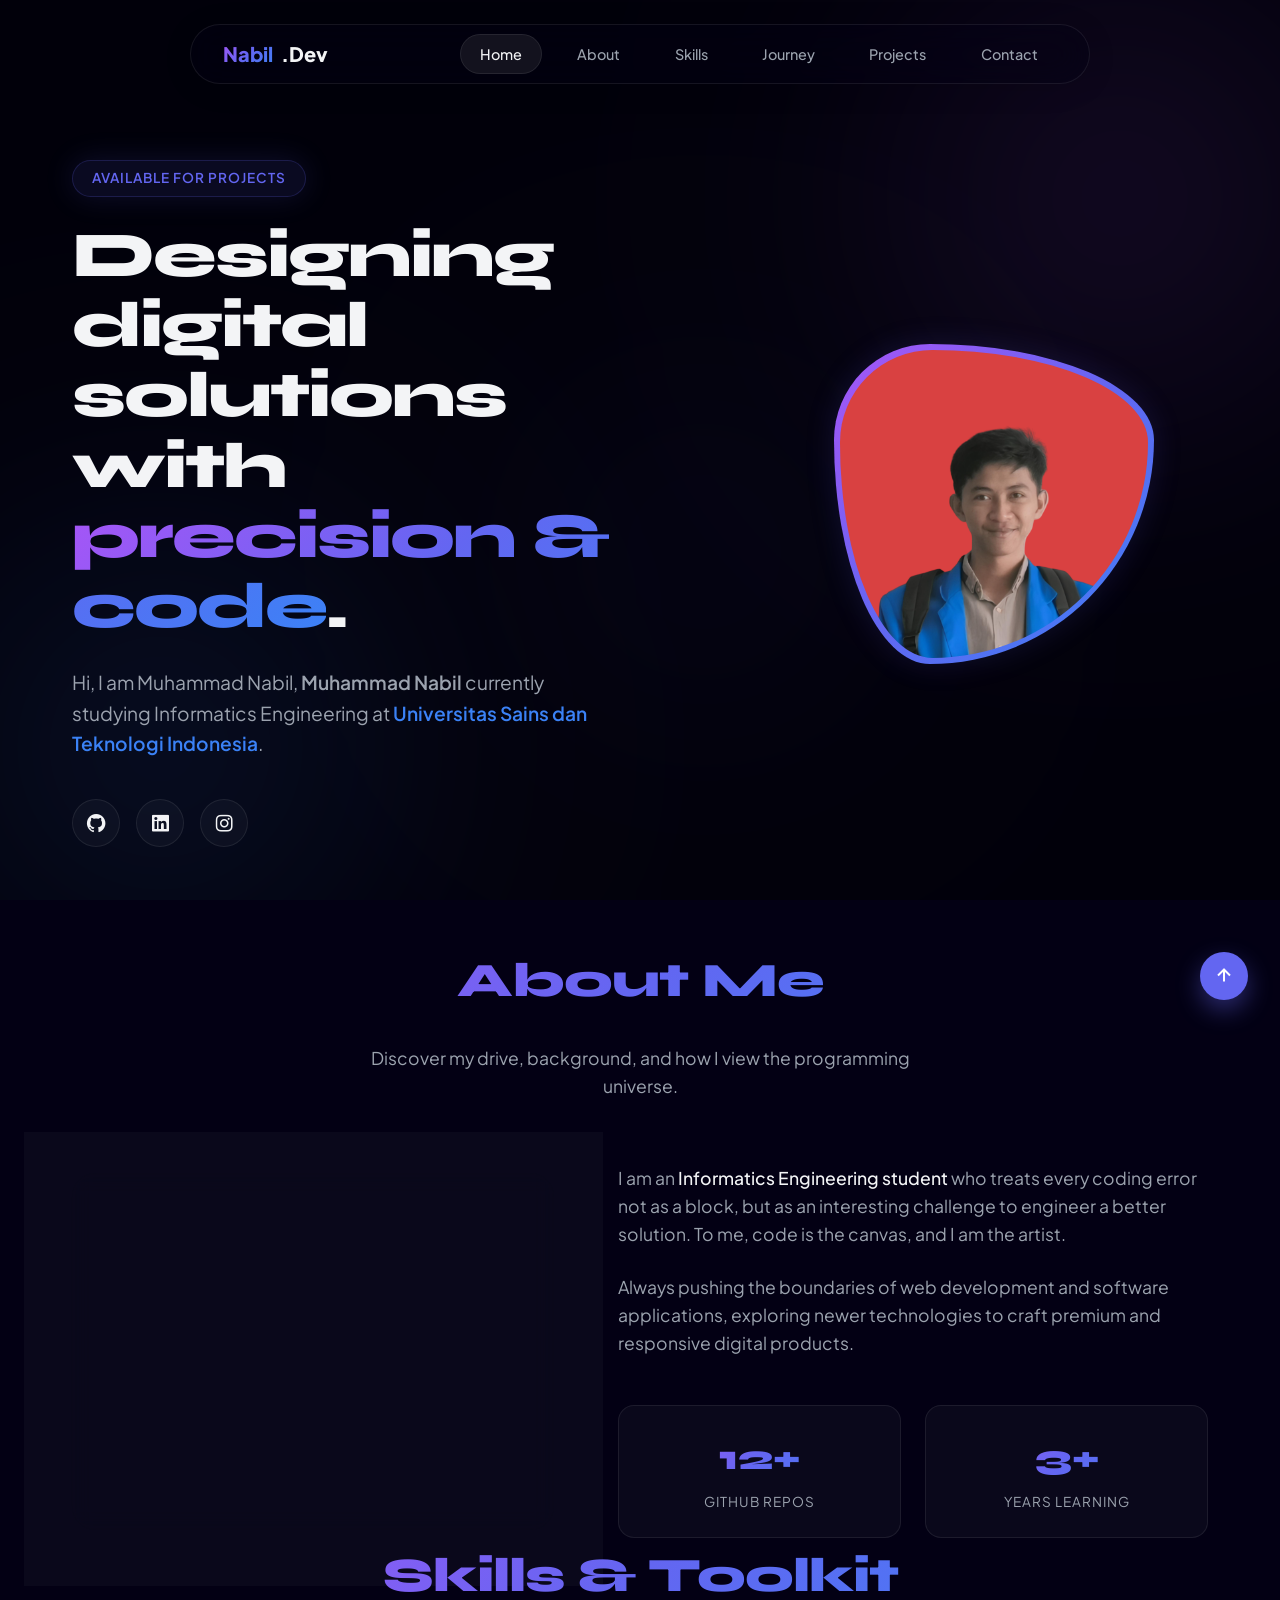
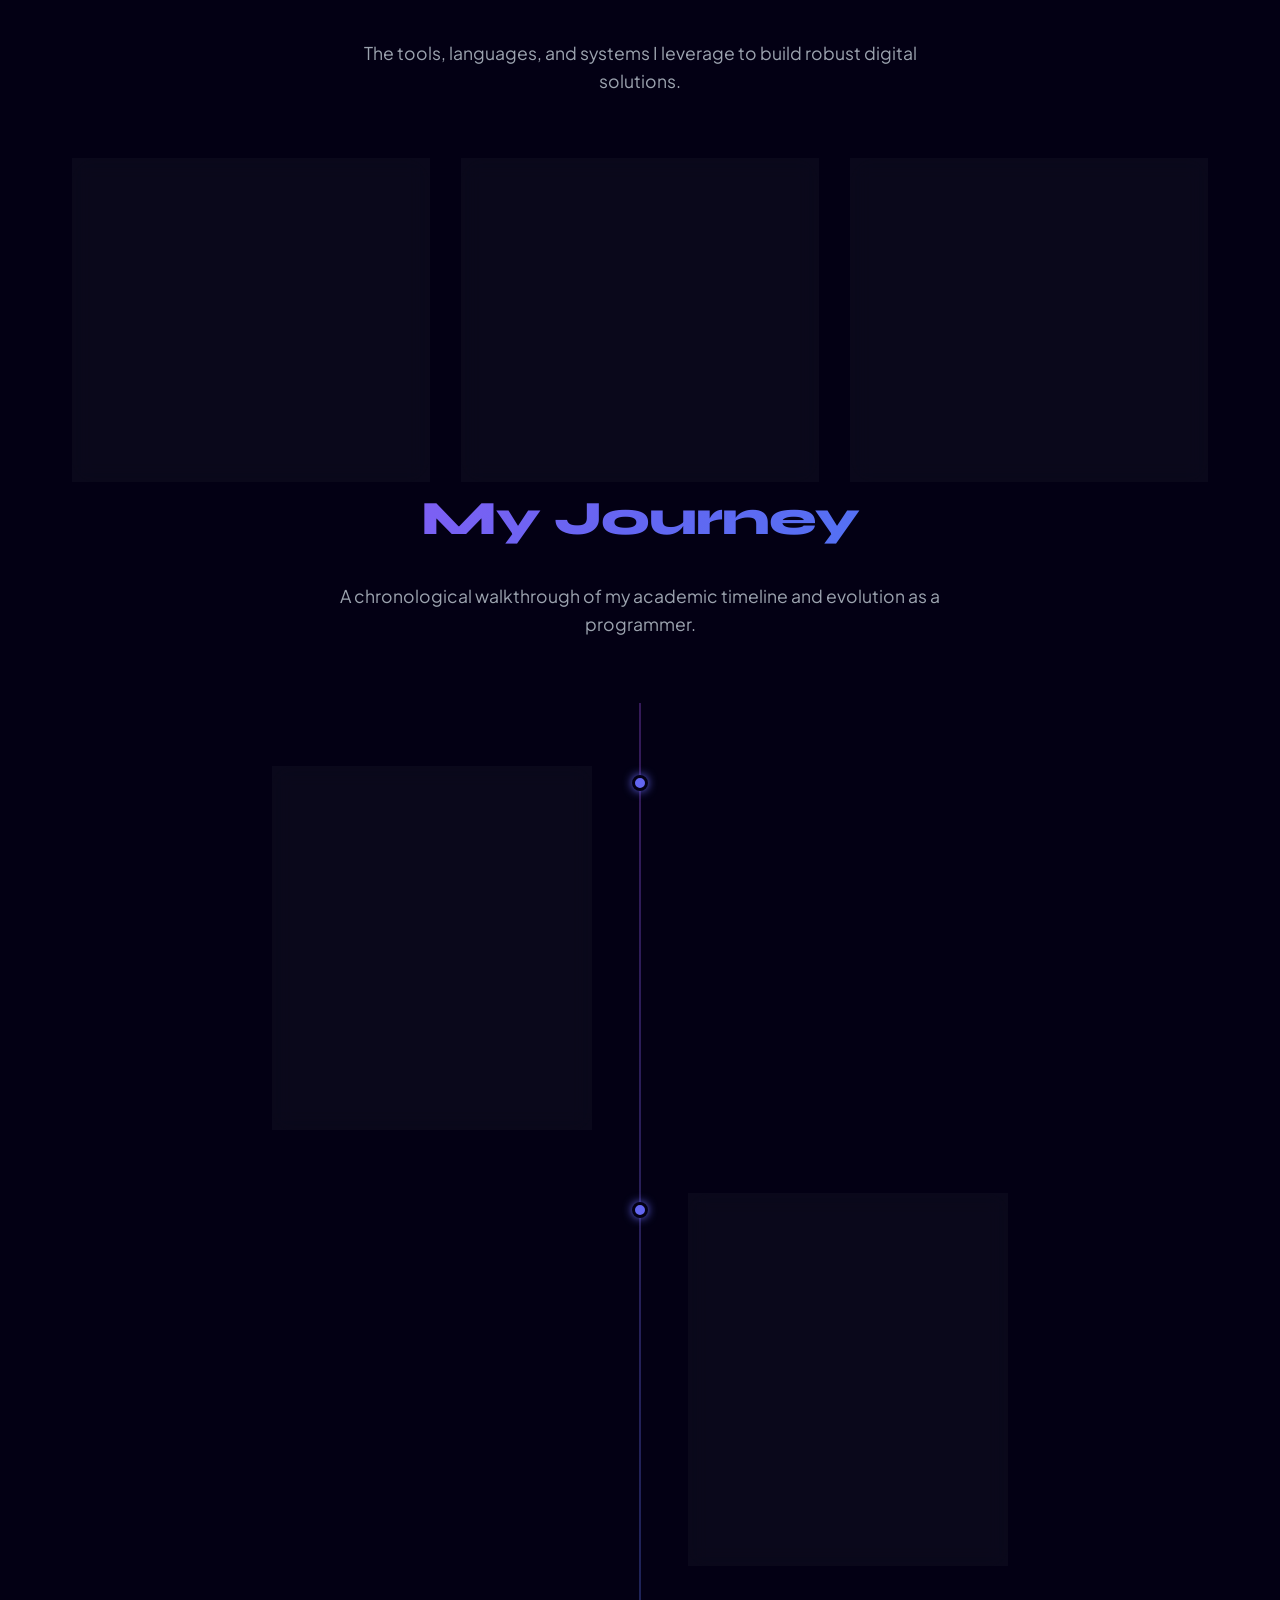
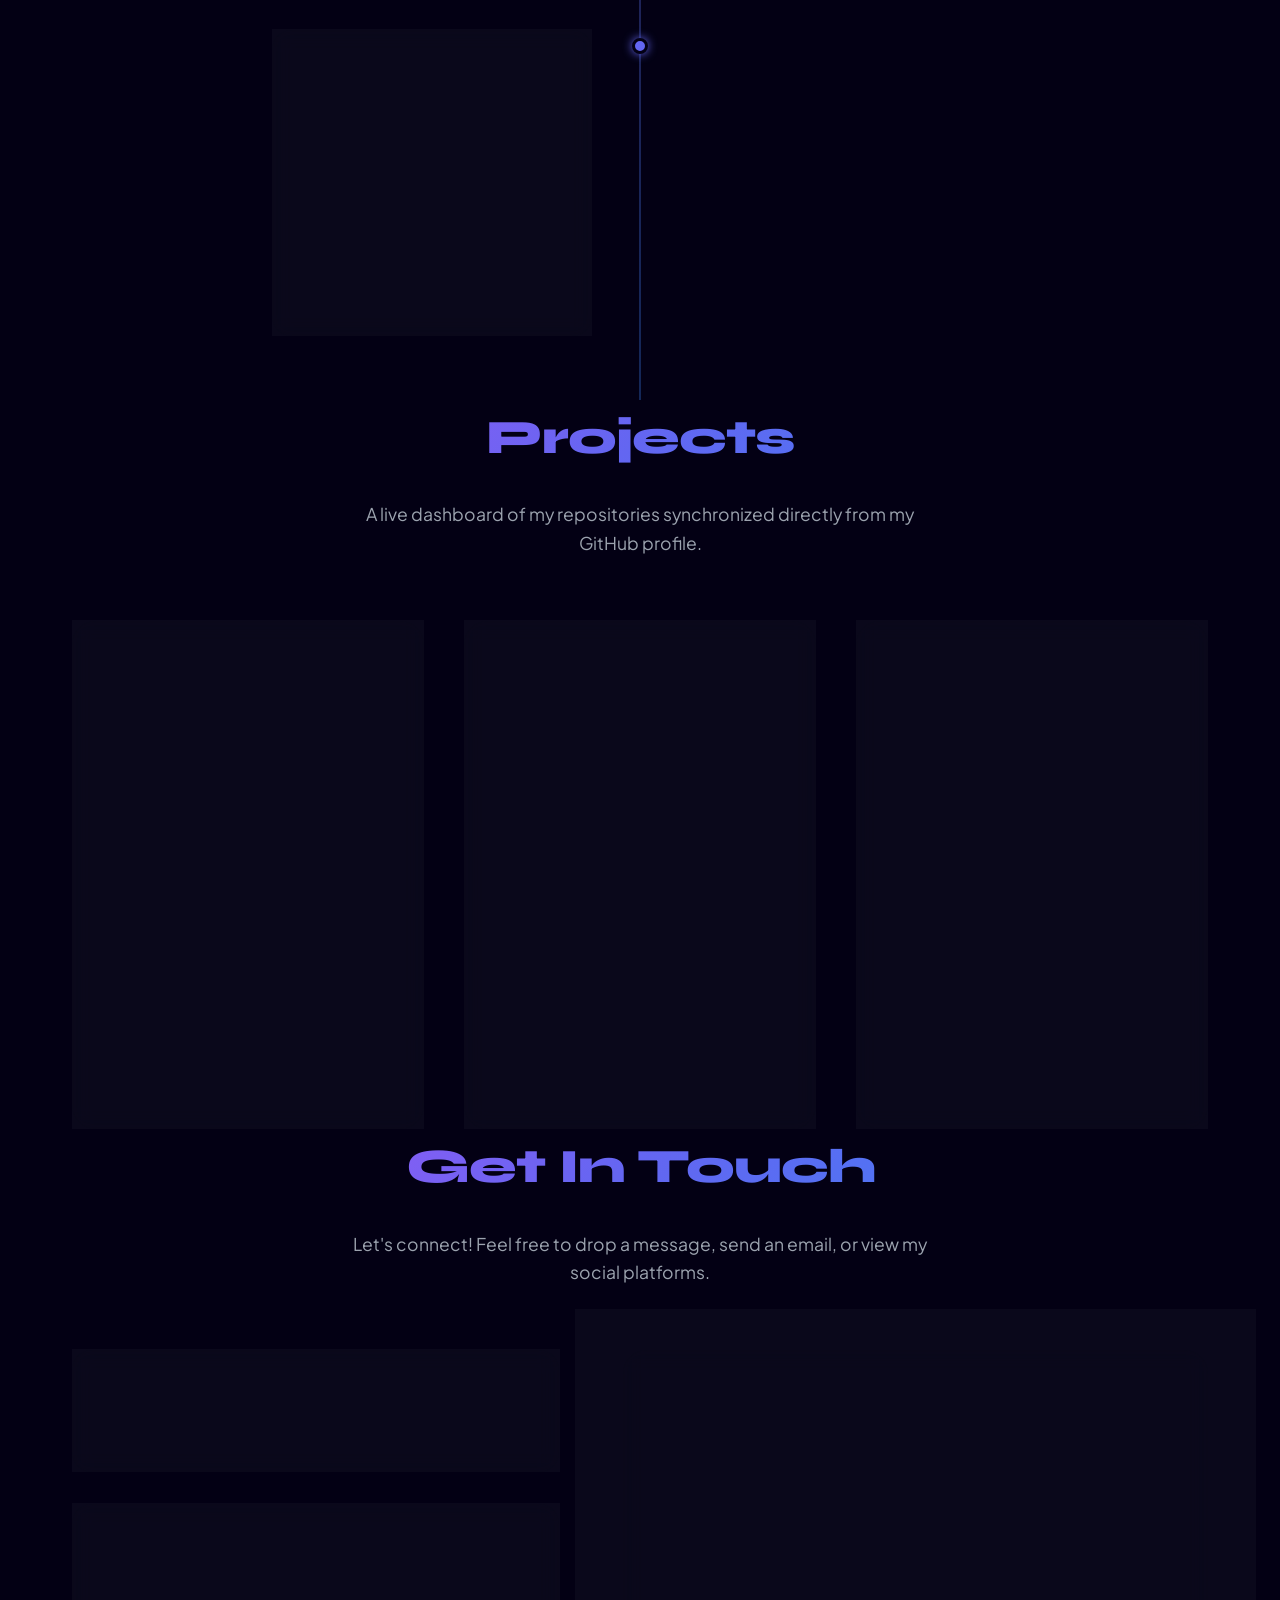
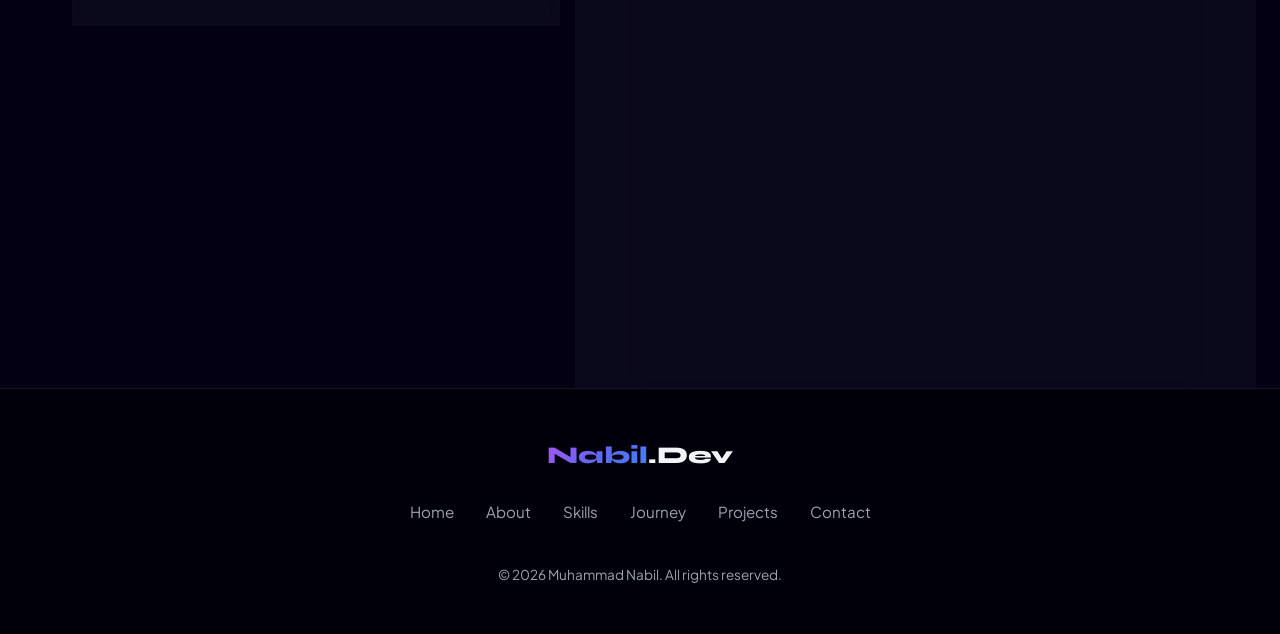
==== index.html @ 4da33c52 "update" ====
<!DOCTYPE html>
<html lang="en">

<head>
    <meta charset="UTF-8">
    <meta http-equiv="X-UA-Compatible" content="IE=edge">
    <meta name="viewport" content="width=device-width, initial-scale=1.0">
    <title>Muhammad Nabil | Portofolio</title>
    <link rel="shortcut icon" href="./pages/img/photome2.png" />
    <link rel="stylesheet" href="index.css">
    <link href="https://unpkg.com/boxicons@2.1.4/css/boxicons.min.css" rel="stylesheet">
</head>

<body>
    <!-- Background Auroras -->
    <div class="aurora-container">
        <div class="aurora aurora-1"></div>
        <div class="aurora aurora-2"></div>
        <div class="aurora aurora-3"></div>
    </div>

    <!-- Scroll Top Button -->
    <div class="scroll-top" id="scroll-top-btn">
        <i class="bx bx-up-arrow-alt"></i>
    </div>

    <!-- Floating Navigation Header -->
    <header id="header">
        <div class="nav container">
            <a href="#" class="logo"><span>Nabil</span>.Dev</a>
            <ul class="navbar">
                <li><a href="#home" class="nav-link active">Home</a></li>
                <li><a href="#about" class="nav-link">About</a></li>
                <li><a href="#skills" class="nav-link">Skills</a></li>
                <li><a href="#timeline" class="nav-link">Journey</a></li>
                <li><a href="#portofolio" class="nav-link">Projects</a></li>
                <li><a href="#contact" class="nav-link">Contact</a></li>
            </ul>
            <div class="menu-icon" id="menu-toggle">
                <span></span>
                <span></span>
                <span></span>
            </div>
        </div>
    </header>

    <!-- Hero Section -->
    <section class="hero container" id="home">
        <div class="hero-wrapper">
            <div class="hero-text fade-up-element">
                <span class="hero-tag">Available for Projects</span>
                <h1>Designing digital solutions with <span>precision & code</span>.</h1>
                <p>Hi, I am Muhammad Nabil, <span class="efek-ngetik" style="font-weight:600;"></span> currently studying Informatics Engineering at <span class="color-uni">Universitas Sains dan Teknologi Indonesia</span>.</p>
                <div class="social-links">
                    <a href="https://github.com/Nabil17-alt" target="_blank" rel="noopener" class="social-btn" aria-label="GitHub"><i class="bx bxl-github"></i></a>
                    <a href="https://www.linkedin.com/in/muhammad-nabil-377629272/" target="_blank" rel="noopener" class="social-btn" aria-label="LinkedIn"><i class="bx bxl-linkedin-square"></i></a>
                    <a href="https://www.instagram.com/muhammadnabil_17/" target="_blank" rel="noopener" class="social-btn" aria-label="Instagram"><i class="bx bxl-instagram"></i></a>
                </div>
            </div>
            <div class="hero-img-container fade-up-element" style="transition-delay: 0.2s;">
                <div class="hero-img-wrapper">
                    <div class="hero-img-inner">
                        <img src="./pages/img/photome.png" alt="Muhammad Nabil Profile Picture">
                    </div>
                </div>
            </div>
        </div>
    </section>

    <!-- About Section -->
    <section class="about container fade-up-element" id="about">
        <h2 class="section-title">About Me</h2>
        <p class="section-subtitle">Discover my drive, background, and how I view the programming universe.</p>
        <div class="about-wrapper">
            <div class="about-visual">
                <h3>Creative Mind</h3>
                <p>Translating logical structures into functional software aesthetics.</p>
                <a href="./pages/cv_nabil.pdf" class="cv-btn" download>
                    Download CV <i class="bx bxs-download"></i>
                </a>
            </div>
            <div class="about-details">
                <p>I am an <span>Informatics Engineering student</span> who treats every coding error not as a block, but as an interesting challenge to engineer a better solution. To me, code is the canvas, and I am the artist.</p>
                <p>Always pushing the boundaries of web development and software applications, exploring newer technologies to craft premium and responsive digital products.</p>
                <div class="stats-grid">
                    <div class="stat-item">
                        <div class="stat-number">12+</div>
                        <div class="stat-label">GitHub Repos</div>
                    </div>
                    <div class="stat-item">
                        <div class="stat-number">3+</div>
                        <div class="stat-label">Years Learning</div>
                    </div>
                </div>
            </div>
        </div>
    </section>

    <!-- Skills Section -->
    <section class="skills container fade-up-element" id="skills">
        <h2 class="section-title">Skills & Toolkit</h2>
        <p class="section-subtitle">The tools, languages, and systems I leverage to build robust digital solutions.</p>
        <div class="skills-grid">
            <div class="skills-category">
                <h3><i class="bx bx-code-alt"></i> Frontend Development</h3>
                <div class="skills-list">
                    <span class="skill-tag"><i class="bx bxl-html5" style="color:#e34c26"></i> HTML5</span>
                    <span class="skill-tag"><i class="bx bxl-css3" style="color:#264de4"></i> CSS3</span>
                    <span class="skill-tag"><i class="bx bxl-javascript" style="color:#f7df1e"></i> JavaScript</span>
                    <span class="skill-tag"><i class="bx bxl-react" style="color:#61dafb"></i> React.js</span>
                    <span class="skill-tag"><i class="bx bxl-tailwind-css" style="color:#38bdf8"></i> TailwindCSS</span>
                </div>
            </div>
            <div class="skills-category">
                <h3><i class="bx bx-server"></i> Backend & Database</h3>
                <div class="skills-list">
                    <span class="skill-tag"><i class="bx bxl-python" style="color:#3776ab"></i> Python</span>
                    <span class="skill-tag"><i class="bx bxl-nodejs" style="color:#339933"></i> Node.js</span>
                    <span class="skill-tag"><i class="bx bx-data" style="color:#00758f"></i> MySQL</span>
                </div>
            </div>
            <div class="skills-category">
                <h3><i class="bx bx-wrench"></i> Workflow & Tools</h3>
                <div class="skills-list">
                    <span class="skill-tag"><i class="bx bxl-git" style="color:#f05032"></i> Git</span>
                    <span class="skill-tag"><i class="bx bxl-github" style="color:#fff"></i> GitHub</span>
                    <span class="skill-tag"><i class="bx bx-code-block" style="color:#007acc"></i> VS Code</span>
                </div>
            </div>
        </div>
    </section>

    <!-- Journey Section -->
    <section class="timeline-section container fade-up-element" id="timeline">
        <h2 class="section-title">My Journey</h2>
        <p class="section-subtitle">A chronological walkthrough of my academic timeline and evolution as a programmer.</p>
        <div class="timeline">
            <div class="timeline-item">
                <div class="timeline-dot"></div>
                <div class="timeline-content">
                    <span class="timeline-date">2024 - Present</span>
                    <h3>Informatics Engineering</h3>
                    <h4>Universitas Sains dan Teknologi Indonesia</h4>
                    <p>Enrolled to dive deep into theoretical computer science, database management systems, data structures, and advanced web engineering practices.</p>
                </div>
            </div>
            <div class="timeline-item">
                <div class="timeline-dot"></div>
                <div class="timeline-content">
                    <span class="timeline-date">2024</span>
                    <h3>Open Source & Project Building</h3>
                    <h4>GitHub Repositories</h4>
                    <p>Began publishing projects and building active repositories. Refined knowledge of version control, code modularity, API integrations, and developer workflows.</p>
                </div>
            </div>
            <div class="timeline-item">
                <div class="timeline-dot"></div>
                <div class="timeline-content">
                    <span class="timeline-date">2023</span>
                    <h3>Exploring Code</h3>
                    <h4>Self-Taught Learning</h4>
                    <p>Initiated the journey in software engineering. Practiced logic building with Python, structural styling with HTML/CSS, and interactivity using JavaScript.</p>
                </div>
            </div>
        </div>
    </section>

    <!-- Projects Section -->
    <section class="portofolio container fade-up-element" id="portofolio">
        <h2 class="section-title">Projects</h2>
        <p class="section-subtitle">A live dashboard of my repositories synchronized directly from my GitHub profile.</p>
        <div class="portofolio-wrapper">
            <div class="portofolio-content" id="github-projects">
                <!-- Fallback Loading Indicator -->
                <div style="grid-column: 1/-1; text-align: center; padding: 3rem; color: var(--text-muted);">
                    <i class="bx bx-loader-alt bx-spin" style="font-size: 2.5rem; color: var(--primary); margin-bottom: 1rem;"></i>
                    <p>Synchronizing repositories from GitHub...</p>
                </div>
            </div>
        </div>
    </section>

    <!-- Contact Section -->
    <section class="contact container fade-up-element" id="contact">
        <h2 class="section-title">Get In Touch</h2>
        <p class="section-subtitle">Let's connect! Feel free to drop a message, send an email, or view my social platforms.</p>
        <div class="contact-wrapper">
            <div class="contact-info">
                <div class="contact-card">
                    <div class="contact-icon"><i class="bx bx-envelope"></i></div>
                    <div class="contact-details">
                        <h4>Email Me</h4>
                        <p><a href="mailto:realmuhammadnabil@gmail.com">realmuhammadnabil@gmail.com</a></p>
                    </div>
                </div>
                <div class="contact-card">
                    <div class="contact-icon"><i class="bx bx-map"></i></div>
                    <div class="contact-details">
                        <h4>Location</h4>
                        <p>Indonesia</p>
                    </div>
                </div>
            </div>
            <div class="contact-form-container">
                <form class="contact-form" id="contact-form">
                    <div class="form-group">
                        <input type="text" name="name" placeholder="Your Name" required>
                    </div>
                    <div class="form-group">
                        <input type="email" name="email" placeholder="Email Address" required>
                    </div>
                    <div class="form-group">
                        <textarea name="message" placeholder="Message Details..." required></textarea>
                    </div>
                    <button type="submit" class="send-btn">
                        Send Message <i class="bx bx-paper-plane"></i>
                    </button>
                </form>

                <!-- Local Contact Log Console -->
                <div class="contact-log-section">
                    <div class="contact-log-header" id="contact-log-toggle">
                        <h3><i class="bx bx-terminal"></i> Database & Logs</h3>
                        <i class="bx bx-chevron-down"></i>
                    </div>
                    <div class="contact-log-content" id="contact-log-box">
                        <div id="contact-log-list">
                            <!-- Populated dynamically -->
                        </div>
                    </div>
                </div>
            </div>
        </div>
    </section>

    <!-- Footer Section -->
    <footer>
        <div class="container footer-content">
            <div class="footer-logo"><span>Nabil</span>.Dev</div>
            <div class="footer-links">
                <a href="#home">Home</a>
                <a href="#about">About</a>
                <a href="#skills">Skills</a>
                <a href="#timeline">Journey</a>
                <a href="#portofolio">Projects</a>
                <a href="#contact">Contact</a>
            </div>
            <p class="copyright">&copy; <span id="current-year"></span> Muhammad Nabil. All rights reserved.</p>
        </div>
    </footer>

    <!-- App Logic Script -->
    <script src="index.js"></script>
</body>

</html>
---- index.css ----
@import url('https://fonts.googleapis.com/css2?family=Plus+Jakarta+Sans:wght@300;400;500;600;700&family=Syne:wght@700;800&display=swap');

:root {
    --bg-dark: #030014;
    --bg-darker: #01000a;
    --primary-grad: linear-gradient(135deg, #a855f7 0%, #6366f1 50%, #3b82f6 100%);
    --primary: #6366f1;
    --accent-purple: #a855f7;
    --accent-blue: #3b82f6;
    --text-main: #f3f4f6;
    --text-muted: #9ca3af;
    --glass-bg: rgba(255, 255, 255, 0.03);
    --glass-border: rgba(255, 255, 255, 0.08);
    --glass-hover: rgba(255, 255, 255, 0.07);
    --card-shadow: 0 8px 32px 0 rgba(0, 0, 0, 0.37);
    --glow-shadow: 0 0 30px rgba(99, 102, 241, 0.15);
}

* {
    margin: 0;
    padding: 0;
    box-sizing: border-box;
    scroll-behavior: smooth;
}

body {
    background-color: var(--bg-dark);
    color: var(--text-main);
    font-family: 'Plus Jakarta Sans', sans-serif;
    overflow-x: hidden;
    line-height: 1.6;
}

/* Background Aurora Lights */
.aurora-container {
    position: fixed;
    top: 0;
    left: 0;
    width: 100%;
    height: 100%;
    z-index: -2;
    overflow: hidden;
    pointer-events: none;
    background-color: var(--bg-darker);
}

.aurora {
    position: absolute;
    width: 45vw;
    height: 45vw;
    border-radius: 50%;
    filter: blur(120px);
    opacity: 0.15;
    mix-blend-mode: screen;
    animation: float 20s infinite alternate ease-in-out;
}

.aurora-1 {
    top: -10%;
    right: -10%;
    background: radial-gradient(circle, var(--accent-purple) 0%, transparent 80%);
}

.aurora-2 {
    bottom: -15%;
    left: -10%;
    background: radial-gradient(circle, var(--accent-blue) 0%, transparent 80%);
    animation-delay: -5s;
}

.aurora-3 {
    top: 40%;
    left: 40%;
    width: 30vw;
    height: 30vw;
    background: radial-gradient(circle, var(--primary) 0%, transparent 80%);
    opacity: 0.08;
    animation-duration: 25s;
}

@keyframes float {
    0% {
        transform: translate(0, 0) scale(1) rotate(0deg);
    }
    100% {
        transform: translate(10%, 15%) scale(1.2) rotate(45deg);
    }
}

/* Custom Scrollbar */
::-webkit-scrollbar {
    width: 8px;
}

::-webkit-scrollbar-track {
    background: var(--bg-darker);
}

::-webkit-scrollbar-thumb {
    background: rgba(255, 255, 255, 0.1);
    border-radius: 10px;
    border: 2px solid var(--bg-darker);
}

::-webkit-scrollbar-thumb:hover {
    background: var(--primary);
}

/* Base Styles */
.container {
    max-width: 1200px;
    margin: 0 auto;
    padding: 0 2rem;
    width: 100%;
}

a {
    color: inherit;
    text-decoration: none;
}

li {
    list-style: none;
}

section {
    padding: 8rem 0 4rem;
    position: relative;
}

/* Typography & Titles */
h1, h2, h3 {
    font-family: 'Syne', sans-serif;
    font-weight: 800;
}

.section-title {
    font-size: 3rem;
    text-align: center;
    margin-bottom: 1.5rem;
    background: var(--primary-grad);
    -webkit-background-clip: text;
    -webkit-text-fill-color: transparent;
    position: relative;
    letter-spacing: -1px;
}

.section-subtitle {
    text-align: center;
    color: var(--text-muted);
    font-size: 1.1rem;
    margin-bottom: 4rem;
    max-width: 600px;
    margin-left: auto;
    margin-right: auto;
}

/* Glassmorphic Navigation */
header {
    position: fixed;
    top: 1.5rem;
    left: 0;
    width: 100%;
    z-index: 1000;
    transition: all 0.3s ease;
}

.nav {
    display: flex;
    justify-content: space-between;
    align-items: center;
    background: rgba(3, 0, 20, 0.4);
    backdrop-filter: blur(20px);
    -webkit-backdrop-filter: blur(20px);
    border: 1px solid var(--glass-border);
    padding: 0.8rem 2rem;
    border-radius: 100px;
    max-width: 900px;
    margin: 0 auto;
    transition: all 0.3s ease;
    box-shadow: 0 4px 30px rgba(0, 0, 0, 0.1);
}

.nav.sticky {
    background: rgba(3, 0, 20, 0.7);
    border-color: rgba(255, 255, 255, 0.15);
    box-shadow: 0 10px 40px rgba(0, 0, 0, 0.5);
    transform: translateY(-5px);
}

.logo {
    font-size: 1.25rem;
    font-weight: 800;
    color: var(--text-main);
    display: flex;
    align-items: center;
    gap: 0.5rem;
    transition: all 0.3s;
}

.logo span {
    background: var(--primary-grad);
    -webkit-background-clip: text;
    -webkit-text-fill-color: transparent;
}

.logo:hover {
    letter-spacing: 0.5px;
}

.navbar {
    display: flex;
    align-items: center;
    gap: 1rem;
}

.nav-link {
    font-size: 0.9rem;
    font-weight: 500;
    padding: 0.6rem 1.2rem;
    border-radius: 100px;
    transition: all 0.3s ease;
    color: var(--text-muted);
}

.nav-link:hover, .nav-link.active {
    color: var(--text-main);
    background: var(--glass-hover);
    border: 1px solid var(--glass-border);
}

.menu-icon {
    display: none;
    flex-direction: column;
    gap: 6px;
    cursor: pointer;
}

.menu-icon span {
    width: 25px;
    height: 2px;
    background: var(--text-main);
    border-radius: 2px;
    transition: all 0.3s ease;
}

/* Hero Section */
.hero {
    min-height: 100vh;
    display: flex;
    align-items: center;
    justify-content: center;
    position: relative;
    padding-top: 10rem;
    padding-bottom: 6rem;
}

.hero-wrapper {
    display: grid;
    grid-template-columns: 1.2fr 0.8fr;
    gap: 4rem;
    align-items: center;
}

.hero-text {
    display: flex;
    flex-direction: column;
    gap: 1.5rem;
}

.hero-tag {
    align-self: flex-start;
    background: rgba(99, 102, 241, 0.1);
    color: var(--primary);
    border: 1px solid rgba(99, 102, 241, 0.2);
    padding: 0.4rem 1.2rem;
    border-radius: 100px;
    font-size: 0.85rem;
    font-weight: 600;
    letter-spacing: 1px;
    text-transform: uppercase;
    box-shadow: var(--glow-shadow);
}

.hero-text h1 {
    font-size: 4rem;
    line-height: 1.1;
    letter-spacing: -2px;
}

.hero-text h1 span {
    background: var(--primary-grad);
    -webkit-background-clip: text;
    -webkit-text-fill-color: transparent;
}

.hero-text p {
    font-size: 1.2rem;
    color: var(--text-muted);
    max-width: 550px;
}

.hero-text .color-uni {
    color: var(--accent-blue);
    font-weight: 600;
}

.social-links {
    display: flex;
    gap: 1rem;
    margin-top: 1rem;
}

.social-btn {
    width: 48px;
    height: 48px;
    border-radius: 50%;
    background: var(--glass-bg);
    border: 1px solid var(--glass-border);
    display: flex;
    align-items: center;
    justify-content: center;
    font-size: 1.4rem;
    transition: all 0.3s cubic-bezier(0.175, 0.885, 0.32, 1.275);
}

.social-btn:hover {
    transform: translateY(-5px);
    background: var(--primary);
    color: white;
    border-color: var(--primary);
    box-shadow: 0 10px 20px rgba(99, 102, 241, 0.3);
}

.hero-img-container {
    display: flex;
    justify-content: center;
    align-items: center;
    position: relative;
}

.hero-img-wrapper {
    position: relative;
    width: 320px;
    height: 320px;
    border-radius: 30% 70% 70% 30% / 30% 30% 70% 70%;
    background: var(--primary-grad);
    animation: morphing 8s infinite ease-in-out alternate;
    box-shadow: var(--glow-shadow);
    display: flex;
    align-items: center;
    justify-content: center;
    padding: 6px;
    transition: all 0.5s;
}

.hero-img-wrapper:hover {
    transform: scale(1.03) rotate(2deg);
}

.hero-img-inner {
    width: 100%;
    height: 100%;
    border-radius: inherit;
    background: var(--bg-dark);
    overflow: hidden;
    display: flex;
    align-items: center;
    justify-content: center;
}

.hero-img-inner img {
    width: 100%;
    height: 100%;
    object-fit: cover;
}

@keyframes morphing {
    0% {
        border-radius: 30% 70% 70% 30% / 30% 30% 70% 70%;
    }
    50% {
        border-radius: 70% 30% 50% 50% / 50% 70% 30% 50%;
    }
    100% {
        border-radius: 30% 70% 70% 30% / 30% 30% 70% 70%;
    }
}

/* About Section */
.about-wrapper {
    display: grid;
    grid-template-columns: 0.9fr 1.1fr;
    gap: 4rem;
    align-items: center;
}

.about-visual {
    background: var(--glass-bg);
    border: 1px solid var(--glass-border);
    border-radius: 24px;
    padding: 3rem;
    text-align: center;
    position: relative;
    box-shadow: var(--card-shadow);
    backdrop-filter: blur(10px);
}

.about-visual::after {
    content: '';
    position: absolute;
    top: -5px;
    left: -5px;
    right: -5px;
    bottom: -5px;
    border-radius: 29px;
    background: var(--primary-grad);
    z-index: -1;
    opacity: 0.2;
}

.about-visual h3 {
    font-size: 2.2rem;
    margin-bottom: 0.5rem;
}

.about-visual p {
    color: var(--text-muted);
    font-size: 0.95rem;
    margin-bottom: 2rem;
}

.cv-btn {
    display: inline-flex;
    align-items: center;
    gap: 0.8rem;
    background: var(--primary-grad);
    color: white;
    padding: 1rem 2rem;
    border-radius: 100px;
    font-weight: 600;
    transition: all 0.3s ease;
    box-shadow: 0 10px 20px rgba(99, 102, 241, 0.2);
}

.cv-btn:hover {
    transform: translateY(-3px);
    box-shadow: 0 15px 25px rgba(99, 102, 241, 0.4);
    letter-spacing: 0.5px;
}

.about-details {
    display: flex;
    flex-direction: column;
    gap: 1.5rem;
}

.about-details p {
    font-size: 1.1rem;
    color: var(--text-muted);
}

.about-details p span {
    color: var(--text-main);
    font-weight: 500;
}

.stats-grid {
    display: grid;
    grid-template-columns: repeat(2, 1fr);
    gap: 1.5rem;
    margin-top: 1.5rem;
}

.stat-item {
    background: var(--glass-bg);
    border: 1px solid var(--glass-border);
    padding: 1.5rem;
    border-radius: 16px;
    text-align: center;
    transition: all 0.3s;
}

.stat-item:hover {
    transform: translateY(-5px);
    background: var(--glass-hover);
    border-color: rgba(255, 255, 255, 0.15);
}

.stat-number {
    font-size: 2.2rem;
    font-weight: 800;
    background: var(--primary-grad);
    -webkit-background-clip: text;
    -webkit-text-fill-color: transparent;
    font-family: 'Syne', sans-serif;
    margin-bottom: 0.3rem;
}

.stat-label {
    font-size: 0.85rem;
    text-transform: uppercase;
    letter-spacing: 1px;
    color: var(--text-muted);
}

/* Skills Section */
.skills-grid {
    display: grid;
    grid-template-columns: repeat(auto-fit, minmax(280px, 1fr));
    gap: 2rem;
}

.skills-category {
    background: var(--glass-bg);
    border: 1px solid var(--glass-border);
    border-radius: 24px;
    padding: 2.5rem 2rem;
    transition: all 0.3s ease;
    backdrop-filter: blur(10px);
}

.skills-category:hover {
    transform: translateY(-8px);
    border-color: rgba(99, 102, 241, 0.3);
    box-shadow: var(--glow-shadow);
}

.skills-category h3 {
    font-size: 1.4rem;
    margin-bottom: 1.5rem;
    display: flex;
    align-items: center;
    gap: 0.8rem;
    color: var(--text-main);
}

.skills-category h3 i {
    color: var(--primary);
    font-size: 1.6rem;
}

.skills-list {
    display: flex;
    flex-wrap: wrap;
    gap: 0.8rem;
}

.skill-tag {
    background: rgba(255, 255, 255, 0.04);
    border: 1px solid var(--glass-border);
    color: var(--text-muted);
    padding: 0.5rem 1rem;
    border-radius: 100px;
    font-size: 0.85rem;
    font-weight: 500;
    display: flex;
    align-items: center;
    gap: 0.5rem;
    transition: all 0.3s;
}

.skill-tag i {
    font-size: 1rem;
}

.skill-tag:hover {
    background: var(--glass-hover);
    color: var(--text-main);
    border-color: var(--primary);
    transform: scale(1.05);
}

/* Timeline & Education Section */
.timeline-section {
    position: relative;
}

.timeline {
    position: relative;
    max-width: 800px;
    margin: 0 auto;
    padding: 2rem 0;
}

.timeline::before {
    content: '';
    position: absolute;
    width: 2px;
    background: linear-gradient(to bottom, var(--accent-purple), var(--accent-blue));
    top: 0;
    bottom: 0;
    left: 50%;
    transform: translateX(-50%);
    opacity: 0.3;
}

.timeline-item {
    position: relative;
    width: 50%;
    padding: 2rem;
    box-sizing: border-box;
}

.timeline-item:nth-child(odd) {
    left: 0;
    text-align: right;
    padding-right: 3rem;
}

.timeline-item:nth-child(even) {
    left: 50%;
    padding-left: 3rem;
}

.timeline-dot {
    position: absolute;
    width: 16px;
    height: 16px;
    border-radius: 50%;
    background: var(--primary);
    top: 2.5rem;
    z-index: 10;
    box-shadow: 0 0 10px var(--primary);
    border: 3px solid var(--bg-dark);
}

.timeline-item:nth-child(odd) .timeline-dot {
    right: -8px;
}

.timeline-item:nth-child(even) .timeline-dot {
    left: -8px;
}

.timeline-content {
    background: var(--glass-bg);
    border: 1px solid var(--glass-border);
    border-radius: 20px;
    padding: 2rem;
    position: relative;
    transition: all 0.3s;
    backdrop-filter: blur(10px);
}

.timeline-content:hover {
    transform: translateY(-5px);
    border-color: rgba(99, 102, 241, 0.4);
    box-shadow: var(--glow-shadow);
}

.timeline-date {
    display: inline-block;
    background: rgba(99, 102, 241, 0.1);
    color: var(--primary);
    padding: 0.3rem 0.8rem;
    border-radius: 100px;
    font-size: 0.8rem;
    font-weight: 600;
    margin-bottom: 0.8rem;
}

.timeline-content h3 {
    font-size: 1.3rem;
    margin-bottom: 0.5rem;
}

.timeline-content h4 {
    font-size: 0.95rem;
    color: var(--accent-blue);
    margin-bottom: 1rem;
    font-weight: 600;
}

.timeline-content p {
    color: var(--text-muted);
    font-size: 0.9rem;
}

/* Projects Section (GitHub Integration) */
.portofolio-wrapper {
    margin-top: 2rem;
}

.portofolio-content {
    display: grid;
    grid-template-columns: repeat(auto-fill, minmax(340px, 1fr));
    gap: 2.5rem;
}

.portofolio-box {
    background: var(--glass-bg);
    border: 1px solid var(--glass-border);
    border-radius: 24px;
    overflow: hidden;
    position: relative;
    transition: all 0.4s cubic-bezier(0.175, 0.885, 0.32, 1.275);
    display: flex;
    flex-direction: column;
    height: 100%;
    min-height: 380px;
    backdrop-filter: blur(10px);
}

.portofolio-box:hover {
    transform: translateY(-10px);
    border-color: rgba(99, 102, 241, 0.4);
    box-shadow: 0 20px 40px rgba(0, 0, 0, 0.5), var(--glow-shadow);
}

.portofolio-img-wrapper {
    position: relative;
    height: 180px;
    width: 100%;
    overflow: hidden;
    background: rgba(0,0,0,0.2);
}

.portofolio-img {
    width: 100%;
    height: 100%;
    object-fit: cover;
    transition: transform 0.6s cubic-bezier(0.175, 0.885, 0.32, 1.275);
}

.portofolio-box:hover .portofolio-img {
    transform: scale(1.1) rotate(1deg);
}

.portofolio-overlay {
    position: absolute;
    top: 0;
    left: 0;
    width: 100%;
    height: 100%;
    background: linear-gradient(to bottom, transparent, rgba(3, 0, 20, 0.85));
    display: flex;
    align-items: flex-end;
    padding: 1.5rem;
    opacity: 0;
    transition: all 0.3s;
}

.portofolio-box:hover .portofolio-overlay {
    opacity: 1;
}

.portofolio-info {
    padding: 2rem;
    display: flex;
    flex-direction: column;
    flex-grow: 1;
}

.portofolio-info h2 {
    font-size: 1.4rem;
    margin-bottom: 0.8rem;
    color: var(--text-main);
    text-transform: capitalize;
    font-family: 'Syne', sans-serif;
    letter-spacing: -0.5px;
}

.portofolio-info p {
    color: var(--text-muted);
    font-size: 0.9rem;
    line-height: 1.5;
    margin-bottom: 1.5rem;
    flex-grow: 1;
    display: -webkit-box;
    -webkit-line-clamp: 3;
    -webkit-box-orient: vertical;
    overflow: hidden;
}

.portofolio-meta {
    display: flex;
    align-items: center;
    justify-content: space-between;
    margin-top: auto;
    border-top: 1px solid var(--glass-border);
    padding-top: 1rem;
}

.portofolio-lang {
    display: flex;
    align-items: center;
    gap: 0.4rem;
    font-size: 0.8rem;
    color: var(--text-muted);
    font-weight: 500;
}

.lang-dot {
    width: 10px;
    height: 10px;
    border-radius: 50%;
    background-color: var(--primary);
}

.portofolio-link {
    display: inline-flex;
    align-items: center;
    justify-content: center;
    width: 36px;
    height: 36px;
    border-radius: 50%;
    background: rgba(99, 102, 241, 0.15);
    color: var(--primary);
    transition: all 0.3s;
}

.portofolio-link:hover {
    background: var(--primary);
    color: white;
    transform: scale(1.1);
}

/* Contact Section */
.contact-wrapper {
    display: grid;
    grid-template-columns: 1fr 1.2fr;
    gap: 4rem;
}

.contact-info {
    display: flex;
    flex-direction: column;
    gap: 2rem;
}

.contact-card {
    background: var(--glass-bg);
    border: 1px solid var(--glass-border);
    border-radius: 20px;
    padding: 2rem;
    display: flex;
    align-items: center;
    gap: 1.5rem;
    transition: all 0.3s;
    backdrop-filter: blur(10px);
}

.contact-card:hover {
    transform: translateX(8px);
    border-color: rgba(99, 102, 241, 0.3);
    box-shadow: var(--glow-shadow);
}

.contact-icon {
    width: 56px;
    height: 56px;
    border-radius: 16px;
    background: rgba(99, 102, 241, 0.15);
    color: var(--primary);
    display: flex;
    align-items: center;
    justify-content: center;
    font-size: 1.6rem;
}

.contact-details h4 {
    font-size: 0.9rem;
    color: var(--text-muted);
    text-transform: uppercase;
    letter-spacing: 1px;
    margin-bottom: 0.3rem;
}

.contact-details p {
    font-size: 1.1rem;
    font-weight: 600;
}

.contact-form-container {
    background: var(--glass-bg);
    border: 1px solid var(--glass-border);
    border-radius: 24px;
    padding: 3rem;
    backdrop-filter: blur(10px);
    box-shadow: var(--card-shadow);
}

.contact-form {
    display: flex;
    flex-direction: column;
    gap: 1.5rem;
}

.form-group {
    position: relative;
}

.contact-form input,
.contact-form textarea {
    width: 100%;
    padding: 1.2rem 1.5rem;
    border-radius: 14px;
    background: rgba(0, 0, 0, 0.2);
    border: 1px solid var(--glass-border);
    color: var(--text-main);
    font-family: inherit;
    font-size: 0.95rem;
    transition: all 0.3s;
}

.contact-form textarea {
    resize: none;
    height: 150px;
}

.contact-form input:focus,
.contact-form textarea:focus {
    outline: none;
    border-color: var(--primary);
    box-shadow: 0 0 15px rgba(99, 102, 241, 0.1);
    background: rgba(0, 0, 0, 0.3);
}

.send-btn {
    align-self: flex-start;
    display: inline-flex;
    align-items: center;
    gap: 0.8rem;
    background: var(--primary-grad);
    color: white;
    border: none;
    padding: 1rem 2.5rem;
    border-radius: 100px;
    font-size: 1rem;
    font-weight: 600;
    cursor: pointer;
    transition: all 0.3s ease;
    box-shadow: 0 8px 25px rgba(99, 102, 241, 0.2);
}

.send-btn:hover {
    transform: translateY(-3px);
    box-shadow: 0 15px 30px rgba(99, 102, 241, 0.4);
    letter-spacing: 0.5px;
}

.send-btn i {
    font-size: 1.1rem;
    transition: transform 0.3s;
}

.send-btn:hover i {
    transform: translate(3px, -3px);
}

/* Local contact log */
.contact-log-section {
    margin-top: 3rem;
    border-top: 1px solid var(--glass-border);
    padding-top: 2rem;
}

.contact-log-header {
    display: flex;
    justify-content: space-between;
    align-items: center;
    cursor: pointer;
    padding: 1rem;
    border-radius: 12px;
    background: rgba(255, 255, 255, 0.02);
    border: 1px solid var(--glass-border);
    transition: all 0.3s;
}

.contact-log-header:hover {
    background: rgba(255, 255, 255, 0.04);
}

.contact-log-header h3 {
    font-size: 1.1rem;
    color: var(--accent-blue);
    display: flex;
    align-items: center;
    gap: 0.6rem;
}

.contact-log-header i {
    font-size: 1.2rem;
    transition: transform 0.3s;
}

.contact-log-header.open i {
    transform: rotate(180deg);
}

.contact-log-content {
    display: none;
    margin-top: 1rem;
    max-height: 250px;
    overflow-y: auto;
    border-radius: 12px;
    padding: 1rem;
    background: rgba(0, 0, 0, 0.15);
    border: 1px solid var(--glass-border);
}

.contact-log-content.open {
    display: block;
}

.contact-log-item {
    border-bottom: 1px solid var(--glass-border);
    padding: 0.8rem 0;
}

.contact-log-item:last-child {
    border: none;
}

.contact-log-meta {
    display: flex;
    justify-content: space-between;
    font-size: 0.8rem;
    color: var(--text-muted);
    margin-bottom: 0.2rem;
}

.contact-log-name {
    font-weight: 600;
    color: var(--text-main);
}

.contact-log-message {
    font-size: 0.9rem;
    color: var(--text-muted);
}

/* Footer Section */
footer {
    background: var(--bg-darker);
    border-top: 1px solid var(--glass-border);
    padding: 3rem 0;
    text-align: center;
    position: relative;
    z-index: 10;
}

.footer-content {
    display: flex;
    flex-direction: column;
    align-items: center;
    gap: 1.5rem;
}

.footer-logo {
    font-family: 'Syne', sans-serif;
    font-weight: 800;
    font-size: 1.5rem;
}

.footer-logo span {
    background: var(--primary-grad);
    -webkit-background-clip: text;
    -webkit-text-fill-color: transparent;
}

.footer-links {
    display: flex;
    gap: 2rem;
}

.footer-links a {
    color: var(--text-muted);
    font-size: 0.95rem;
    transition: all 0.3s;
}

.footer-links a:hover {
    color: var(--primary);
}

.copyright {
    color: var(--text-muted);
    font-size: 0.85rem;
    margin-top: 1rem;
}

/* Scroll Top Button */
.scroll-top {
    position: fixed;
    bottom: -100px;
    right: 2rem;
    width: 48px;
    height: 48px;
    border-radius: 50%;
    background: var(--primary);
    color: white;
    display: flex;
    align-items: center;
    justify-content: center;
    font-size: 1.5rem;
    cursor: pointer;
    box-shadow: 0 10px 25px rgba(99, 102, 241, 0.4);
    z-index: 999;
    transition: all 0.4s cubic-bezier(0.175, 0.885, 0.32, 1.275);
}

.scroll-top.scroll-active {
    bottom: 2rem;
}

.scroll-top:hover {
    transform: translateY(-5px) scale(1.05);
    box-shadow: 0 15px 30px rgba(99, 102, 241, 0.6);
}

/* IntersectionObserver Scroll entry animations */
.fade-up-element {
    opacity: 0;
    transform: translateY(40px);
    transition: opacity 0.8s cubic-bezier(0.25, 0.46, 0.45, 0.94),
                transform 0.8s cubic-bezier(0.25, 0.46, 0.45, 0.94);
}

.fade-up-element.element-visible {
    opacity: 1;
    transform: translateY(0);
}

/* Responsive Design */
@media (max-width: 1024px) {
    .hero-wrapper {
        gap: 2rem;
    }
    .hero-text h1 {
        font-size: 3.5rem;
    }
}

@media (max-width: 900px) {
    header {
        top: 0;
    }
    .nav {
        border-radius: 0;
        max-width: 100%;
        border-left: none;
        border-right: none;
        border-top: none;
    }
    .hero-wrapper {
        grid-template-columns: 1fr;
        text-align: center;
        gap: 3rem;
    }
    .hero-text {
        align-items: center;
    }
    .hero-tag {
        align-self: center;
    }
    .hero-img-container {
        order: -1;
    }
    .about-wrapper {
        grid-template-columns: 1fr;
        gap: 3rem;
    }
    .timeline::before {
        left: 2rem;
    }
    .timeline-item {
        width: 100%;
        padding-left: 4rem;
        padding-right: 0 !important;
        text-align: left !important;
    }
    .timeline-item:nth-child(odd) .timeline-dot,
    .timeline-item:nth-child(even) .timeline-dot {
        left: calc(2rem - 8px);
        right: auto;
    }
    .contact-wrapper {
        grid-template-columns: 1fr;
        gap: 3rem;
    }
}

@media (max-width: 768px) {
    section {
        padding: 6rem 0 3rem;
    }
    .menu-icon {
        display: flex;
    }
    .navbar {
        position: absolute;
        top: 100%;
        left: 0;
        width: 100%;
        background: rgba(3, 0, 20, 0.95);
        backdrop-filter: blur(20px);
        -webkit-backdrop-filter: blur(20px);
        border-bottom: 1px solid var(--glass-border);
        flex-direction: column;
        padding: 2rem;
        gap: 1.5rem;
        transform: translateY(-150%);
        opacity: 0;
        transition: all 0.5s cubic-bezier(0.175, 0.885, 0.32, 1.275);
        pointer-events: none;
    }
    .navbar.open-menu {
        transform: translateY(0);
        opacity: 1;
        pointer-events: auto;
    }
    .nav-link {
        width: 100%;
        text-align: center;
        padding: 0.8rem;
    }
    .hero-text h1 {
        font-size: 2.8rem;
    }
    .section-title {
        font-size: 2.4rem;
    }
    .contact-form-container {
        padding: 2rem;
    }
}

@media (max-width: 480px) {
    .container {
        padding: 0 1.5rem;
    }
    .hero-text h1 {
        font-size: 2.2rem;
    }
    .hero-img-wrapper {
        width: 250px;
        height: 250px;
    }
    .about-visual {
        padding: 2rem 1rem;
    }
    .stats-grid {
        grid-template-columns: 1fr;
    }
    .footer-links {
        flex-direction: column;
        gap: 1rem;
        align-items: center;
    }
}
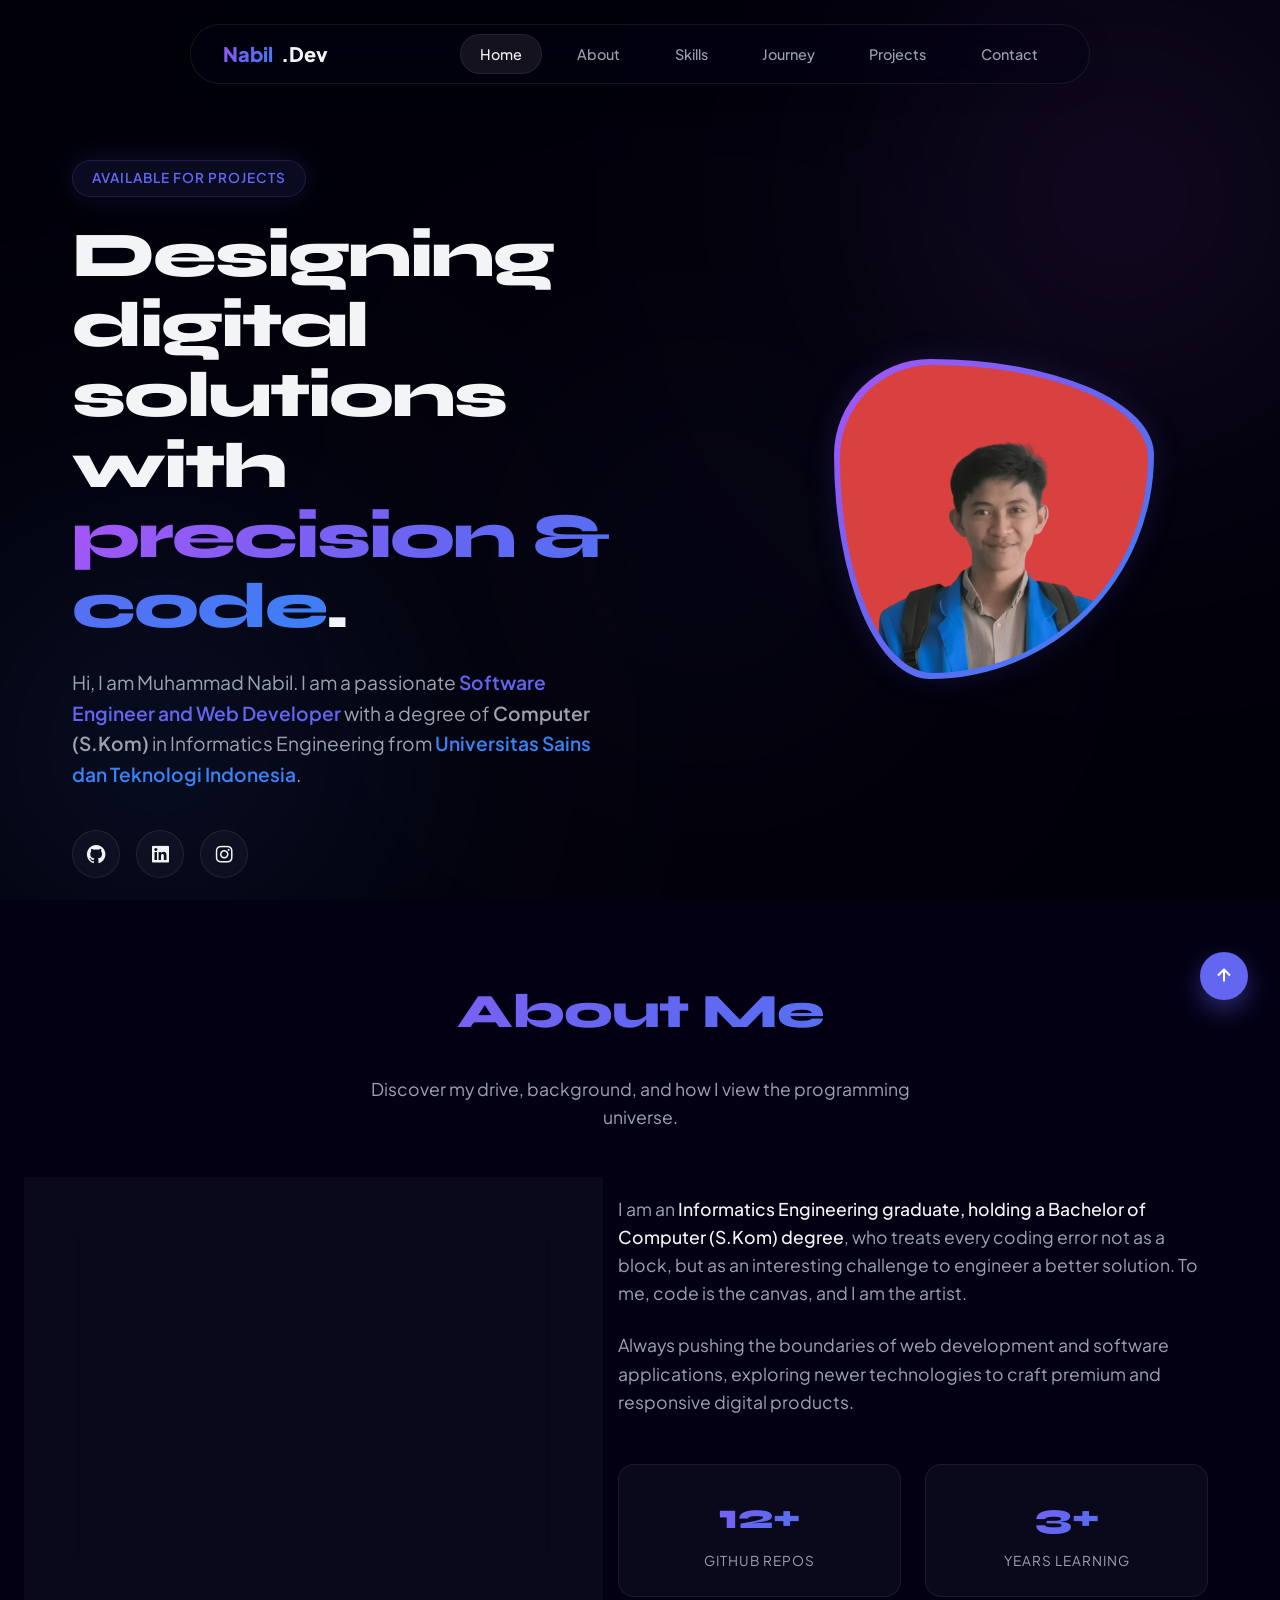
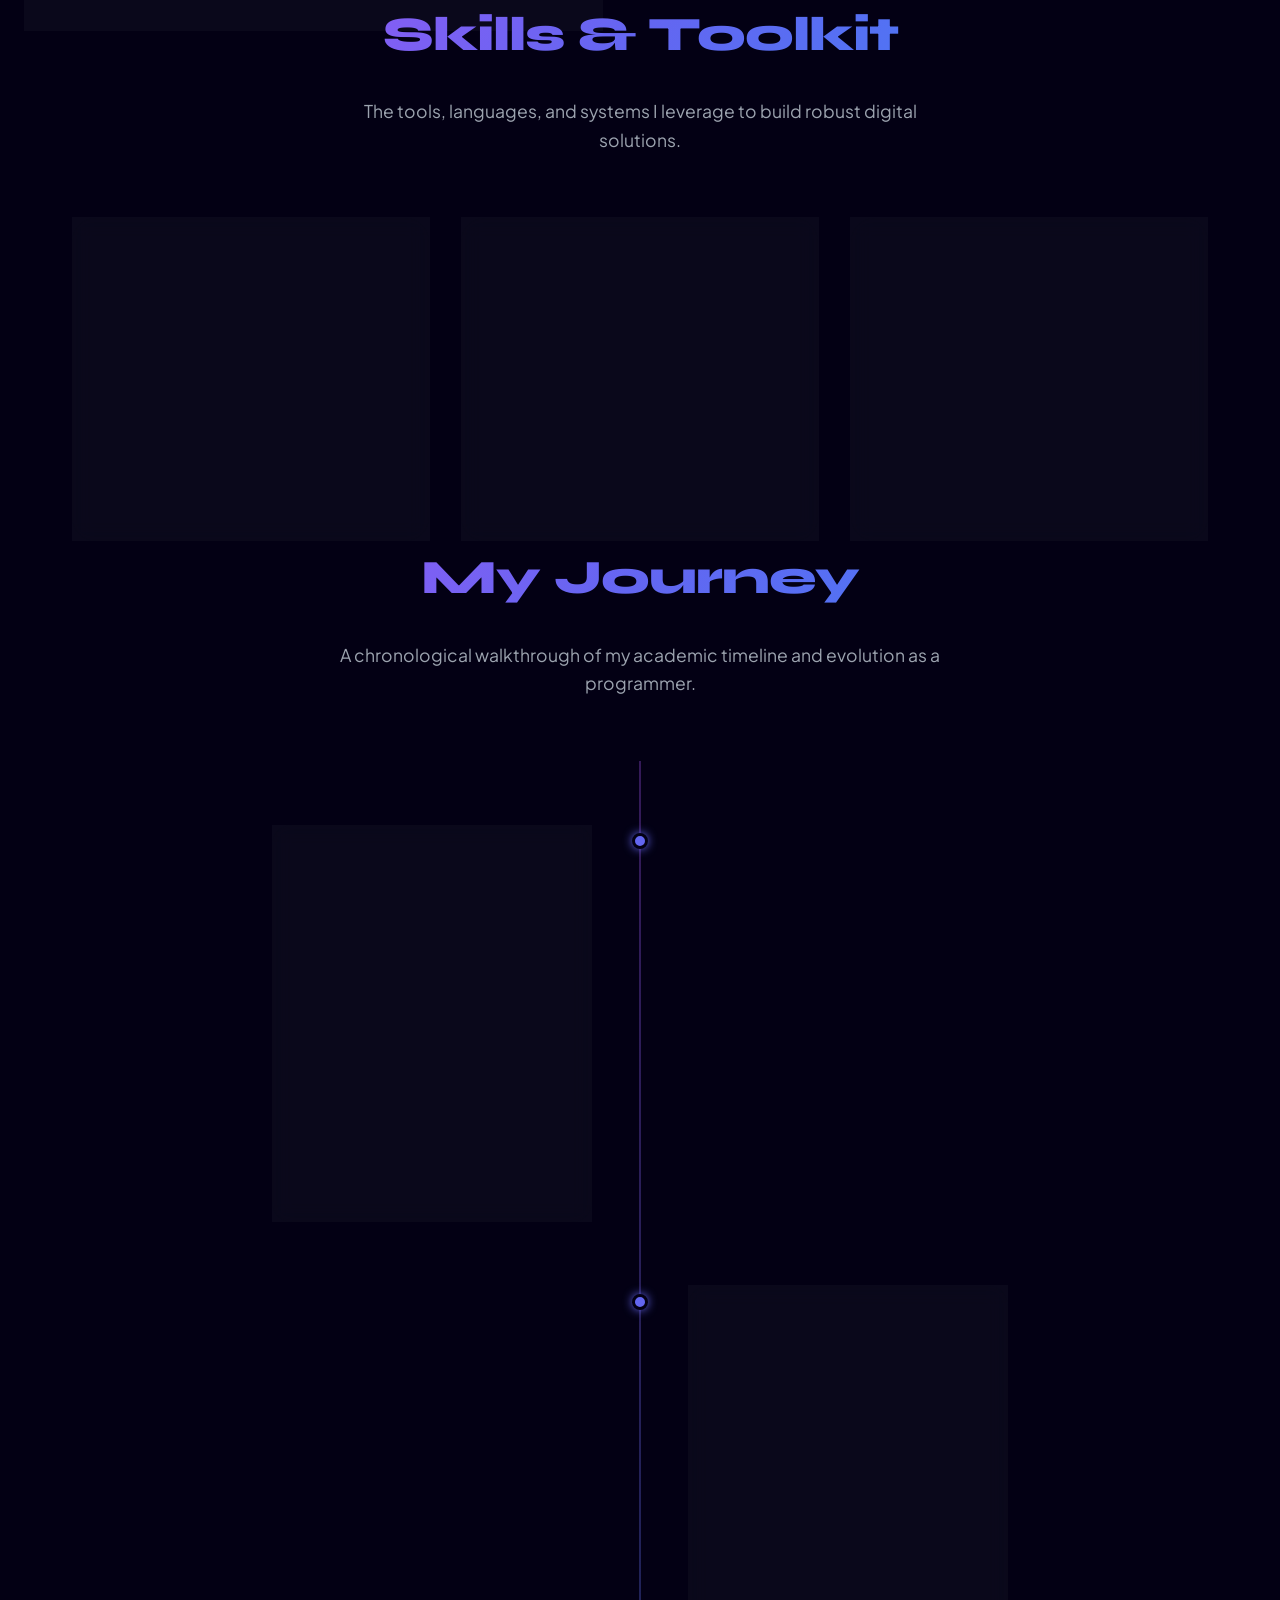
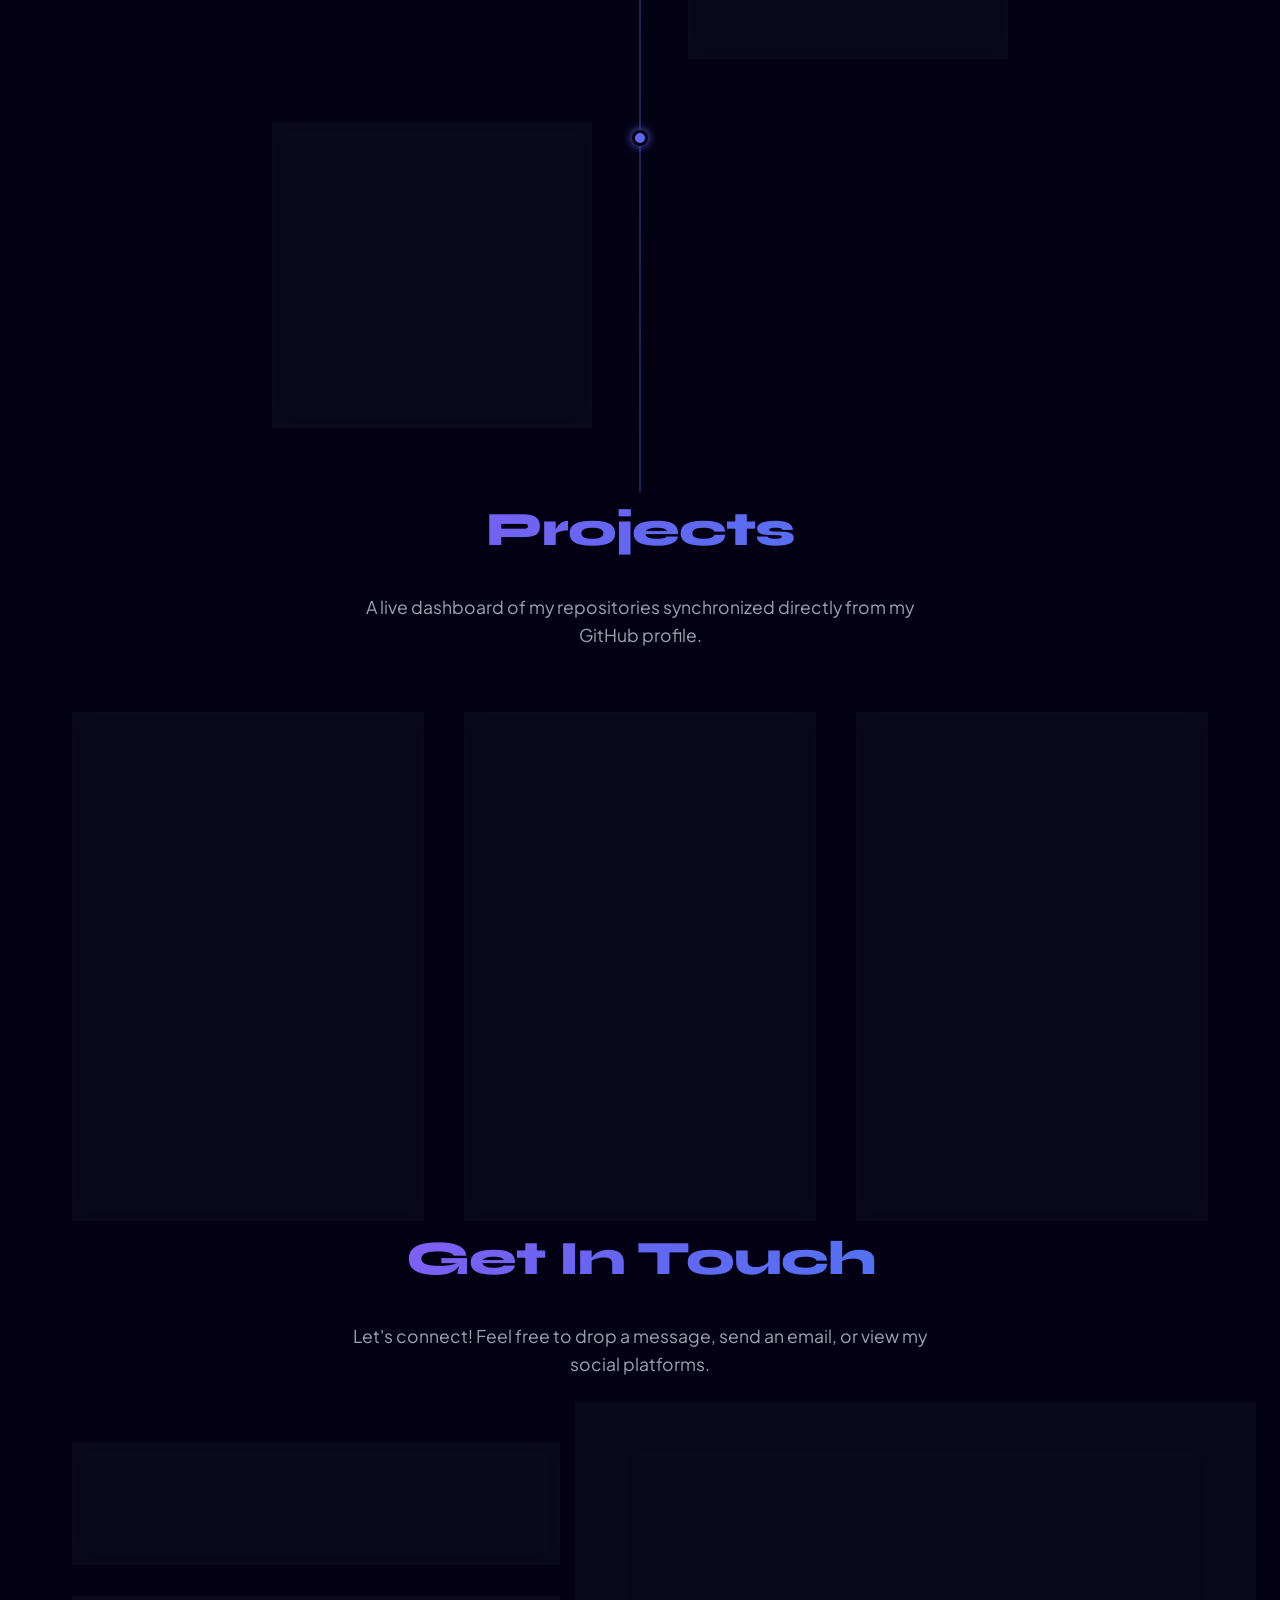
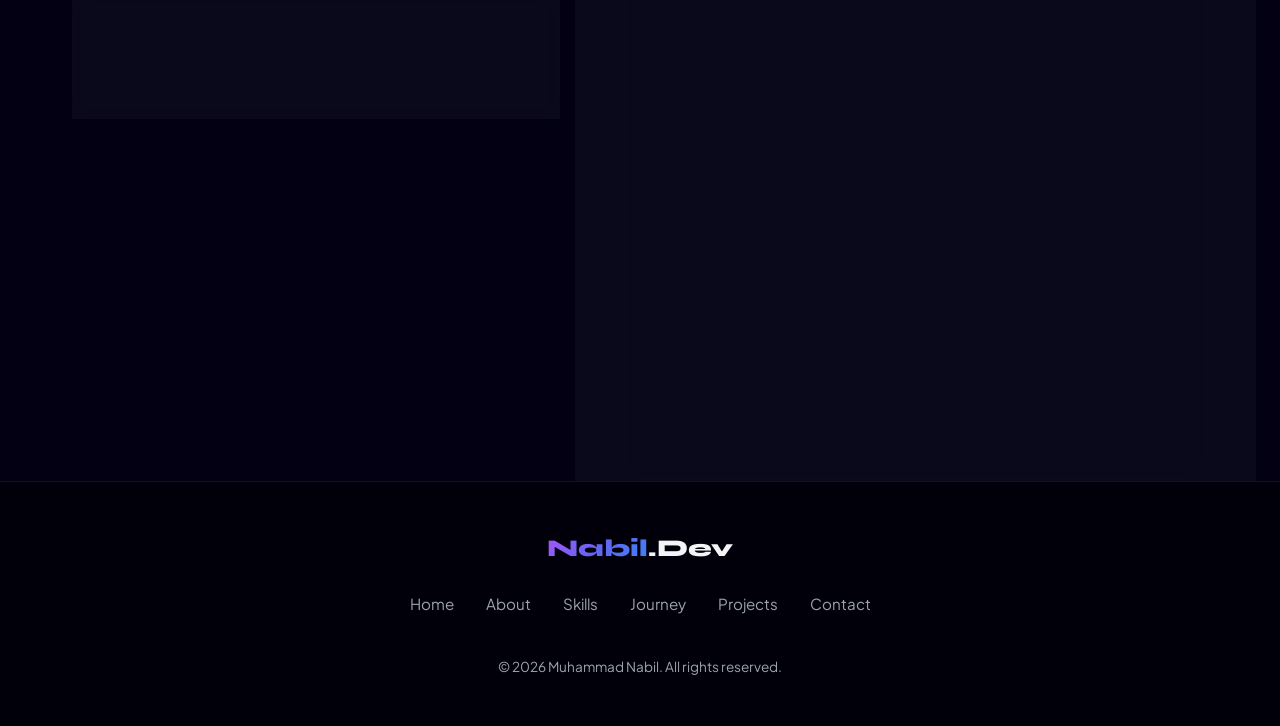
==== commit ad2dc0a1: "update" ====
--- a/index.html
+++ b/index.html
@@ -50,7 +50,7 @@
             <div class="hero-text fade-up-element">
                 <span class="hero-tag">Available for Projects</span>
                 <h1>Designing digital solutions with <span>precision & code</span>.</h1>
-                <p>Hi, I am Muhammad Nabil, <span class="efek-ngetik" style="font-weight:600;"></span> currently studying Informatics Engineering at <span class="color-uni">Universitas Sains dan Teknologi Indonesia</span>.</p>
+                <p>Hi, I am Muhammad Nabil. I am a passionate <span style="color: var(--primary); font-weight: 600;">Software Engineer and Web Developer</span> with a degree of <span style="font-weight: 600;">Computer (S.Kom)</span> in Informatics Engineering from <span class="color-uni">Universitas Sains dan Teknologi Indonesia</span>.</p>
                 <div class="social-links">
                     <a href="https://github.com/Nabil17-alt" target="_blank" rel="noopener" class="social-btn" aria-label="GitHub"><i class="bx bxl-github"></i></a>
                     <a href="https://www.linkedin.com/in/muhammad-nabil-377629272/" target="_blank" rel="noopener" class="social-btn" aria-label="LinkedIn"><i class="bx bxl-linkedin-square"></i></a>
@@ -80,7 +80,7 @@
                 </a>
             </div>
             <div class="about-details">
-                <p>I am an <span>Informatics Engineering student</span> who treats every coding error not as a block, but as an interesting challenge to engineer a better solution. To me, code is the canvas, and I am the artist.</p>
+                <p>I am an <span>Informatics Engineering graduate, holding a Bachelor of Computer (S.Kom) degree</span>, who treats every coding error not as a block, but as an interesting challenge to engineer a better solution. To me, code is the canvas, and I am the artist.</p>
                 <p>Always pushing the boundaries of web development and software applications, exploring newer technologies to craft premium and responsive digital products.</p>
                 <div class="stats-grid">
                     <div class="stat-item">
@@ -138,10 +138,10 @@
             <div class="timeline-item">
                 <div class="timeline-dot"></div>
                 <div class="timeline-content">
-                    <span class="timeline-date">2024 - Present</span>
-                    <h3>Informatics Engineering</h3>
+                    <span class="timeline-date">2020 - 2024 (Graduated)</span>
+                    <h3>Bachelor of Computer (S.Kom)</h3>
                     <h4>Universitas Sains dan Teknologi Indonesia</h4>
-                    <p>Enrolled to dive deep into theoretical computer science, database management systems, data structures, and advanced web engineering practices.</p>
+                    <p>Successfully completed degree in Informatics Engineering. Studied theoretical computer science, software engineering, databases, and advanced web architecture.</p>
                 </div>
             </div>
             <div class="timeline-item">
--- a/index.css
+++ b/index.css
@@ -23,6 +23,11 @@
     scroll-behavior: smooth;
 }
 
+html {
+    overflow-x: hidden;
+    max-width: 100%;
+}
+
 body {
     background-color: var(--bg-dark);
     color: var(--text-main);
@@ -242,6 +247,16 @@
     background: var(--text-main);
     border-radius: 2px;
     transition: all 0.3s ease;
+}
+
+.menu-icon.active-menu span:nth-child(1) {
+    transform: rotate(45deg) translate(5px, 6px);
+}
+.menu-icon.active-menu span:nth-child(2) {
+    opacity: 0;
+}
+.menu-icon.active-menu span:nth-child(3) {
+    transform: rotate(-45deg) translate(5px, -6px);
 }
 
 /* Hero Section */
@@ -633,6 +648,9 @@
     left: -8px;
 }
 
+
+
+
 .timeline-content {
     background: var(--glass-bg);
     border: 1px solid var(--glass-border);
@@ -684,7 +702,7 @@
 
 .portofolio-content {
     display: grid;
-    grid-template-columns: repeat(auto-fill, minmax(340px, 1fr));
+    grid-template-columns: repeat(auto-fill, minmax(280px, 1fr));
     gap: 2.5rem;
 }
 
@@ -1129,7 +1147,7 @@
         gap: 2rem;
     }
     .hero-text h1 {
-        font-size: 3.5rem;
+        font-size: 3rem;
     }
 }
 
@@ -1143,11 +1161,12 @@
         border-left: none;
         border-right: none;
         border-top: none;
+        padding: 1rem 1.5rem;
     }
     .hero-wrapper {
         grid-template-columns: 1fr;
         text-align: center;
-        gap: 3rem;
+        gap: 2.5rem;
     }
     .hero-text {
         align-items: center;
@@ -1158,33 +1177,44 @@
     .hero-img-container {
         order: -1;
     }
+    .hero-img-wrapper {
+        width: 240px;
+        height: 240px;
+    }
     .about-wrapper {
         grid-template-columns: 1fr;
-        gap: 3rem;
-    }
+        gap: 2.5rem;
+    }
+    .about-visual {
+        padding: 2.5rem;
+    }
+    /* Definitive timeline mobile reset — neutralises left:50% on even items */
     .timeline::before {
-        left: 2rem;
-    }
-    .timeline-item {
-        width: 100%;
-        padding-left: 4rem;
-        padding-right: 0 !important;
+        left: 1.5rem;
+        transform: none;
+    }
+    .timeline-item,
+    .timeline-item:nth-child(odd),
+    .timeline-item:nth-child(even) {
+        width: 100% !important;
+        left: 0 !important;
         text-align: left !important;
+        padding: 1rem 1rem 1rem 3.5rem !important;
     }
     .timeline-item:nth-child(odd) .timeline-dot,
     .timeline-item:nth-child(even) .timeline-dot {
-        left: calc(2rem - 8px);
-        right: auto;
+        left: 0.75rem !important;
+        right: auto !important;
     }
     .contact-wrapper {
         grid-template-columns: 1fr;
-        gap: 3rem;
+        gap: 2.5rem;
     }
 }
 
 @media (max-width: 768px) {
     section {
-        padding: 6rem 0 3rem;
+        padding: 5rem 0 2.5rem;
     }
     .menu-icon {
         display: flex;
@@ -1217,10 +1247,21 @@
         padding: 0.8rem;
     }
     .hero-text h1 {
-        font-size: 2.8rem;
+        font-size: 2.2rem;
+        line-height: 1.2;
     }
     .section-title {
-        font-size: 2.4rem;
+        font-size: 2.2rem;
+    }
+    .section-subtitle {
+        margin-bottom: 2.5rem;
+        font-size: 1rem;
+    }
+    .about-visual h3 {
+        font-size: 1.6rem;
+    }
+    .about-details p {
+        font-size: 1rem;
     }
     .contact-form-container {
         padding: 2rem;
@@ -1229,24 +1270,60 @@
 
 @media (max-width: 480px) {
     .container {
-        padding: 0 1.5rem;
+        padding: 0 1.25rem;
     }
     .hero-text h1 {
-        font-size: 2.2rem;
+        font-size: 1.7rem;
+        line-height: 1.2;
+        letter-spacing: -0.5px;
+    }
+    .hero-text p {
+        font-size: 1rem;
     }
     .hero-img-wrapper {
-        width: 250px;
-        height: 250px;
+        width: 160px;
+        height: 160px;
     }
     .about-visual {
-        padding: 2rem 1rem;
+        padding: 2rem 1.25rem;
+    }
+    .about-visual h3 {
+        font-size: 1.3rem;
     }
     .stats-grid {
         grid-template-columns: 1fr;
+        gap: 1rem;
     }
     .footer-links {
         flex-direction: column;
         gap: 1rem;
         align-items: center;
     }
+    .timeline::before {
+        left: 1rem;
+        transform: none;
+    }
+    .timeline-item,
+    .timeline-item:nth-child(odd),
+    .timeline-item:nth-child(even) {
+        width: 100% !important;
+        left: 0 !important;
+        text-align: left !important;
+        padding: 0.75rem 0.75rem 0.75rem 2.5rem !important;
+    }
+    .timeline-item:nth-child(odd) .timeline-dot,
+    .timeline-item:nth-child(even) .timeline-dot {
+        left: 0.25rem !important;
+        right: auto !important;
+    }
+    .portofolio-content {
+        gap: 1.5rem;
+        grid-template-columns: 1fr;
+    }
+    .portofolio-box {
+        min-height: auto;
+    }
+    .contact-form-container {
+        padding: 1.5rem 1rem;
+    }
 }
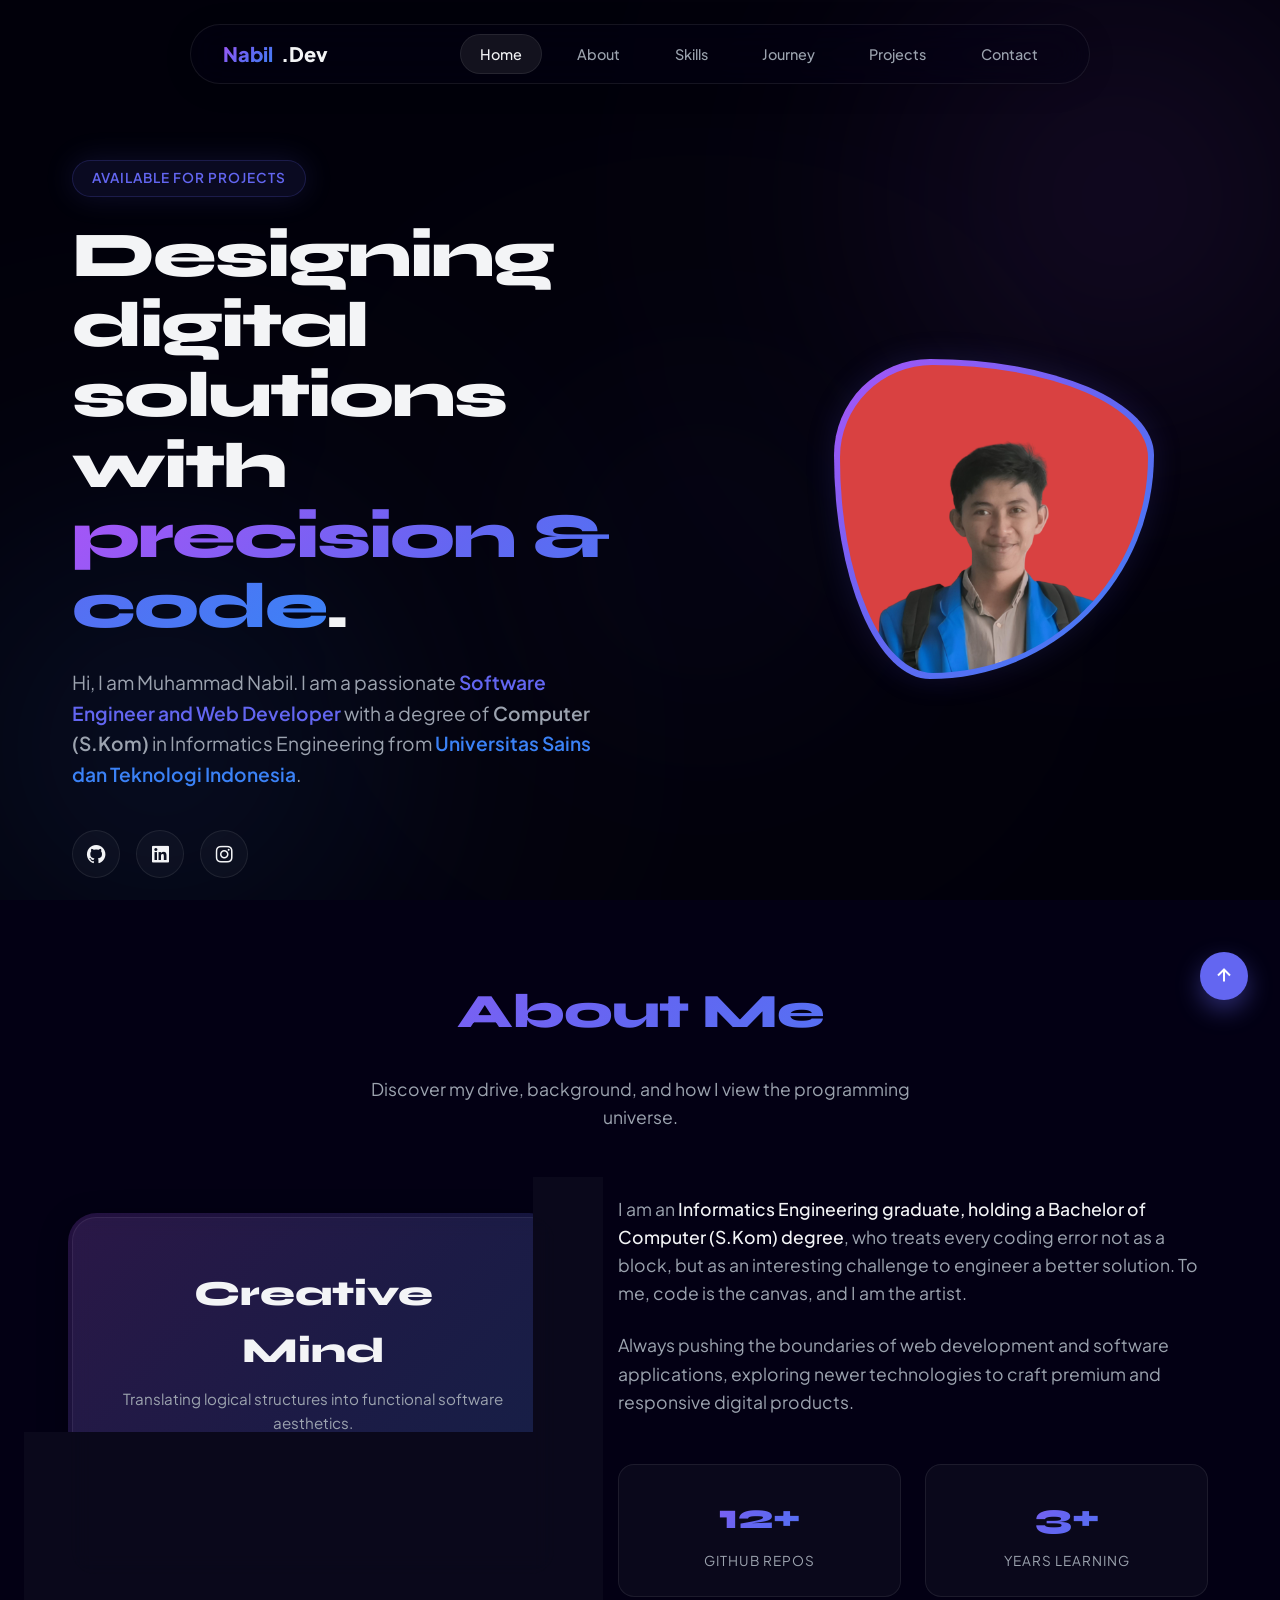
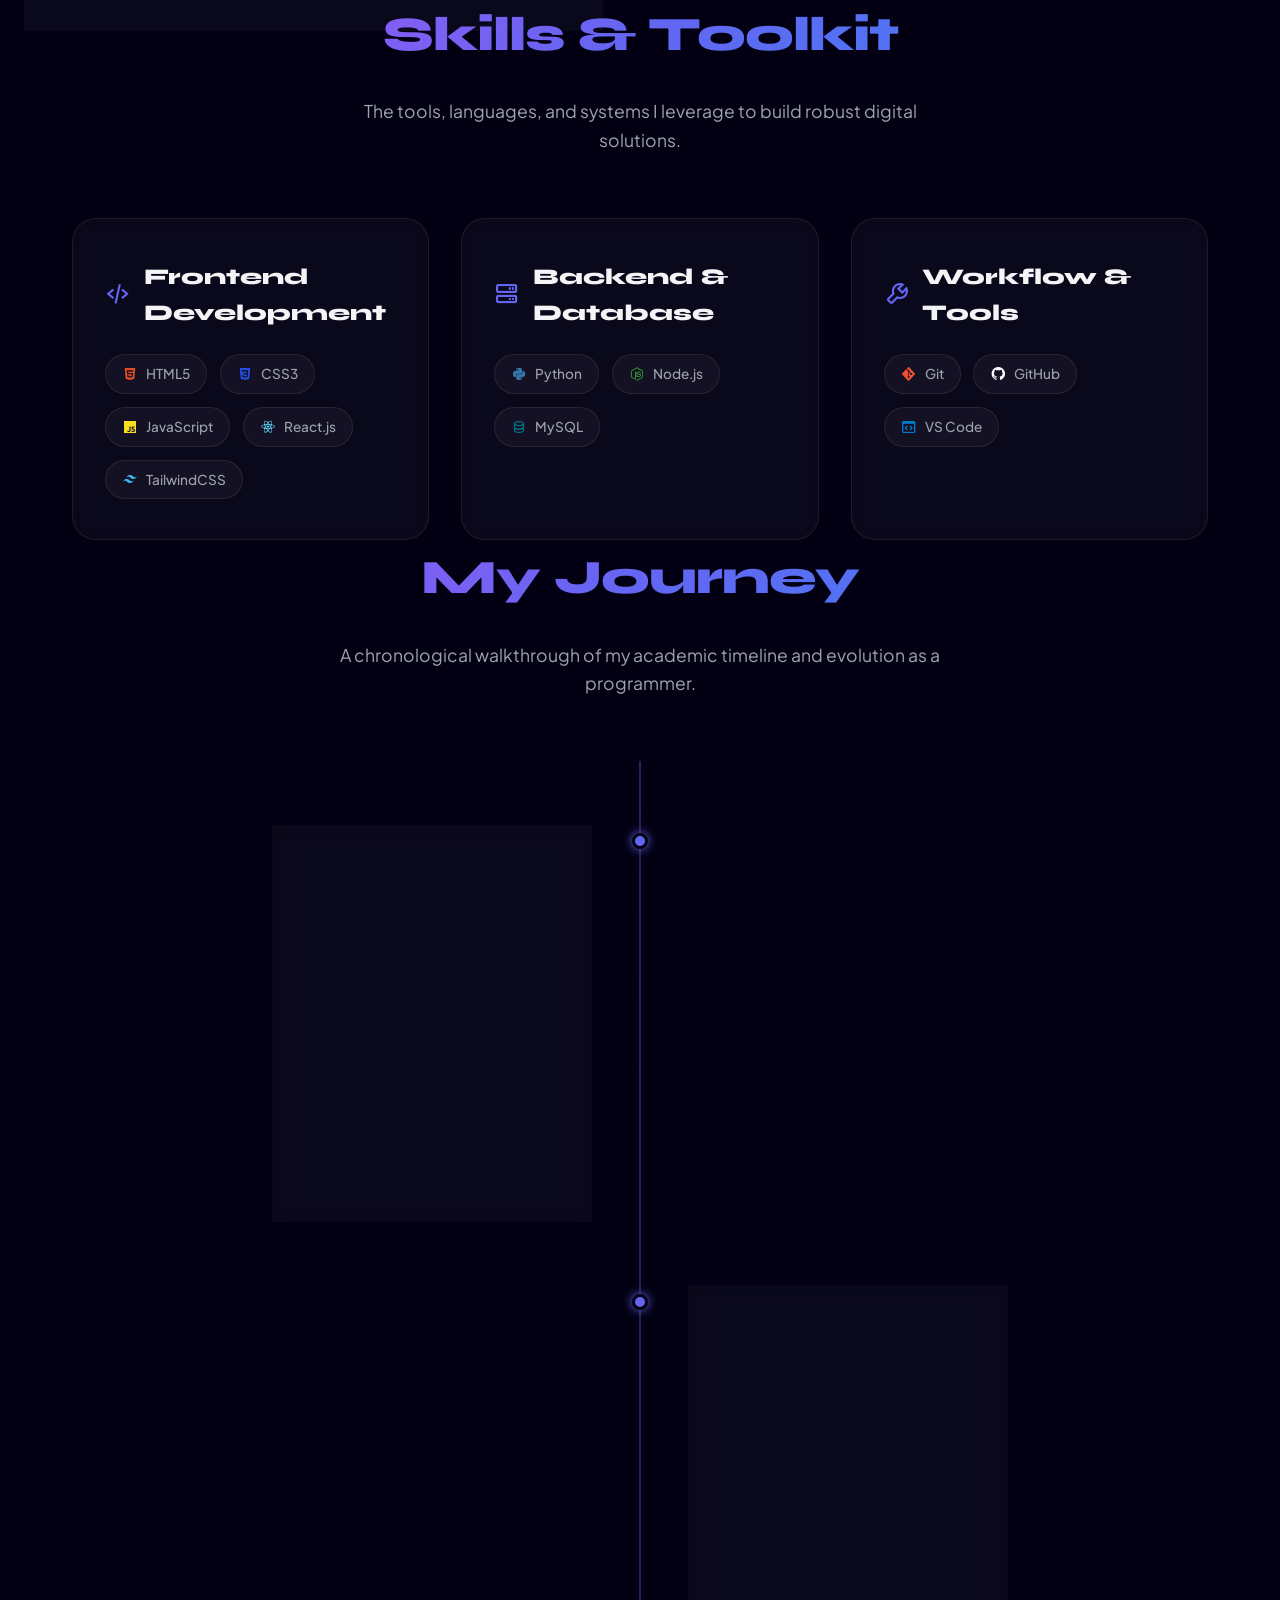
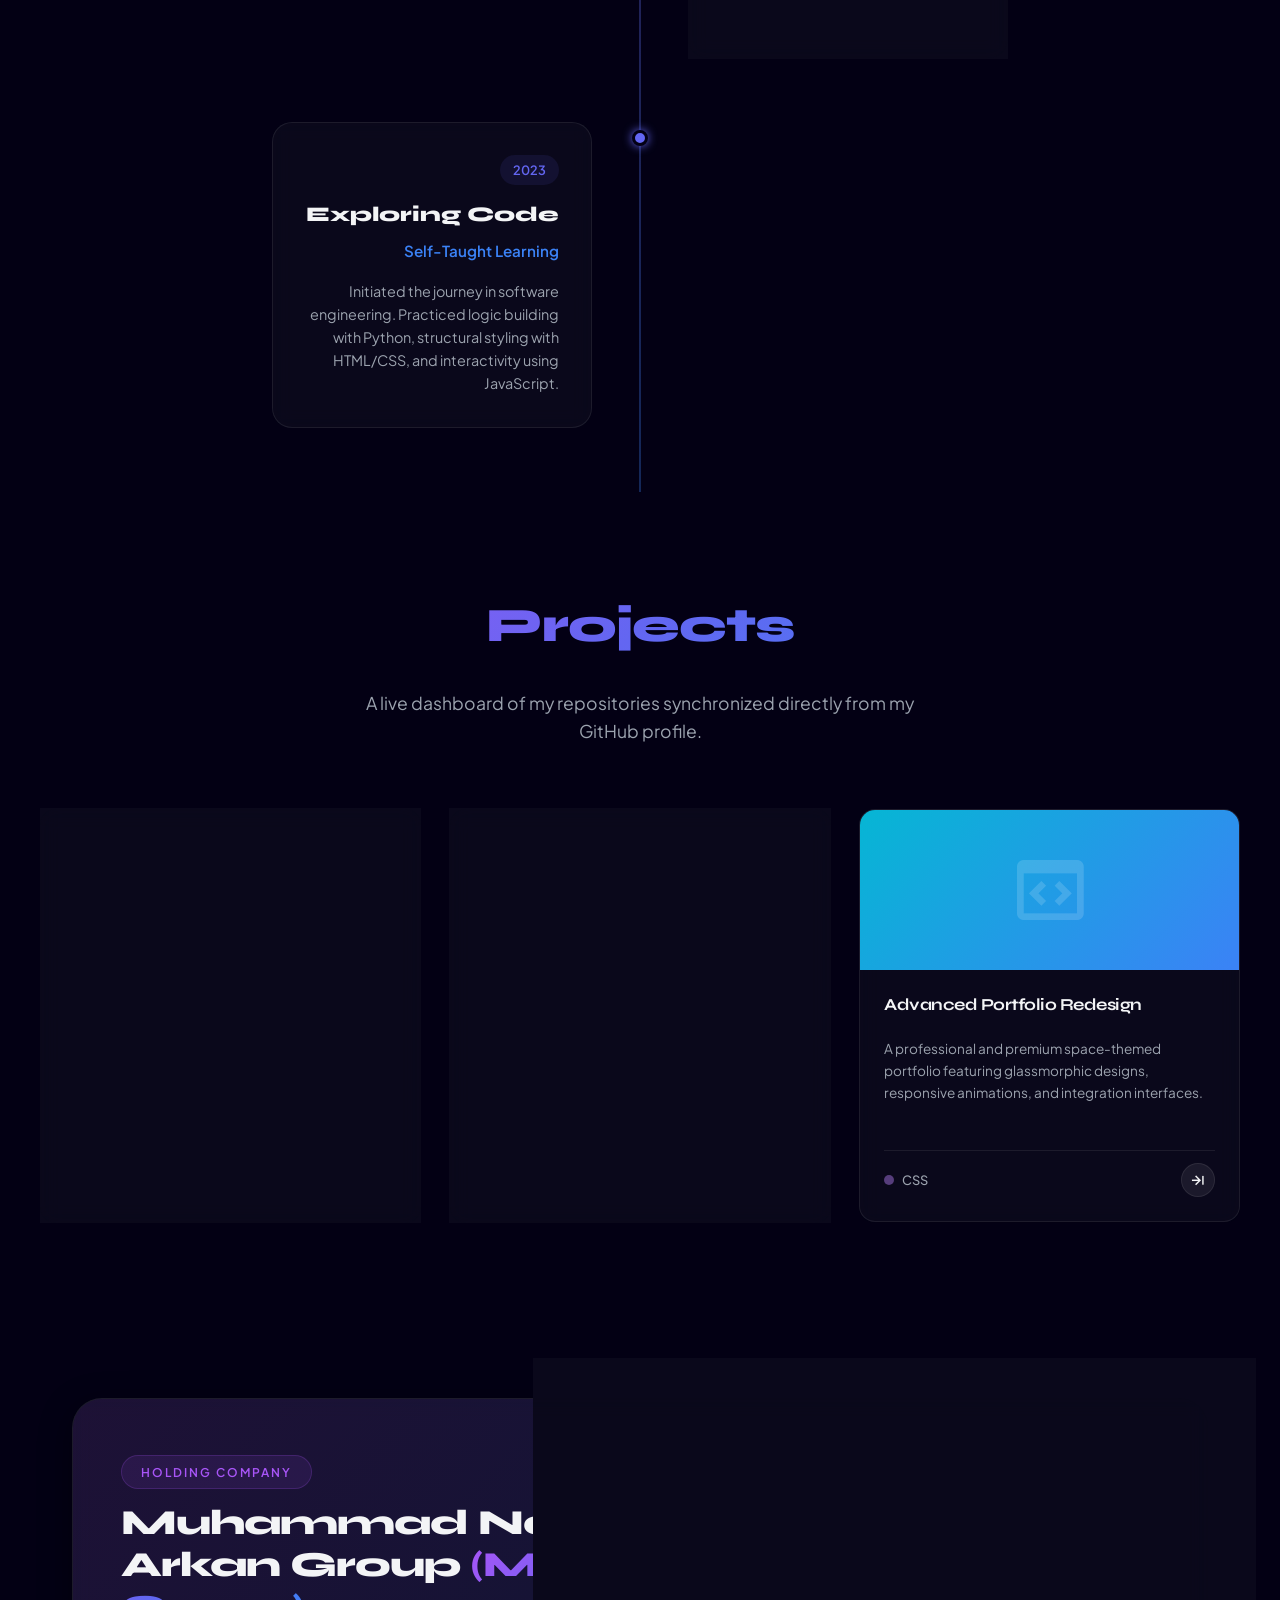
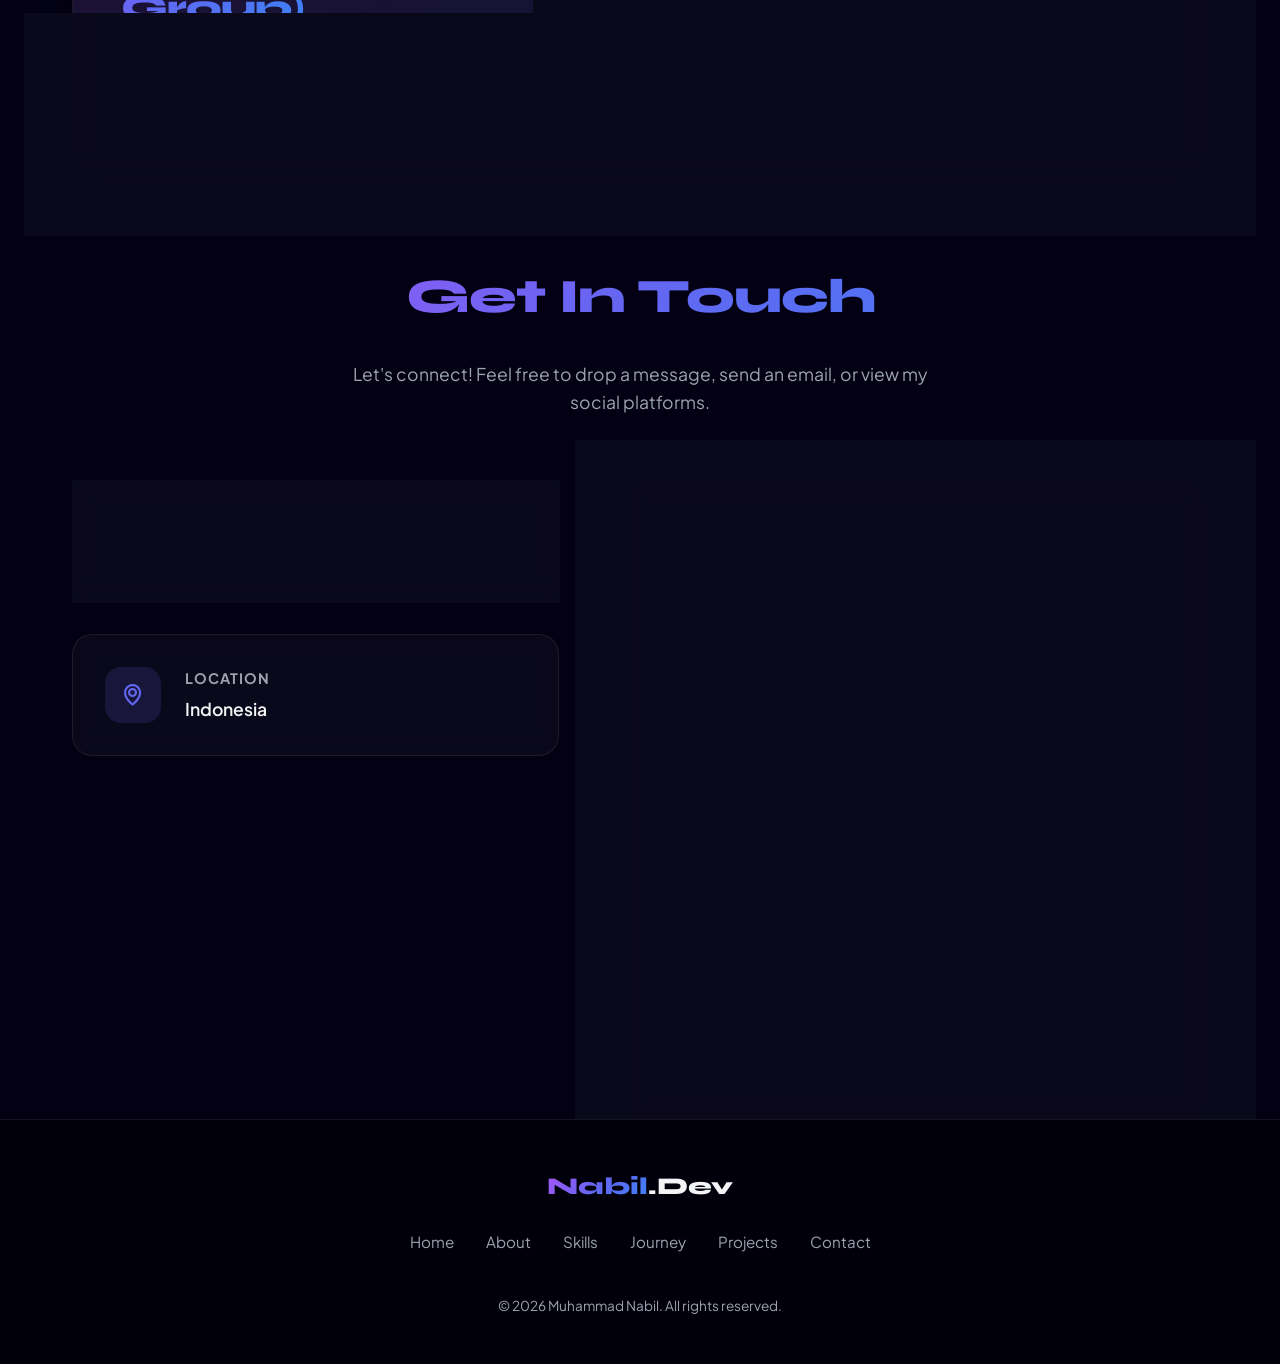
==== commit f95284d5: "update" ====
--- a/index.html
+++ b/index.html
@@ -180,6 +180,18 @@
         </div>
     </section>
 
+    <!-- MNA Group CTA Section -->
+    <section class="mna-promo container fade-up-element">
+        <div class="mna-promo-card">
+            <div class="mna-promo-info">
+                <span class="mna-promo-tag">Holding Company</span>
+                <h3>Muhammad Nabil Arkan Group <span>(MNA Group)</span></h3>
+                <p>Discover our diverse corporate subsidiaries operating across gold retail and luxury investment, premium food and pastry baking, and proprietary quantitative tech algorithms.</p>
+            </div>
+            <a href="./mna-group/index.html" class="mna-promo-btn" target="_blank">Visit MNA Group Website <i class="bx bx-right-top-arrow-circle"></i></a>
+        </div>
+    </section>
+
     <!-- Contact Section -->
     <section class="contact container fade-up-element" id="contact">
         <h2 class="section-title">Get In Touch</h2>
--- a/index.css
+++ b/index.css
@@ -232,6 +232,30 @@
     color: var(--text-main);
     background: var(--glass-hover);
     border: 1px solid var(--glass-border);
+}
+
+.nav-link.mna-btn {
+    border: 1px dashed rgba(168, 85, 247, 0.5);
+    background: rgba(168, 85, 247, 0.1);
+    color: var(--text-main);
+    display: inline-flex;
+    align-items: center;
+    gap: 0.4rem;
+}
+
+.nav-link.mna-btn i {
+    font-size: 0.95rem;
+    transition: transform 0.3s;
+}
+
+.nav-link.mna-btn:hover {
+    background: var(--primary-grad);
+    border-color: transparent;
+    box-shadow: var(--glow-shadow);
+}
+
+.nav-link.mna-btn:hover i {
+    transform: translate(2px, -2px);
 }
 
 .menu-icon {
@@ -1326,4 +1350,266 @@
     .contact-form-container {
         padding: 1.5rem 1rem;
     }
+}
+
+/* MNA Group Promo CTA Section */
+.mna-promo {
+    margin-top: 5rem;
+    margin-bottom: 5rem;
+}
+
+.mna-promo-card {
+    background: var(--glass-bg);
+    border: 1px solid var(--glass-border);
+    border-radius: 30px;
+    padding: 3.5rem 3rem;
+    position: relative;
+    overflow: hidden;
+    display: flex;
+    justify-content: space-between;
+    align-items: center;
+    gap: 3rem;
+    box-shadow: var(--card-shadow);
+    backdrop-filter: blur(10px);
+}
+
+.mna-promo-card::before {
+    content: '';
+    position: absolute;
+    inset: -1px;
+    border-radius: 31px;
+    background: var(--primary-grad);
+    z-index: -1;
+    opacity: 0.12;
+    transition: opacity 0.3s;
+}
+
+.mna-promo-card:hover::before {
+    opacity: 0.3;
+}
+
+.mna-promo-info {
+    max-width: 60%;
+    display: flex;
+    flex-direction: column;
+    align-items: flex-start;
+    gap: 0.8rem;
+}
+
+.mna-promo-tag {
+    background: rgba(168, 85, 247, 0.1);
+    color: var(--accent-purple);
+    border: 1px solid rgba(168, 85, 247, 0.2);
+    padding: 0.4rem 1.2rem;
+    border-radius: 100px;
+    font-size: 0.75rem;
+    font-weight: 600;
+    text-transform: uppercase;
+    letter-spacing: 2px;
+}
+
+.mna-promo-info h3 {
+    font-size: 2.2rem;
+    font-weight: 800;
+    letter-spacing: -1px;
+    line-height: 1.2;
+}
+
+.mna-promo-info h3 span {
+    background: var(--primary-grad);
+    -webkit-background-clip: text;
+    -webkit-text-fill-color: transparent;
+}
+
+.mna-promo-info p {
+    color: var(--text-muted);
+    font-size: 1.05rem;
+    line-height: 1.6;
+}
+
+.mna-promo-btn {
+    display: inline-flex;
+    align-items: center;
+    gap: 0.6rem;
+    padding: 1.1rem 2.2rem;
+    border-radius: 100px;
+    background: var(--primary-grad);
+    color: white;
+    font-weight: 600;
+    transition: all 0.3s cubic-bezier(0.175, 0.885, 0.32, 1.275);
+    box-shadow: 0 10px 20px rgba(99, 102, 241, 0.25);
+    white-space: nowrap;
+}
+
+.mna-promo-btn:hover {
+    transform: translateY(-5px);
+    box-shadow: 0 15px 30px rgba(99, 102, 241, 0.4);
+}
+
+.mna-promo-btn i {
+    font-size: 1.2rem;
+}
+
+/* Responsive CTA */
+@media (max-width: 900px) {
+    .mna-promo-card {
+        flex-direction: column;
+        text-align: center;
+        padding: 3rem 2rem;
+        gap: 2rem;
+    }
+    .mna-promo-info {
+        max-width: 100%;
+        align-items: center;
+    }
+    .mna-promo-btn {
+        width: 100%;
+        justify-content: center;
+    }
+}
+
+/* =============================================
+   PROJECTS / PORTFOLIO SECTION
+   ============================================= */
+.portofolio {
+    padding: 6rem 0;
+}
+
+.portofolio-wrapper {
+    margin-top: 3rem;
+}
+
+.portofolio-content {
+    display: grid;
+    grid-template-columns: repeat(auto-fill, minmax(300px, 1fr));
+    gap: 1.8rem;
+}
+
+/* Project Card */
+.portofolio-box {
+    background: var(--glass-bg);
+    border: 1px solid var(--glass-border);
+    border-radius: 16px;
+    overflow: hidden;
+    display: flex;
+    flex-direction: column;
+    transition: transform 0.3s ease, box-shadow 0.3s ease, border-color 0.3s ease;
+    backdrop-filter: blur(10px);
+    -webkit-backdrop-filter: blur(10px);
+}
+
+.portofolio-box:hover {
+    transform: translateY(-6px);
+    border-color: rgba(99, 102, 241, 0.4);
+    box-shadow: 0 20px 40px rgba(99, 102, 241, 0.15);
+}
+
+/* Gradient banner area */
+.portofolio-img-wrapper {
+    position: relative;
+    height: 160px;
+    overflow: hidden;
+    flex-shrink: 0;
+}
+
+/* Hover overlay with star count */
+.portofolio-overlay {
+    position: absolute;
+    inset: 0;
+    background: rgba(0, 0, 0, 0.45);
+    display: flex;
+    flex-direction: column;
+    align-items: center;
+    justify-content: center;
+    opacity: 0;
+    transition: opacity 0.3s ease;
+}
+
+.portofolio-box:hover .portofolio-overlay {
+    opacity: 1;
+}
+
+/* Text info area */
+.portofolio-info {
+    padding: 1.5rem;
+    display: flex;
+    flex-direction: column;
+    flex: 1;
+    gap: 0.6rem;
+}
+
+.portofolio-info h2 {
+    font-size: 1.05rem;
+    font-weight: 700;
+    color: var(--text-main);
+    text-transform: capitalize;
+    line-height: 1.3;
+}
+
+.portofolio-info p {
+    font-size: 0.85rem;
+    color: var(--text-muted);
+    line-height: 1.6;
+    flex: 1;
+}
+
+/* Meta bar: language dot + link */
+.portofolio-meta {
+    display: flex;
+    align-items: center;
+    justify-content: space-between;
+    margin-top: 0.8rem;
+    padding-top: 0.8rem;
+    border-top: 1px solid var(--glass-border);
+}
+
+.portofolio-lang {
+    display: flex;
+    align-items: center;
+    gap: 0.5rem;
+    font-size: 0.8rem;
+    color: var(--text-muted);
+    font-weight: 500;
+}
+
+.lang-dot {
+    width: 10px;
+    height: 10px;
+    border-radius: 50%;
+    display: inline-block;
+    flex-shrink: 0;
+}
+
+/* GitHub arrow link */
+.portofolio-link {
+    width: 34px;
+    height: 34px;
+    border-radius: 50%;
+    background: var(--glass-hover);
+    border: 1px solid var(--glass-border);
+    display: flex;
+    align-items: center;
+    justify-content: center;
+    color: var(--text-main);
+    font-size: 1.1rem;
+    text-decoration: none;
+    transition: background 0.2s ease, transform 0.2s ease, border-color 0.2s ease;
+    flex-shrink: 0;
+}
+
+.portofolio-link:hover {
+    background: var(--primary);
+    border-color: var(--primary);
+    color: #fff;
+    transform: scale(1.1);
+}
+
+/* Responsive */
+@media (max-width: 768px) {
+    .portofolio-content {
+        grid-template-columns: 1fr;
+    }
+    .portofolio-img-wrapper {
+        height: 140px;
+    }
 }
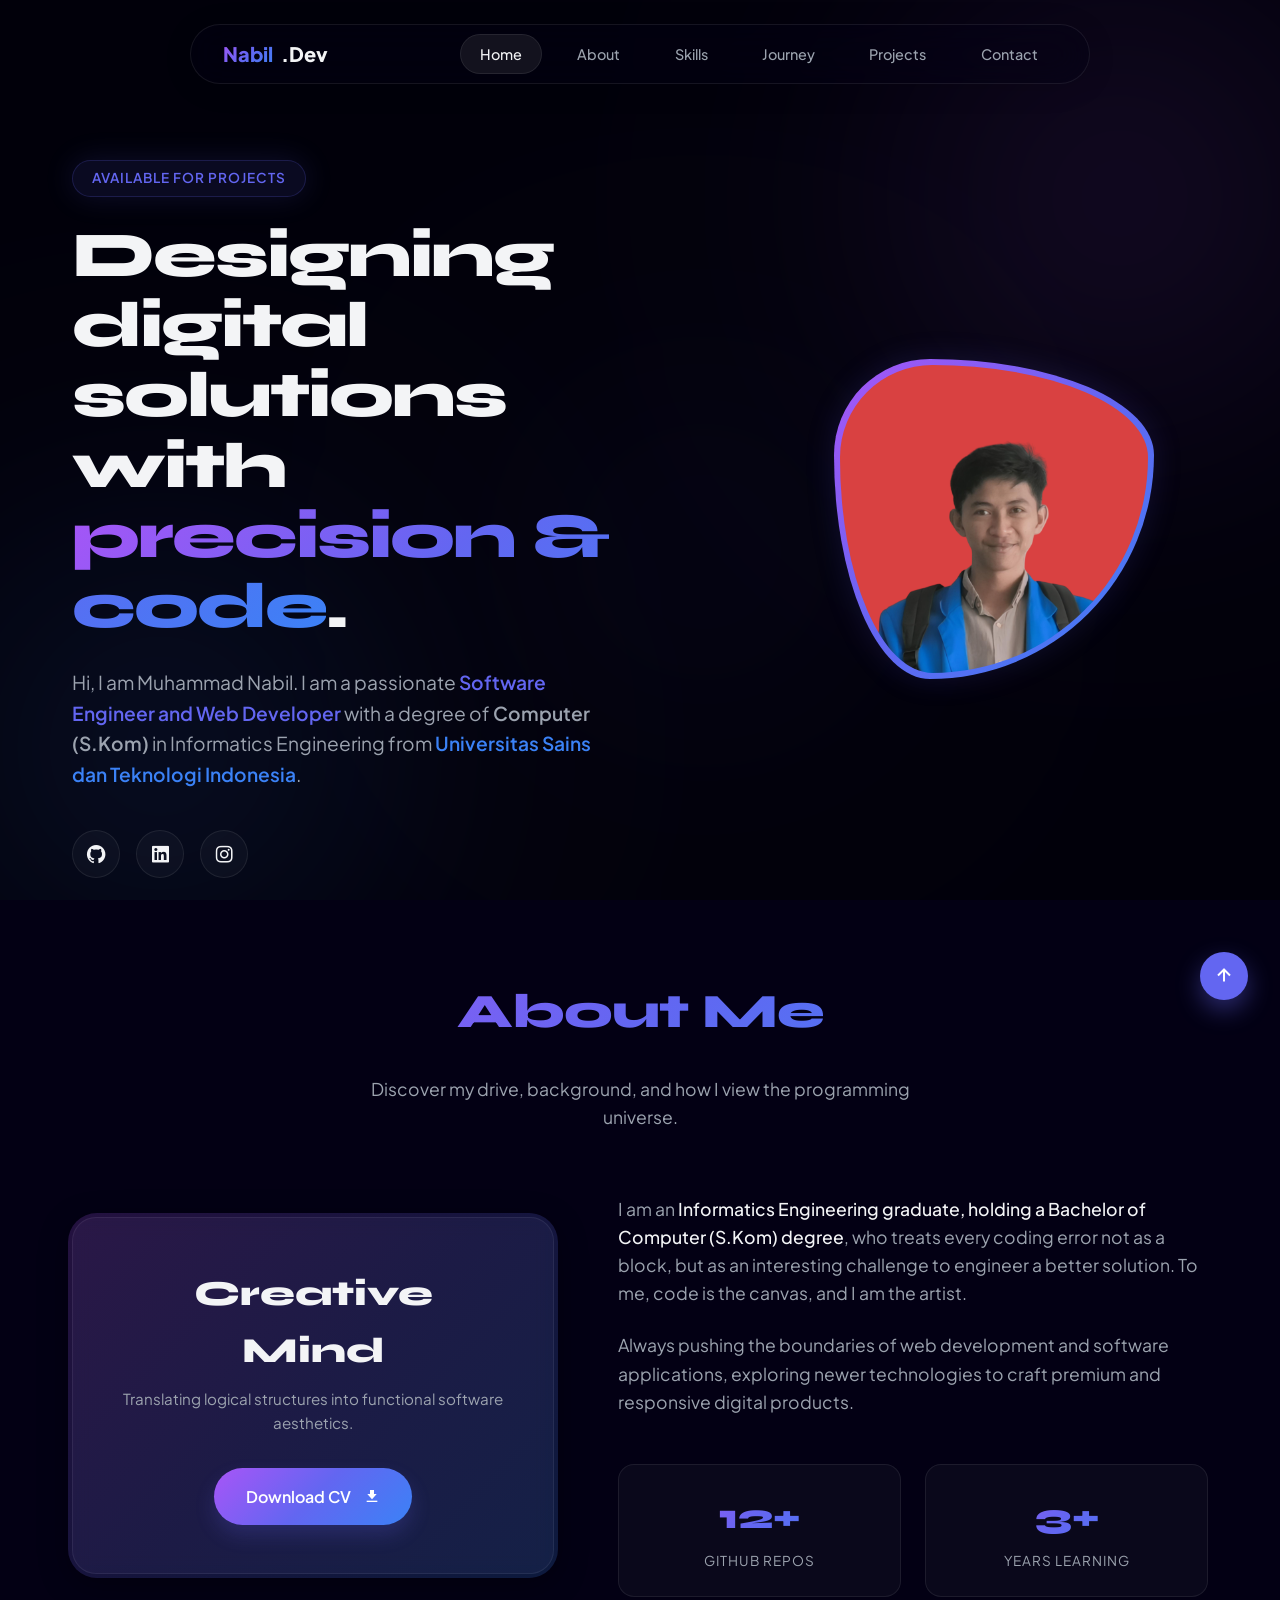
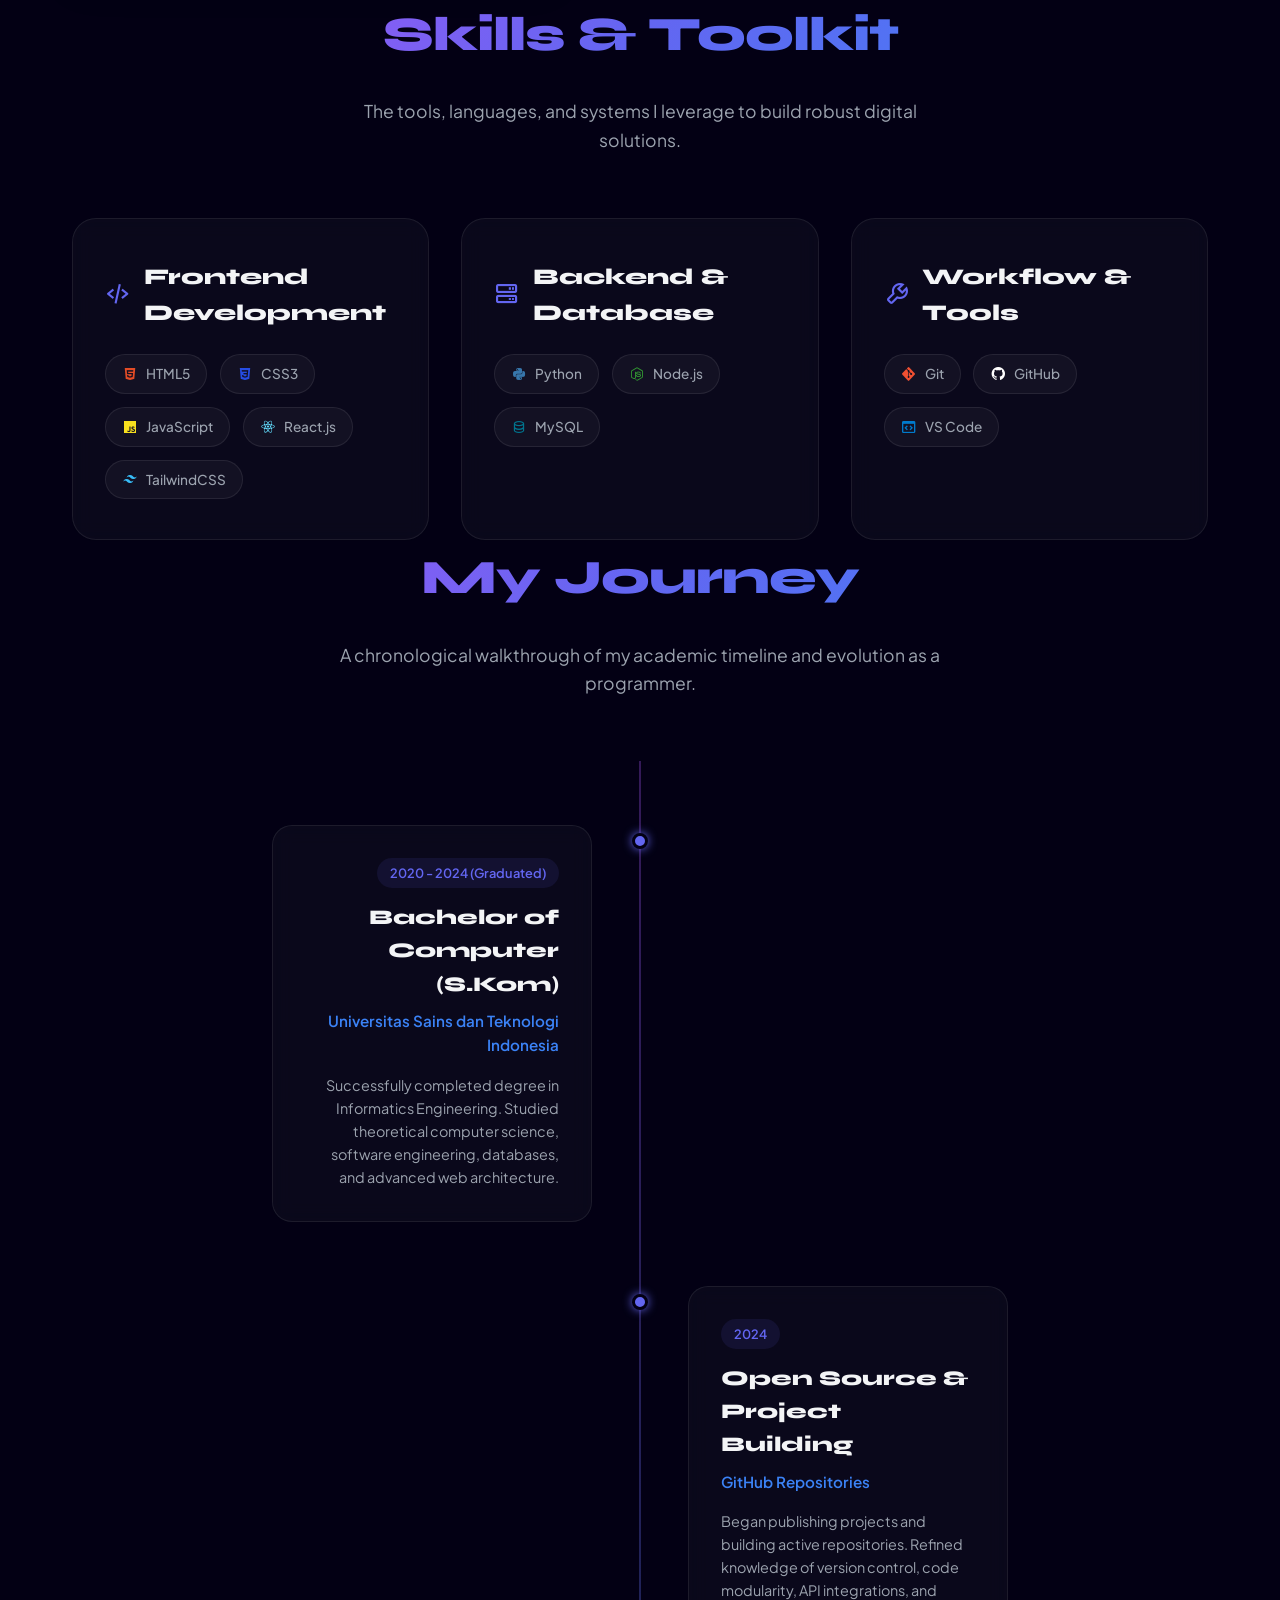
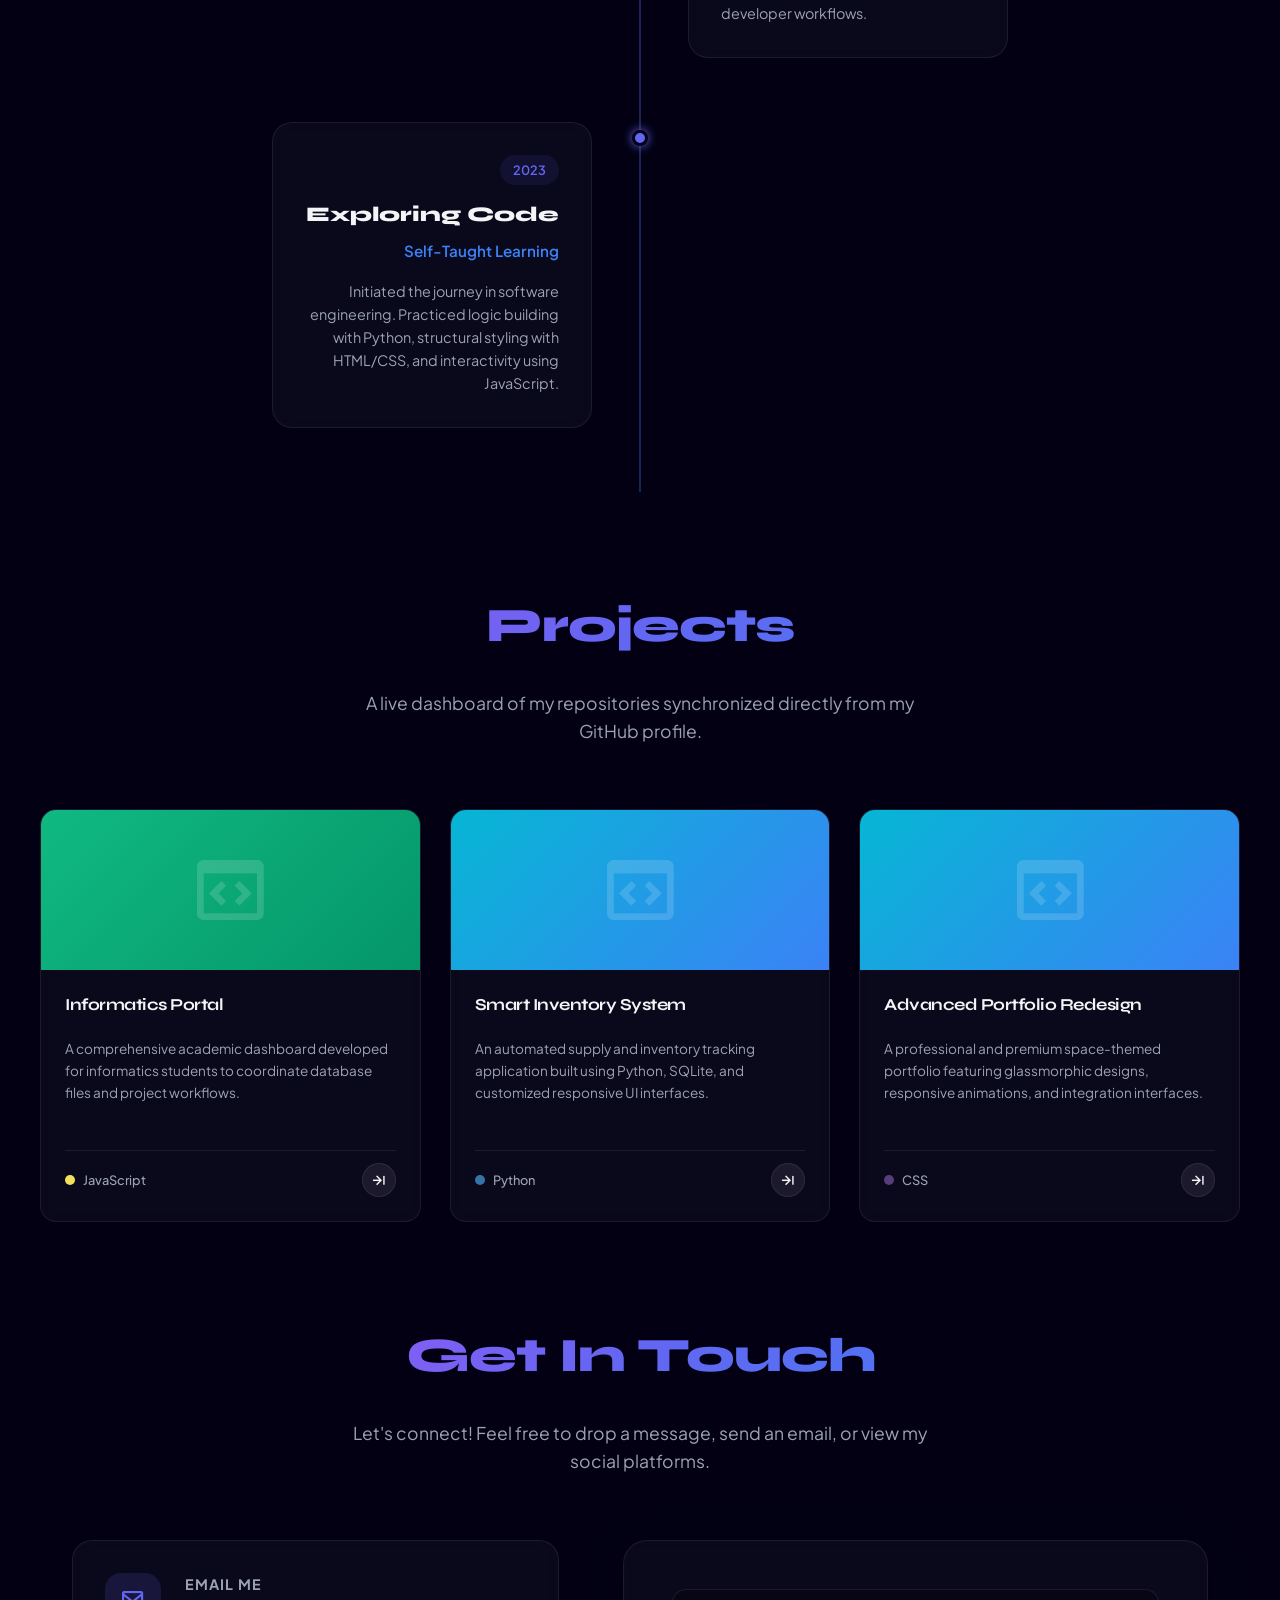
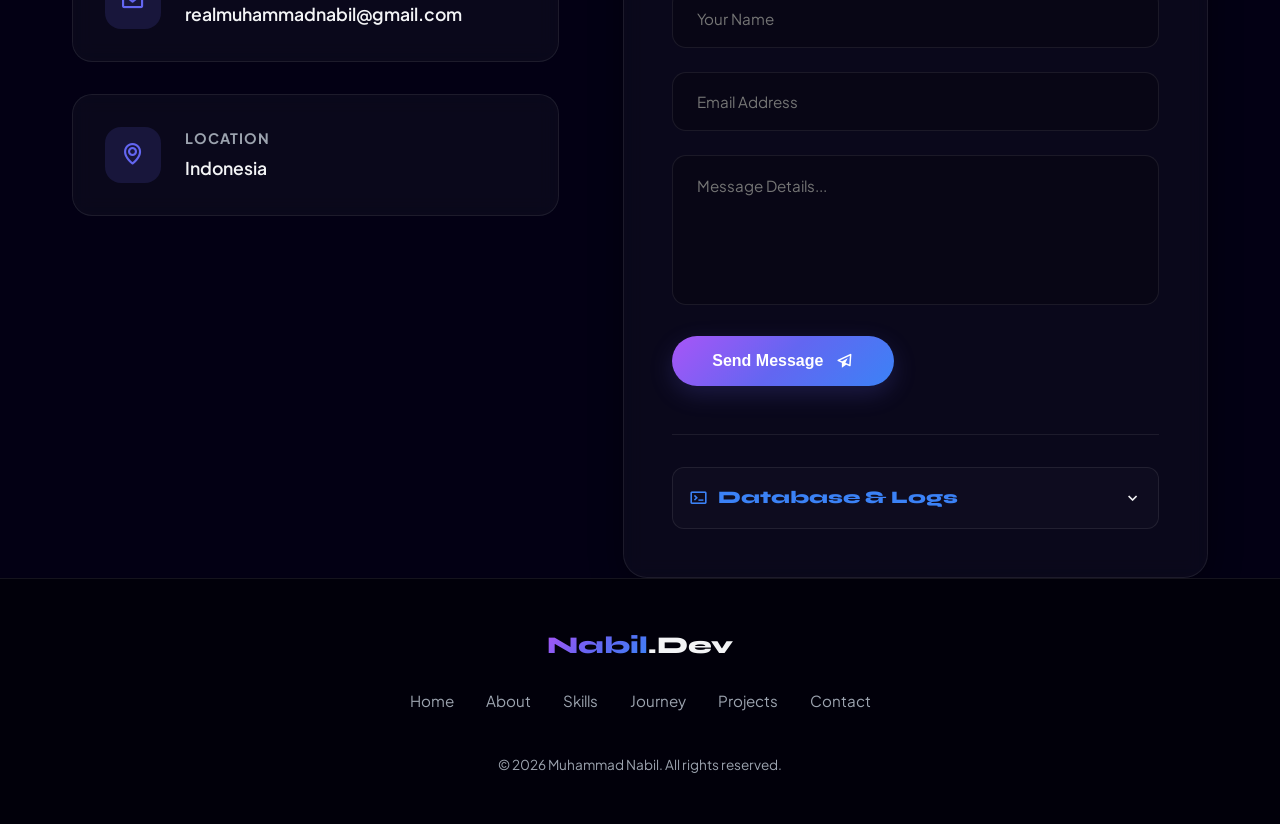
==== commit 9d5d18f7: "update" ====
--- a/index.html
+++ b/index.html
@@ -50,11 +50,17 @@
             <div class="hero-text fade-up-element">
                 <span class="hero-tag">Available for Projects</span>
                 <h1>Designing digital solutions with <span>precision & code</span>.</h1>
-                <p>Hi, I am Muhammad Nabil. I am a passionate <span style="color: var(--primary); font-weight: 600;">Software Engineer and Web Developer</span> with a degree of <span style="font-weight: 600;">Computer (S.Kom)</span> in Informatics Engineering from <span class="color-uni">Universitas Sains dan Teknologi Indonesia</span>.</p>
+                <p>Hi, I am Muhammad Nabil. I am a passionate <span
+                        style="color: var(--primary); font-weight: 600;">Software Engineer and Web Developer</span> with
+                    a degree of <span style="font-weight: 600;">Computer (S.Kom)</span> in Informatics Engineering from
+                    <span class="color-uni">Universitas Sains dan Teknologi Indonesia</span>.</p>
                 <div class="social-links">
-                    <a href="https://github.com/Nabil17-alt" target="_blank" rel="noopener" class="social-btn" aria-label="GitHub"><i class="bx bxl-github"></i></a>
-                    <a href="https://www.linkedin.com/in/muhammad-nabil-377629272/" target="_blank" rel="noopener" class="social-btn" aria-label="LinkedIn"><i class="bx bxl-linkedin-square"></i></a>
-                    <a href="https://www.instagram.com/muhammadnabil_17/" target="_blank" rel="noopener" class="social-btn" aria-label="Instagram"><i class="bx bxl-instagram"></i></a>
+                    <a href="https://github.com/Nabil17-alt" target="_blank" rel="noopener" class="social-btn"
+                        aria-label="GitHub"><i class="bx bxl-github"></i></a>
+                    <a href="https://www.linkedin.com/in/muhammad-nabil-377629272/" target="_blank" rel="noopener"
+                        class="social-btn" aria-label="LinkedIn"><i class="bx bxl-linkedin-square"></i></a>
+                    <a href="https://www.instagram.com/muhammadnabil_17/" target="_blank" rel="noopener"
+                        class="social-btn" aria-label="Instagram"><i class="bx bxl-instagram"></i></a>
                 </div>
             </div>
             <div class="hero-img-container fade-up-element" style="transition-delay: 0.2s;">
@@ -75,13 +81,16 @@
             <div class="about-visual">
                 <h3>Creative Mind</h3>
                 <p>Translating logical structures into functional software aesthetics.</p>
-                <a href="./pages/cv_nabil.pdf" class="cv-btn" download>
+                <a href="./pages/CV_Muhammad_Nabil" class="cv-btn" download>
                     Download CV <i class="bx bxs-download"></i>
                 </a>
             </div>
             <div class="about-details">
-                <p>I am an <span>Informatics Engineering graduate, holding a Bachelor of Computer (S.Kom) degree</span>, who treats every coding error not as a block, but as an interesting challenge to engineer a better solution. To me, code is the canvas, and I am the artist.</p>
-                <p>Always pushing the boundaries of web development and software applications, exploring newer technologies to craft premium and responsive digital products.</p>
+                <p>I am an <span>Informatics Engineering graduate, holding a Bachelor of Computer (S.Kom) degree</span>,
+                    who treats every coding error not as a block, but as an interesting challenge to engineer a better
+                    solution. To me, code is the canvas, and I am the artist.</p>
+                <p>Always pushing the boundaries of web development and software applications, exploring newer
+                    technologies to craft premium and responsive digital products.</p>
                 <div class="stats-grid">
                     <div class="stat-item">
                         <div class="stat-number">12+</div>
@@ -133,7 +142,8 @@
     <!-- Journey Section -->
     <section class="timeline-section container fade-up-element" id="timeline">
         <h2 class="section-title">My Journey</h2>
-        <p class="section-subtitle">A chronological walkthrough of my academic timeline and evolution as a programmer.</p>
+        <p class="section-subtitle">A chronological walkthrough of my academic timeline and evolution as a programmer.
+        </p>
         <div class="timeline">
             <div class="timeline-item">
                 <div class="timeline-dot"></div>
@@ -141,7 +151,8 @@
                     <span class="timeline-date">2020 - 2024 (Graduated)</span>
                     <h3>Bachelor of Computer (S.Kom)</h3>
                     <h4>Universitas Sains dan Teknologi Indonesia</h4>
-                    <p>Successfully completed degree in Informatics Engineering. Studied theoretical computer science, software engineering, databases, and advanced web architecture.</p>
+                    <p>Successfully completed degree in Informatics Engineering. Studied theoretical computer science,
+                        software engineering, databases, and advanced web architecture.</p>
                 </div>
             </div>
             <div class="timeline-item">
@@ -150,7 +161,8 @@
                     <span class="timeline-date">2024</span>
                     <h3>Open Source & Project Building</h3>
                     <h4>GitHub Repositories</h4>
-                    <p>Began publishing projects and building active repositories. Refined knowledge of version control, code modularity, API integrations, and developer workflows.</p>
+                    <p>Began publishing projects and building active repositories. Refined knowledge of version control,
+                        code modularity, API integrations, and developer workflows.</p>
                 </div>
             </div>
             <div class="timeline-item">
@@ -159,7 +171,8 @@
                     <span class="timeline-date">2023</span>
                     <h3>Exploring Code</h3>
                     <h4>Self-Taught Learning</h4>
-                    <p>Initiated the journey in software engineering. Practiced logic building with Python, structural styling with HTML/CSS, and interactivity using JavaScript.</p>
+                    <p>Initiated the journey in software engineering. Practiced logic building with Python, structural
+                        styling with HTML/CSS, and interactivity using JavaScript.</p>
                 </div>
             </div>
         </div>
@@ -168,34 +181,25 @@
     <!-- Projects Section -->
     <section class="portofolio container fade-up-element" id="portofolio">
         <h2 class="section-title">Projects</h2>
-        <p class="section-subtitle">A live dashboard of my repositories synchronized directly from my GitHub profile.</p>
+        <p class="section-subtitle">A live dashboard of my repositories synchronized directly from my GitHub profile.
+        </p>
         <div class="portofolio-wrapper">
             <div class="portofolio-content" id="github-projects">
                 <!-- Fallback Loading Indicator -->
                 <div style="grid-column: 1/-1; text-align: center; padding: 3rem; color: var(--text-muted);">
-                    <i class="bx bx-loader-alt bx-spin" style="font-size: 2.5rem; color: var(--primary); margin-bottom: 1rem;"></i>
+                    <i class="bx bx-loader-alt bx-spin"
+                        style="font-size: 2.5rem; color: var(--primary); margin-bottom: 1rem;"></i>
                     <p>Synchronizing repositories from GitHub...</p>
                 </div>
             </div>
-        </div>
-    </section>
-
-    <!-- MNA Group CTA Section -->
-    <section class="mna-promo container fade-up-element">
-        <div class="mna-promo-card">
-            <div class="mna-promo-info">
-                <span class="mna-promo-tag">Holding Company</span>
-                <h3>Muhammad Nabil Arkan Group <span>(MNA Group)</span></h3>
-                <p>Discover our diverse corporate subsidiaries operating across gold retail and luxury investment, premium food and pastry baking, and proprietary quantitative tech algorithms.</p>
-            </div>
-            <a href="./mna-group/index.html" class="mna-promo-btn" target="_blank">Visit MNA Group Website <i class="bx bx-right-top-arrow-circle"></i></a>
         </div>
     </section>
 
     <!-- Contact Section -->
     <section class="contact container fade-up-element" id="contact">
         <h2 class="section-title">Get In Touch</h2>
-        <p class="section-subtitle">Let's connect! Feel free to drop a message, send an email, or view my social platforms.</p>
+        <p class="section-subtitle">Let's connect! Feel free to drop a message, send an email, or view my social
+            platforms.</p>
         <div class="contact-wrapper">
             <div class="contact-info">
                 <div class="contact-card">
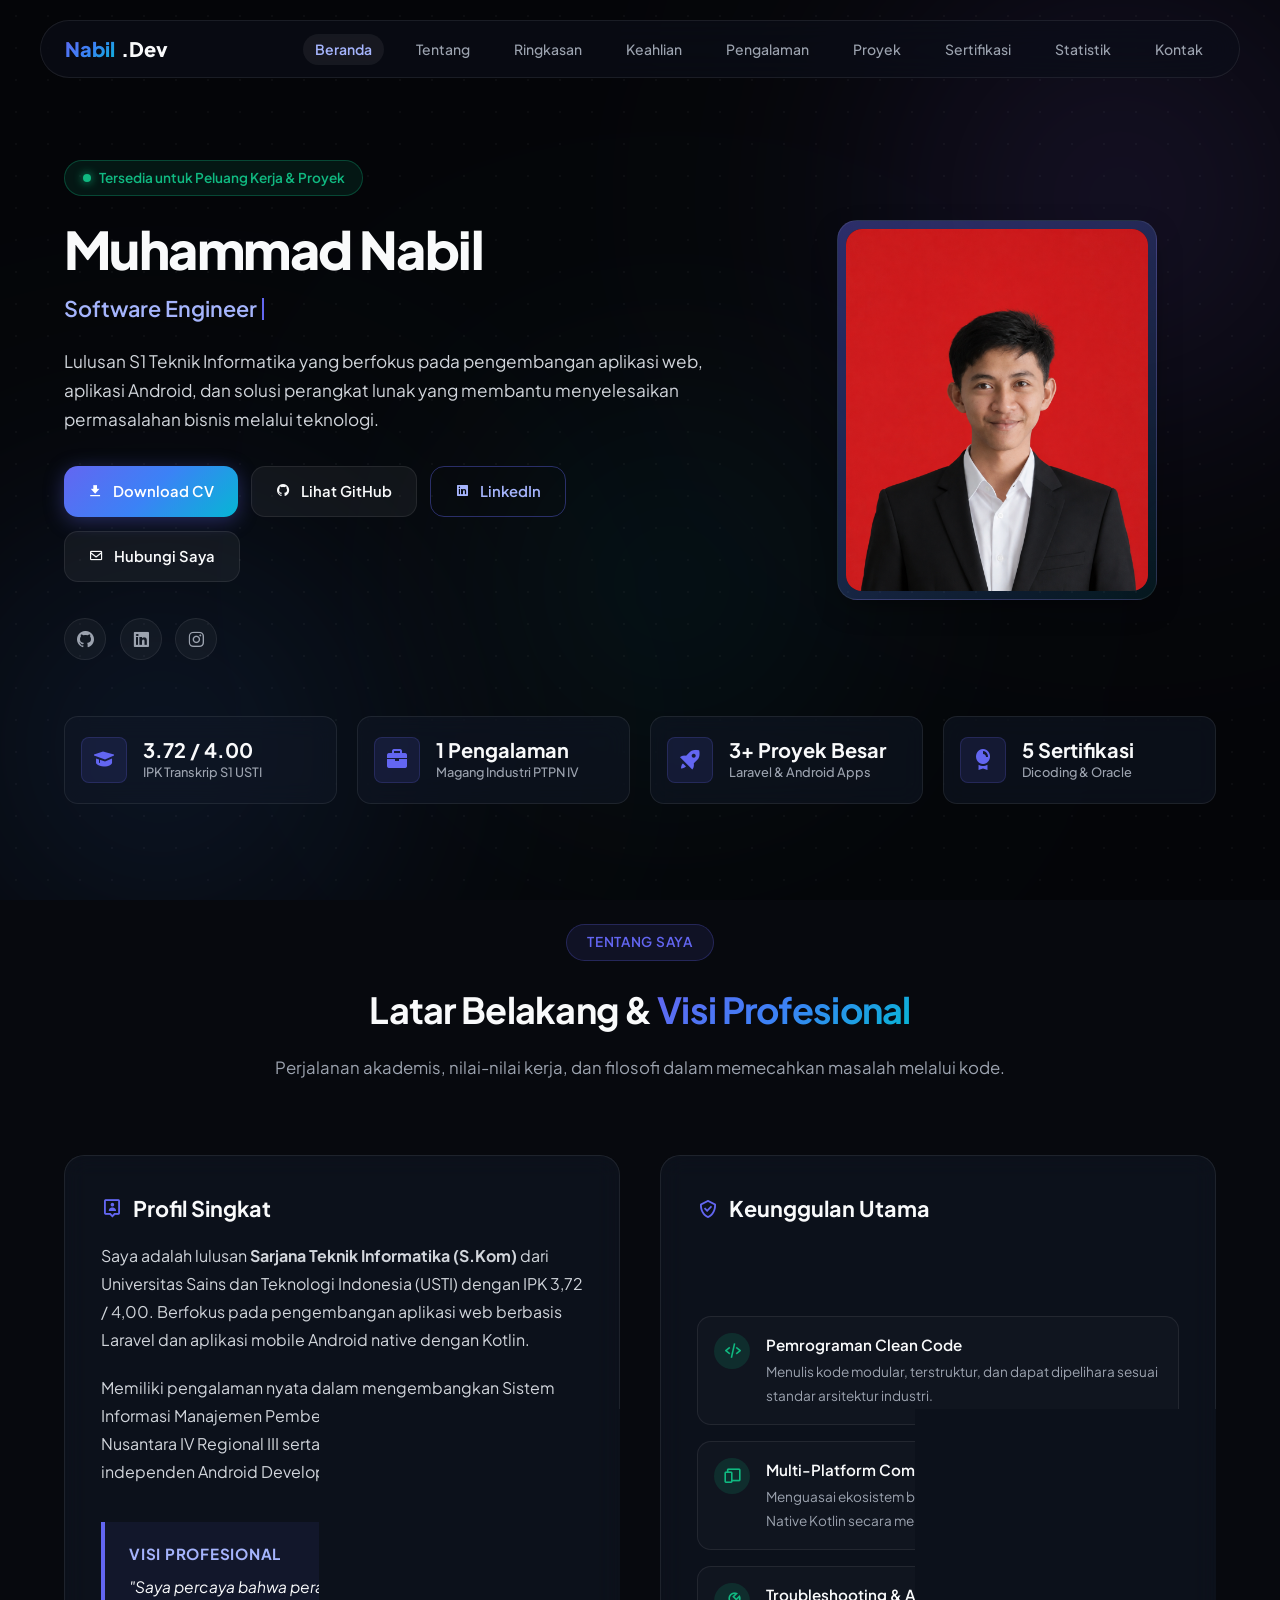
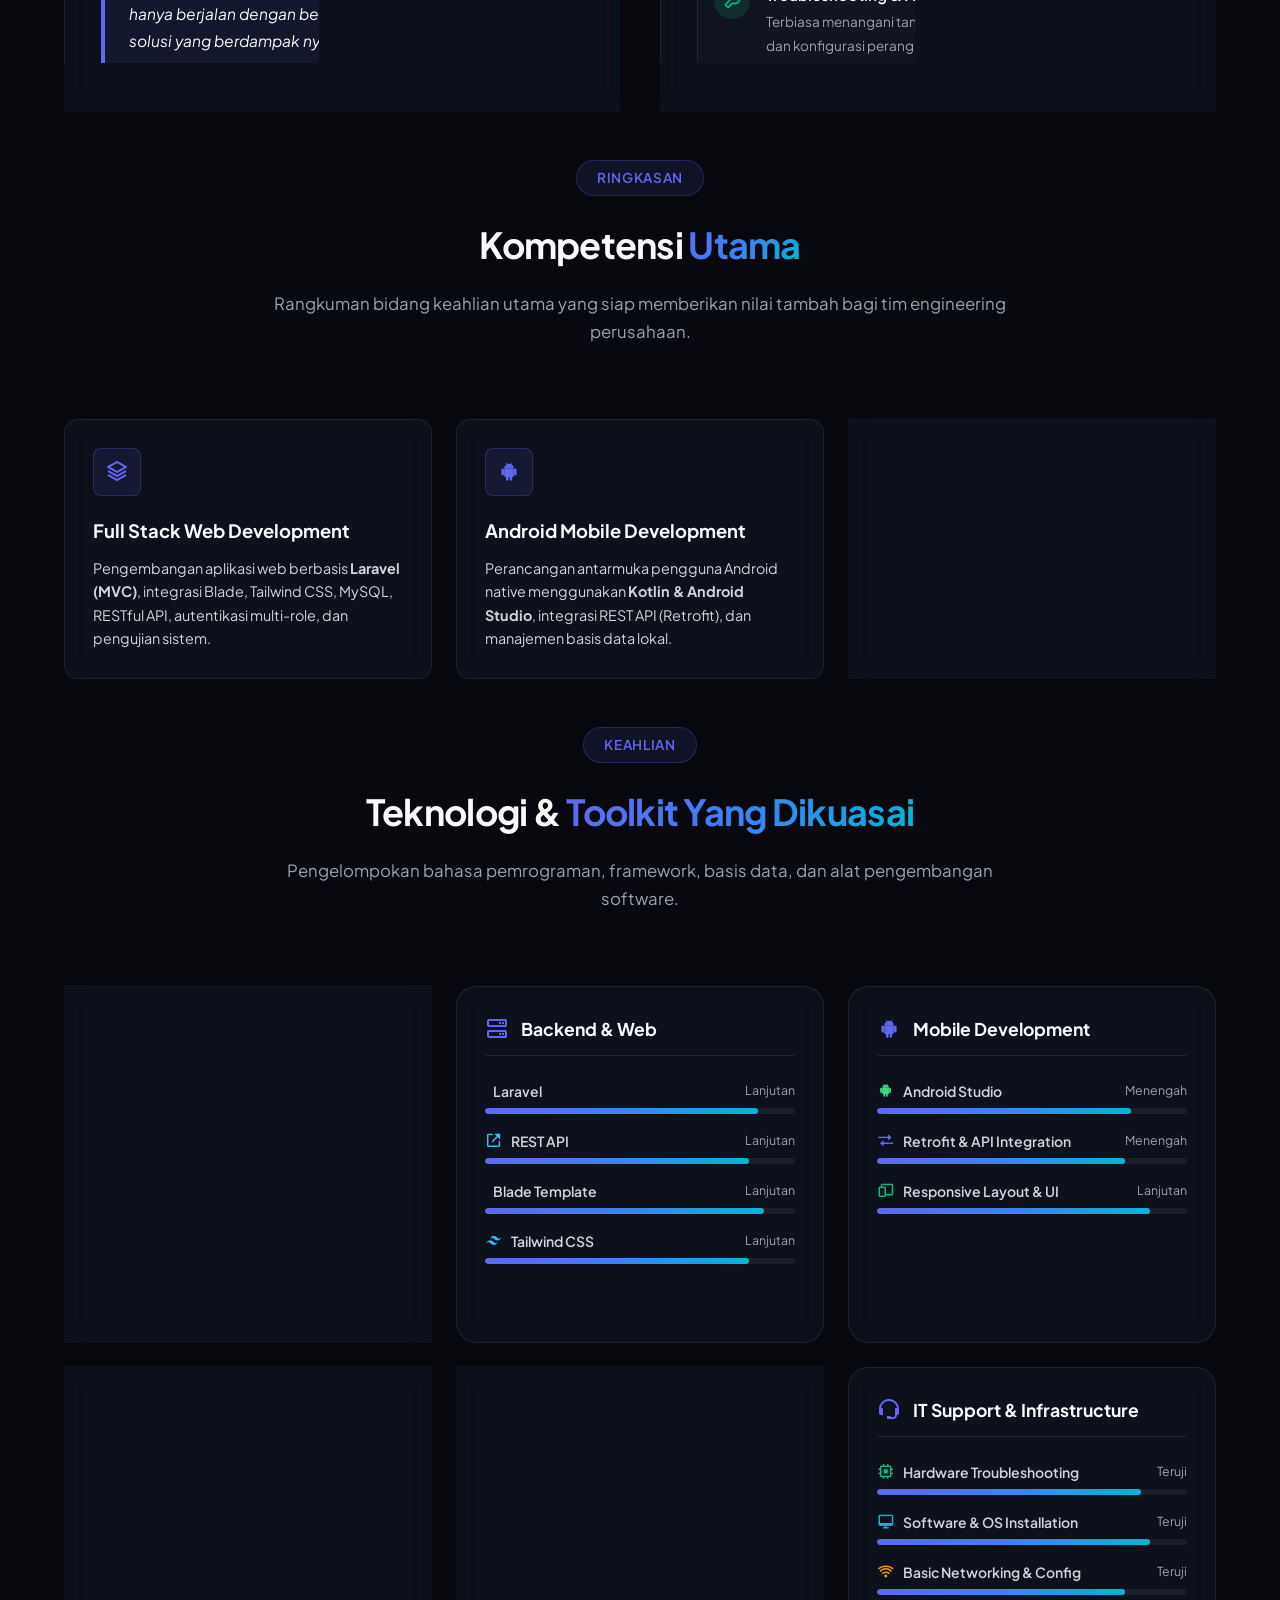
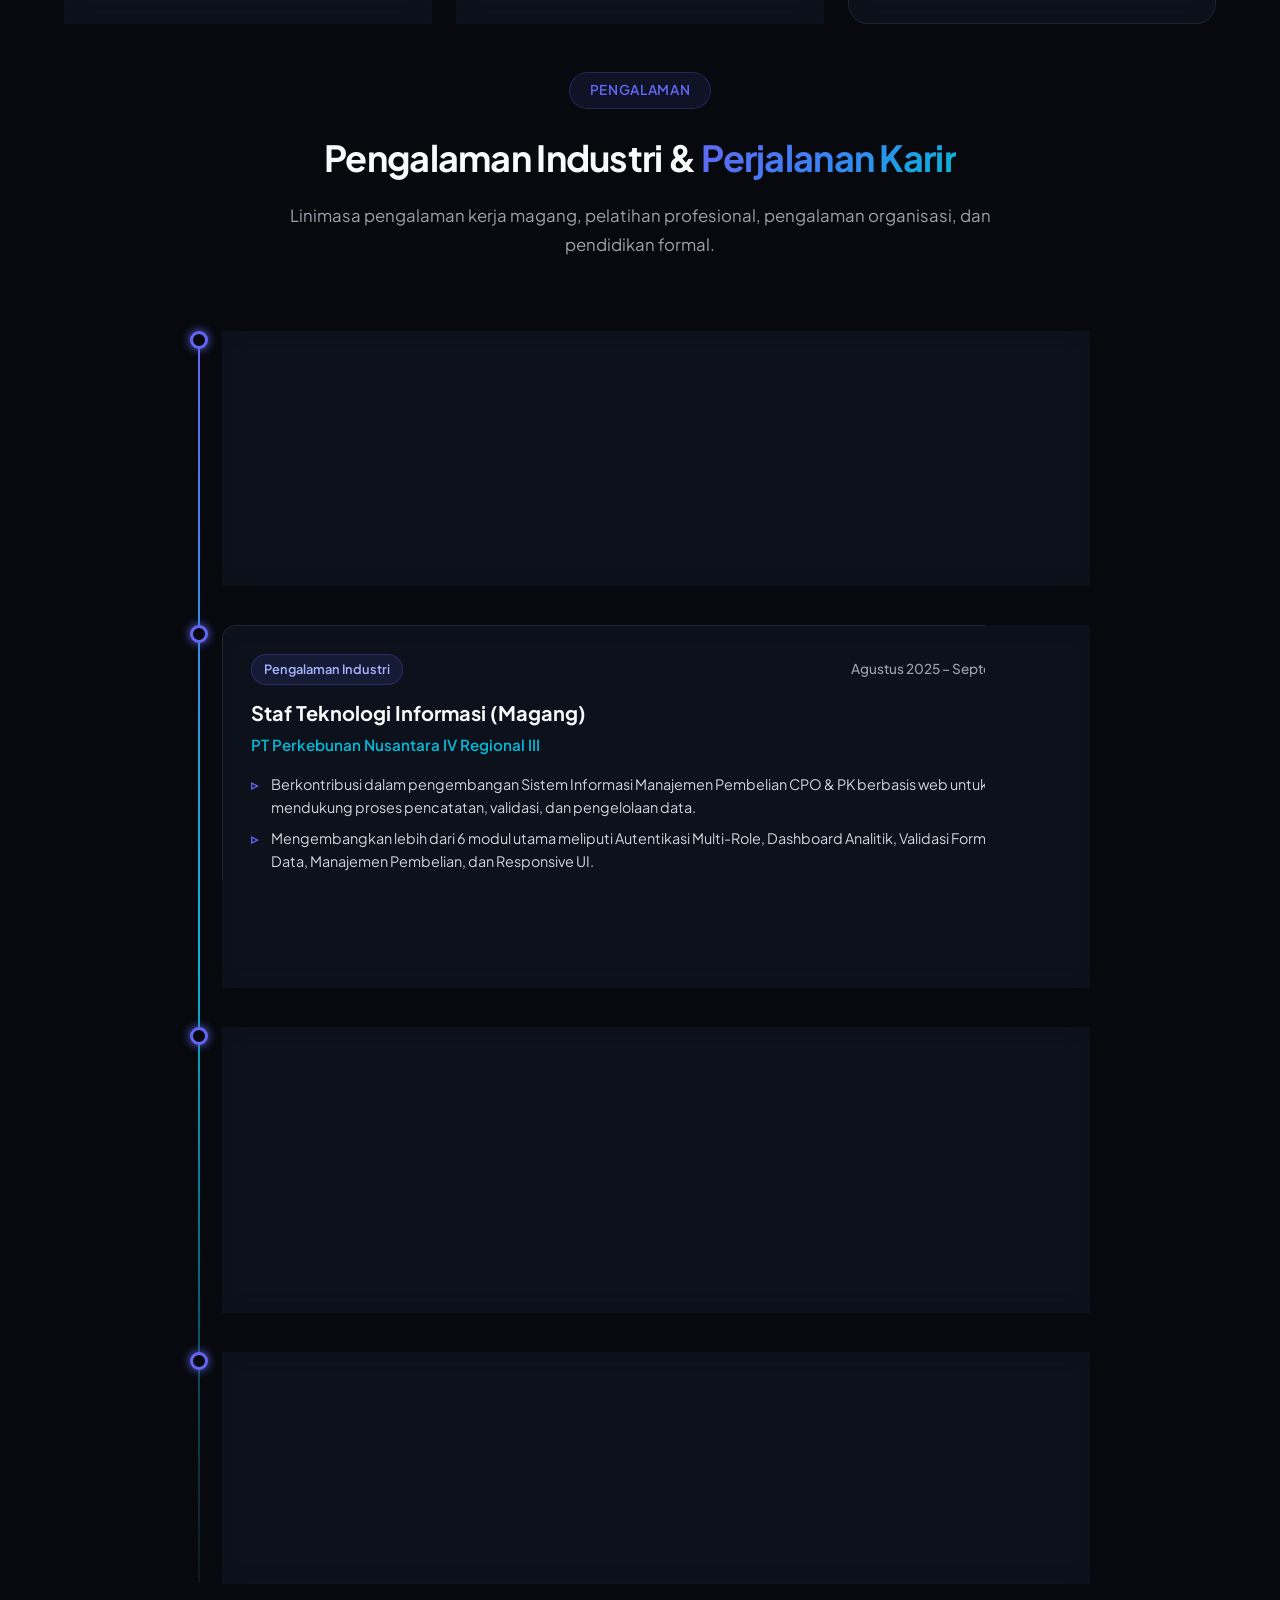
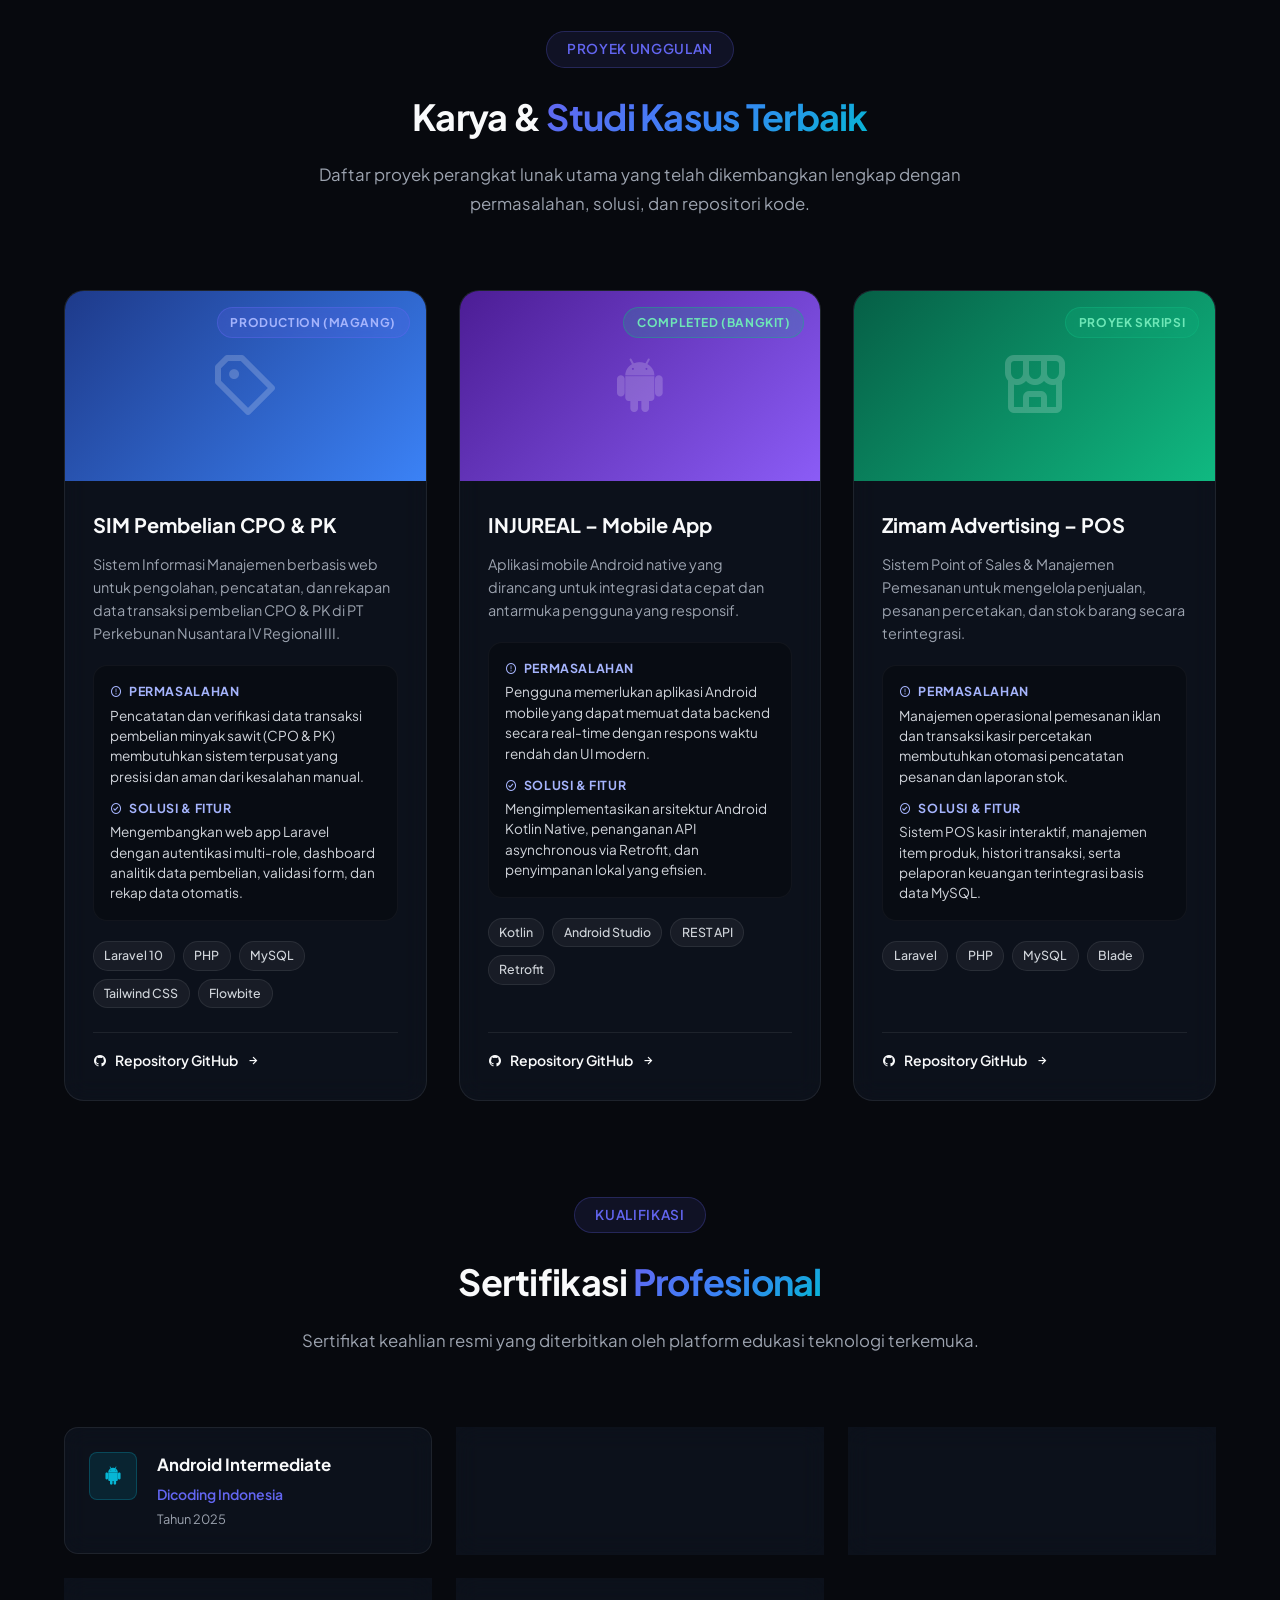
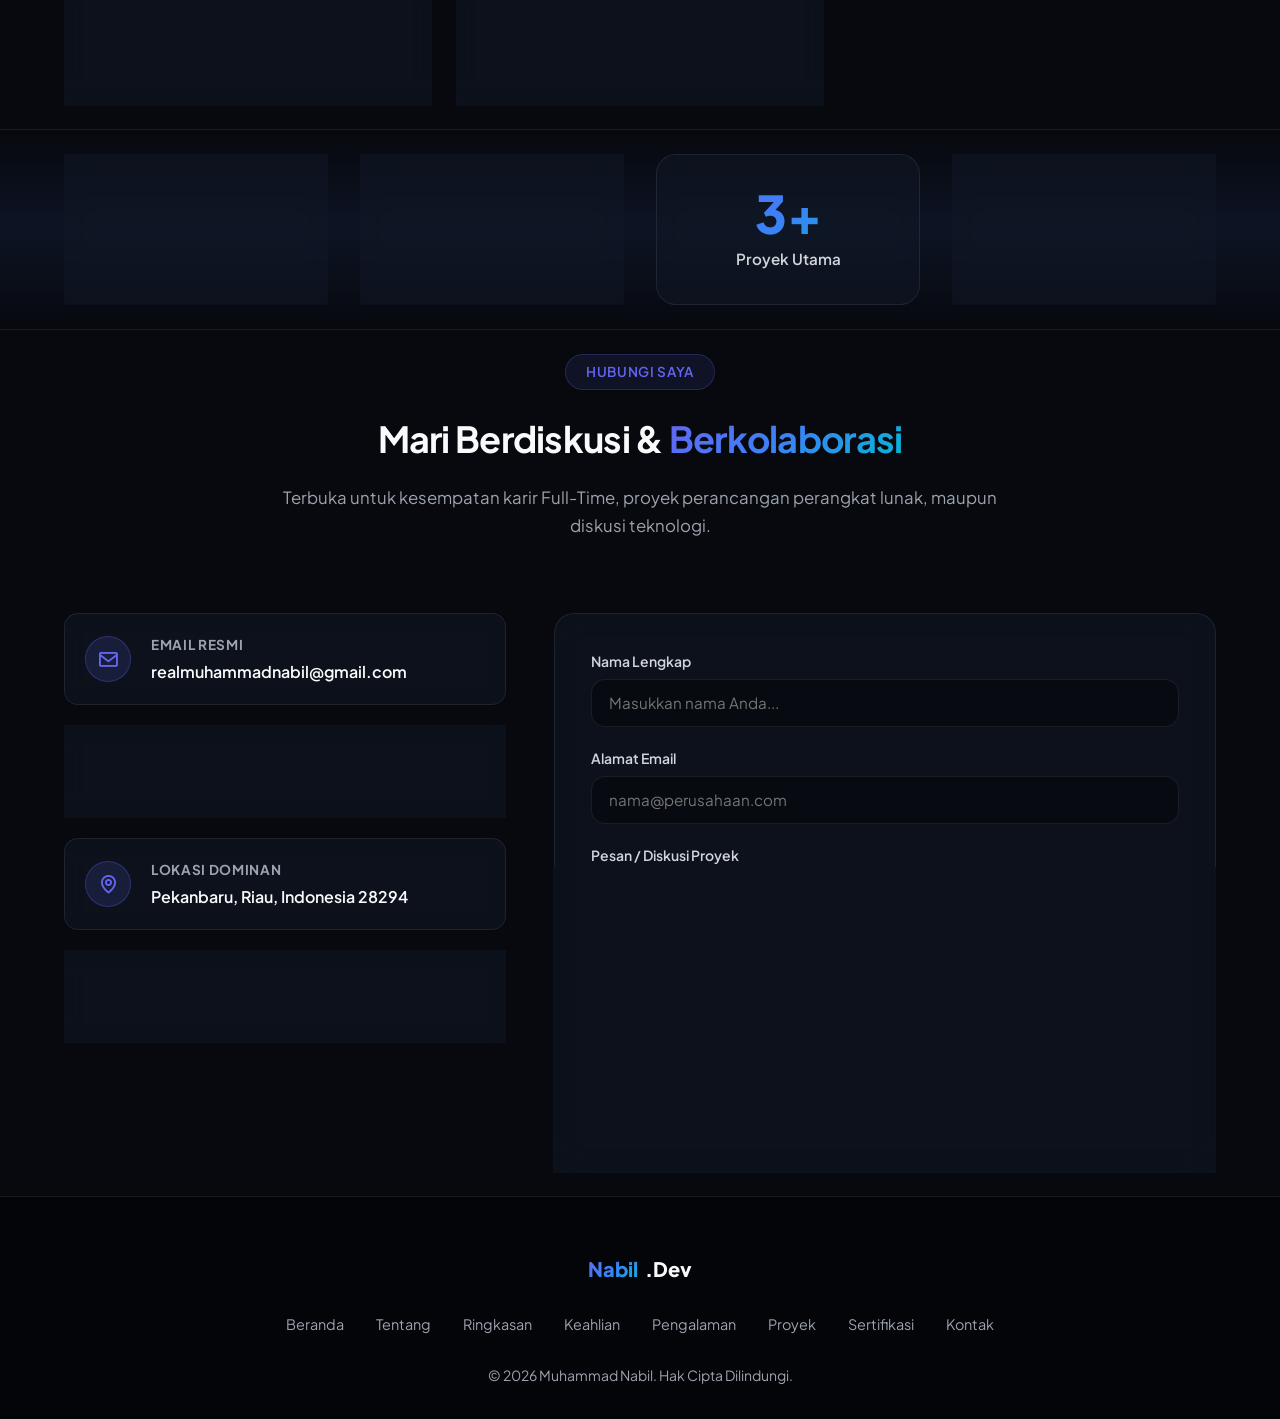
==== commit 199addf0: "update" ====
--- a/index.html
+++ b/index.html
@@ -1,42 +1,119 @@
 <!DOCTYPE html>
-<html lang="en">
+<html lang="id">
 
 <head>
     <meta charset="UTF-8">
     <meta http-equiv="X-UA-Compatible" content="IE=edge">
     <meta name="viewport" content="width=device-width, initial-scale=1.0">
-    <title>Muhammad Nabil | Portofolio</title>
-    <link rel="shortcut icon" href="./pages/img/photome2.png" />
+
+    <!-- SEO Meta Tags -->
+    <title>Muhammad Nabil | Software Engineer, Laravel & Android Developer</title>
+    <meta name="description"
+        content="Portofolio Profesional Muhammad Nabil - Software Engineer, Laravel Developer, & Android Developer. Lulusan S1 Teknik Informatika USTI Pekanbaru dengan IPK 3.72/4.00, berpengalaman di PTPN IV Regional III dan Bangkit Academy.">
+    <meta name="keywords"
+        content="Muhammad Nabil, Muhammad Nabil, Software Engineer, Laravel Developer, Android Developer, Web Developer Pekanbaru, Bangkit Academy, PTPN IV Regional III, Portofolio IT">
+    <meta name="author" content="Muhammad Nabil">
+    <meta name="robots" content="index, follow">
+    <link rel="canonical" href="https://nabil17-alt.github.io/Portofolio/" />
+
+    <!-- Open Graph / Facebook / LinkedIn -->
+    <meta property="og:type" content="website">
+    <meta property="og:url" content="https://nabil17-alt.github.io/Portofolio/">
+    <meta property="og:title" content="Muhammad Nabil | Software Engineer & Developer">
+    <meta property="og:description"
+        content="Portofolio profesional Muhammad Nabil - Software Engineer, Laravel Developer, dan Android Developer lulusan USTI (IPK 3.72/4.00).">
+    <meta property="og:image" content="./pages/img/Muhammad_Nabil.png">
+    <meta property="og:locale" content="id_ID">
+
+    <!-- Twitter Card -->
+    <meta name="twitter:card" content="summary_large_image">
+    <meta name="twitter:url" content="https://nabil17-alt.github.io/Portofolio/">
+    <meta name="twitter:title" content="Muhammad Nabil | Software Engineer & Developer">
+    <meta name="twitter:description"
+        content="Portofolio profesional Software Engineer, Laravel & Android Developer. Lulusan S1 Teknik Informatika IPK 3.72.">
+    <meta name="twitter:image" content="./pages/img/Muhammad_Nabil.png">
+
+    <!-- Favicon & Stylesheets -->
+    <link rel="shortcut icon" href="./pages/img/Muhammad_Nabil2.png" type="image/png" />
     <link rel="stylesheet" href="index.css">
     <link href="https://unpkg.com/boxicons@2.1.4/css/boxicons.min.css" rel="stylesheet">
+
+    <!-- Schema.org Person Structured Data (JSON-LD) -->
+    <script type="application/ld+json">
+    {
+      "@context": "https://schema.org",
+      "@type": "Person",
+      "name": "Muhammad Nabil",
+      "honorificSuffix": "S.Kom",
+      "jobTitle": "Software Engineer",
+      "worksFor": {
+        "@type": "Organization",
+        "name": "PT Perkebunan Nusantara IV Regional III"
+      },
+      "alumniOf": {
+        "@type": "EducationalOrganization",
+        "name": "Universitas Sains dan Teknologi Indonesia (USTI)"
+      },
+      "url": "https://nabil17-alt.github.io/Portofolio/",
+      "sameAs": [
+        "https://github.com/Nabil17-alt",
+        "https://www.linkedin.com/in/muhammad-nabil-377629272/",
+        "https://www.instagram.com/muhammadnabil_17/"
+      ],
+      "knowsAbout": [
+        "Software Engineering",
+        "Laravel",
+        "PHP",
+        "Android Development",
+        "Kotlin",
+        "MySQL",
+        "REST API",
+        "IT Support"
+      ],
+      "address": {
+        "@type": "PostalAddress",
+        "addressLocality": "Pekanbaru",
+        "addressRegion": "Riau",
+        "addressCountry": "ID"
+      }
+    }
+    </script>
 </head>
 
 <body>
-    <!-- Background Auroras -->
+    <!-- Top Scroll Progress Bar -->
+    <div class="scroll-progress-container">
+        <div class="scroll-progress-bar" id="scroll-bar"></div>
+    </div>
+
+    <!-- Background Aurora Effect -->
     <div class="aurora-container">
         <div class="aurora aurora-1"></div>
         <div class="aurora aurora-2"></div>
         <div class="aurora aurora-3"></div>
     </div>
 
-    <!-- Scroll Top Button -->
-    <div class="scroll-top" id="scroll-top-btn">
+    <!-- Scroll To Top Button -->
+    <div class="scroll-top" id="scroll-top-btn" aria-label="Kembali ke atas">
         <i class="bx bx-up-arrow-alt"></i>
     </div>
 
     <!-- Floating Navigation Header -->
     <header id="header">
         <div class="nav container">
-            <a href="#" class="logo"><span>Nabil</span>.Dev</a>
+            <a href="#home" class="logo"><span>Nabil</span>.Dev</a>
             <ul class="navbar">
-                <li><a href="#home" class="nav-link active">Home</a></li>
-                <li><a href="#about" class="nav-link">About</a></li>
-                <li><a href="#skills" class="nav-link">Skills</a></li>
-                <li><a href="#timeline" class="nav-link">Journey</a></li>
-                <li><a href="#portofolio" class="nav-link">Projects</a></li>
-                <li><a href="#contact" class="nav-link">Contact</a></li>
+                <li><a href="#home" class="nav-link active">Beranda</a></li>
+                <li><a href="#about" class="nav-link">Tentang</a></li>
+                <li><a href="#summary" class="nav-link">Ringkasan</a></li>
+                <li><a href="#skills" class="nav-link">Keahlian</a></li>
+                <li><a href="#experience" class="nav-link">Pengalaman</a></li>
+                <li><a href="#projects" class="nav-link">Proyek</a></li>
+                <li><a href="#certifications" class="nav-link">Sertifikasi</a></li>
+                <li><a href="#stats" class="nav-link">Statistik</a></li>
+                <li><a href="#contact" class="nav-link">Kontak</a></li>
             </ul>
-            <div class="menu-icon" id="menu-toggle">
+            <div class="menu-icon" id="menu-toggle" aria-label="Toggle Menu">
                 <span></span>
                 <span></span>
                 <span></span>
@@ -44,228 +121,818 @@
         </div>
     </header>
 
-    <!-- Hero Section -->
-    <section class="hero container" id="home">
-        <div class="hero-wrapper">
-            <div class="hero-text fade-up-element">
-                <span class="hero-tag">Available for Projects</span>
-                <h1>Designing digital solutions with <span>precision & code</span>.</h1>
-                <p>Hi, I am Muhammad Nabil. I am a passionate <span
-                        style="color: var(--primary); font-weight: 600;">Software Engineer and Web Developer</span> with
-                    a degree of <span style="font-weight: 600;">Computer (S.Kom)</span> in Informatics Engineering from
-                    <span class="color-uni">Universitas Sains dan Teknologi Indonesia</span>.</p>
-                <div class="social-links">
-                    <a href="https://github.com/Nabil17-alt" target="_blank" rel="noopener" class="social-btn"
-                        aria-label="GitHub"><i class="bx bxl-github"></i></a>
-                    <a href="https://www.linkedin.com/in/muhammad-nabil-377629272/" target="_blank" rel="noopener"
-                        class="social-btn" aria-label="LinkedIn"><i class="bx bxl-linkedin-square"></i></a>
-                    <a href="https://www.instagram.com/muhammadnabil_17/" target="_blank" rel="noopener"
-                        class="social-btn" aria-label="Instagram"><i class="bx bxl-instagram"></i></a>
-                </div>
-            </div>
-            <div class="hero-img-container fade-up-element" style="transition-delay: 0.2s;">
-                <div class="hero-img-wrapper">
-                    <div class="hero-img-inner">
-                        <img src="./pages/img/photome.png" alt="Muhammad Nabil Profile Picture">
-                    </div>
-                </div>
-            </div>
-        </div>
-    </section>
-
-    <!-- About Section -->
-    <section class="about container fade-up-element" id="about">
-        <h2 class="section-title">About Me</h2>
-        <p class="section-subtitle">Discover my drive, background, and how I view the programming universe.</p>
-        <div class="about-wrapper">
-            <div class="about-visual">
-                <h3>Creative Mind</h3>
-                <p>Translating logical structures into functional software aesthetics.</p>
-                <a href="./pages/CV_Muhammad_Nabil" class="cv-btn" download>
-                    Download CV <i class="bx bxs-download"></i>
-                </a>
-            </div>
-            <div class="about-details">
-                <p>I am an <span>Informatics Engineering graduate, holding a Bachelor of Computer (S.Kom) degree</span>,
-                    who treats every coding error not as a block, but as an interesting challenge to engineer a better
-                    solution. To me, code is the canvas, and I am the artist.</p>
-                <p>Always pushing the boundaries of web development and software applications, exploring newer
-                    technologies to craft premium and responsive digital products.</p>
+    <main>
+        <!-- 1. Hero Section -->
+        <section class="hero container" id="home">
+            <div class="hero-wrapper">
+                <div class="hero-text fade-up-element">
+                    <div class="hero-tag">
+                        <span class="hero-tag-dot"></span>
+                        Tersedia untuk Peluang Kerja & Proyek
+                    </div>
+                    <h1>Muhammad Nabil</h1>
+                    <div class="typing-container">
+                        <span id="typing-text"></span>
+                        <span class="typing-cursor"></span>
+                    </div>
+                    <p class="hero-desc">
+                        Lulusan S1 Teknik Informatika yang berfokus pada pengembangan aplikasi web, aplikasi Android, dan solusi perangkat lunak yang membantu menyelesaikan permasalahan bisnis melalui teknologi.
+                    </p>
+
+                    <!-- CTA Buttons -->
+                    <div class="hero-cta-group">
+                        <a href="./pages/CV_Muhammad_Nabil.pdf" class="btn btn-primary" download>
+                            <i class="bx bxs-download"></i> Download CV
+                        </a>
+                        <a href="https://github.com/Nabil17-alt" target="_blank" rel="noopener" class="btn btn-secondary">
+                            <i class="bx bxl-github"></i> Lihat GitHub
+                        </a>
+                        <a href="https://www.linkedin.com/in/muhammad-nabil-377629272/" target="_blank" rel="noopener" class="btn btn-outline">
+                            <i class="bx bxl-linkedin-square"></i> LinkedIn
+                        </a>
+                        <a href="#contact" class="btn btn-secondary">
+                            <i class="bx bx-envelope"></i> Hubungi Saya
+                        </a>
+                    </div>
+
+                    <!-- Social Icons -->
+                    <div class="hero-socials">
+                        <a href="https://github.com/Nabil17-alt" target="_blank" rel="noopener" class="social-btn" aria-label="GitHub"><i class="bx bxl-github"></i></a>
+                        <a href="https://www.linkedin.com/in/muhammad-nabil-377629272/" target="_blank" rel="noopener" class="social-btn" aria-label="LinkedIn"><i class="bx bxl-linkedin-square"></i></a>
+                        <a href="https://www.instagram.com/muhammadnabil_17/" target="_blank" rel="noopener" class="social-btn" aria-label="Instagram"><i class="bx bxl-instagram"></i></a>
+                    </div>
+                </div>
+
+                <div class="hero-img-container fade-up-element">
+                    <div class="hero-img-wrapper">
+                        <div class="hero-img-inner">
+                            <img src="./pages/img/Muhammad_Nabil.png" alt="Foto Profil Muhammad Nabil" loading="lazy">
+                        </div>
+                    </div>
+                </div>
+            </div>
+
+            <!-- Professional Summary Cards (Below Hero) -->
+            <div class="hero-summary-cards fade-up-element">
+                <div class="summary-card">
+                    <div class="summary-icon"><i class="bx bxs-graduation"></i></div>
+                    <div class="summary-content">
+                        <h4>3.72 / 4.00</h4>
+                        <p>IPK Transkrip S1 USTI</p>
+                    </div>
+                </div>
+                <div class="summary-card">
+                    <div class="summary-icon"><i class="bx bxs-briefcase"></i></div>
+                    <div class="summary-content">
+                        <h4>1 Pengalaman</h4>
+                        <p>Magang Industri PTPN IV</p>
+                    </div>
+                </div>
+                <div class="summary-card">
+                    <div class="summary-icon"><i class="bx bxs-rocket"></i></div>
+                    <div class="summary-content">
+                        <h4>3+ Proyek Besar</h4>
+                        <p>Laravel & Android Apps</p>
+                    </div>
+                </div>
+                <div class="summary-card">
+                    <div class="summary-icon"><i class="bx bxs-award"></i></div>
+                    <div class="summary-content">
+                        <h4>5 Sertifikasi</h4>
+                        <p>Dicoding & Oracle</p>
+                    </div>
+                </div>
+            </div>
+        </section>
+
+        <!-- 2. Tentang Saya Section -->
+        <section class="about container fade-up-element" id="about">
+            <div class="section-header">
+                <span class="section-tag">Tentang Saya</span>
+                <h2 class="section-title">Latar Belakang & <span>Visi Profesional</span></h2>
+                <p class="section-subtitle">
+                    Perjalanan akademis, nilai-nilai kerja, dan filosofi dalam memecahkan masalah melalui kode.
+                </p>
+            </div>
+
+            <div class="about-grid">
+                <div class="about-card">
+                    <div>
+                        <div class="about-card-title">
+                            <i class="bx bx-user-pin"></i> Profil Singkat
+                        </div>
+                        <p>
+                            Saya adalah lulusan <strong>Sarjana Teknik Informatika (S.Kom)</strong> dari Universitas Sains dan Teknologi Indonesia (USTI) dengan IPK 3,72 / 4,00. Berfokus pada pengembangan aplikasi web berbasis Laravel dan aplikasi mobile Android native dengan Kotlin.
+                        </p>
+                        <p>
+                            Memiliki pengalaman nyata dalam mengembangkan Sistem Informasi Manajemen Pembelian CPO & PK di PT Perkebunan Nusantara IV Regional III serta mengikuti program studi independen Android Development di Bangkit Academy (MSIB).
+                        </p>
+                    </div>
+
+                    <div class="vision-box">
+                        <h4>Visi Profesional</h4>
+                        <p>"Saya percaya bahwa perangkat lunak yang baik bukan hanya berjalan dengan benar, tetapi juga memberikan solusi yang berdampak nyata bagi pengguna dan bisnis."</p>
+                    </div>
+                </div>
+
+                <div class="about-card">
+                    <div class="about-card-title">
+                        <i class="bx bx-check-shield"></i> Keunggulan Utama
+                    </div>
+                    <div class="about-highlights">
+                        <div class="highlight-item">
+                            <div class="highlight-icon"><i class="bx bx-code-alt"></i></div>
+                            <div class="highlight-text">
+                                <h5>Pemrograman Clean Code</h5>
+                                <p>Menulis kode modular, terstruktur, dan dapat dipelihara sesuai standar arsitektur industri.</p>
+                            </div>
+                        </div>
+                        <div class="highlight-item">
+                            <div class="highlight-icon"><i class="bx bx-devices"></i></div>
+                            <div class="highlight-text">
+                                <h5>Multi-Platform Competency</h5>
+                                <p>Menguasai ekosistem backend Laravel PHP dan Android Native Kotlin secara menyeluruh.</p>
+                            </div>
+                        </div>
+                        <div class="highlight-item">
+                            <div class="highlight-icon"><i class="bx bx-wrench"></i></div>
+                            <div class="highlight-text">
+                                <h5>Troubleshooting & Analytical Mindset</h5>
+                                <p>Terbiasa menangani tantangan debugging, optimalisasi query, dan konfigurasi perangkat IT.</p>
+                            </div>
+                        </div>
+                    </div>
+                </div>
+            </div>
+        </section>
+
+        <!-- 3. Ringkasan Profesional Section -->
+        <section class="summary-section container fade-up-element" id="summary">
+            <div class="section-header">
+                <span class="section-tag">Ringkasan</span>
+                <h2 class="section-title">Kompetensi <span>Utama</span></h2>
+                <p class="section-subtitle">
+                    Rangkuman bidang keahlian utama yang siap memberikan nilai tambah bagi tim engineering perusahaan.
+                </p>
+            </div>
+
+            <div class="summary-grid">
+                <div class="prof-summary-box">
+                    <div class="prof-icon-badge"><i class="bx bx-layer"></i></div>
+                    <h3>Full Stack Web Development</h3>
+                    <p>
+                        Pengembangan aplikasi web berbasis <strong>Laravel (MVC)</strong>, integrasi Blade, Tailwind CSS, MySQL, RESTful API, autentikasi multi-role, dan pengujian sistem.
+                    </p>
+                </div>
+                <div class="prof-summary-box">
+                    <div class="prof-icon-badge"><i class="bx bxl-android"></i></div>
+                    <h3>Android Mobile Development</h3>
+                    <p>
+                        Perancangan antarmuka pengguna Android native menggunakan <strong>Kotlin & Android Studio</strong>, integrasi REST API (Retrofit), dan manajemen basis data lokal.
+                    </p>
+                </div>
+                <div class="prof-summary-box">
+                    <div class="prof-icon-badge"><i class="bx bx-cog"></i></div>
+                    <h3>IT Support & Infrastructure</h3>
+                    <p>
+                        Troubleshooting hardware & software, instalasi sistem operasi, konfigurasi perangkat jaringan dasar, serta pemeliharaan lingkungan kerja IT.
+                    </p>
+                </div>
+            </div>
+        </section>
+
+        <!-- 4. Keahlian Section -->
+        <section class="skills container fade-up-element" id="skills">
+            <div class="section-header">
+                <span class="section-tag">Keahlian</span>
+                <h2 class="section-title">Teknologi & <span>Toolkit Yang Dikuasai</span></h2>
+                <p class="section-subtitle">
+                    Pengelompokan bahasa pemrograman, framework, basis data, dan alat pengembangan software.
+                </p>
+            </div>
+
+            <div class="skills-grid">
+                <!-- Bahasa Pemrograman -->
+                <div class="skills-category">
+                    <div class="category-header">
+                        <i class="bx bx-code-curly"></i>
+                        <h3>Bahasa Pemrograman</h3>
+                    </div>
+                    <div class="skills-list">
+                        <div class="skill-item-row">
+                            <div class="skill-label-group">
+                                <span class="skill-name"><i class="bx bxl-php" style="color:#777bb4"></i> PHP</span>
+                                <span class="skill-level-text">Lanjutan</span>
+                            </div>
+                            <div class="skill-progress-bg"><div class="skill-progress-fill" style="width: 90%;"></div></div>
+                        </div>
+                        <div class="skill-item-row">
+                            <div class="skill-label-group">
+                                <span class="skill-name"><i class="bx bxl-javascript" style="color:#f7df1e"></i> JavaScript</span>
+                                <span class="skill-level-text">Menengah</span>
+                            </div>
+                            <div class="skill-progress-bg"><div class="skill-progress-fill" style="width: 82%;"></div></div>
+                        </div>
+                        <div class="skill-item-row">
+                            <div class="skill-label-group">
+                                <span class="skill-name"><i class="bx bx-mobile-alt" style="color:#7f52ff"></i> Kotlin</span>
+                                <span class="skill-level-text">Menengah</span>
+                            </div>
+                            <div class="skill-progress-bg"><div class="skill-progress-fill" style="width: 80%;"></div></div>
+                        </div>
+                        <div class="skill-item-row">
+                            <div class="skill-label-group">
+                                <span class="skill-name"><i class="bx bx-data" style="color:#00758f"></i> SQL</span>
+                                <span class="skill-level-text">Lanjutan</span>
+                            </div>
+                            <div class="skill-progress-bg"><div class="skill-progress-fill" style="width: 85%;"></div></div>
+                        </div>
+                        <div class="skill-item-row">
+                            <div class="skill-label-group">
+                                <span class="skill-name"><i class="bx bxl-html5" style="color:#e34c26"></i> HTML5 / CSS3</span>
+                                <span class="skill-level-text">Lanjutan</span>
+                            </div>
+                            <div class="skill-progress-bg"><div class="skill-progress-fill" style="width: 92%;"></div></div>
+                        </div>
+                    </div>
+                </div>
+
+                <!-- Backend -->
+                <div class="skills-category">
+                    <div class="category-header">
+                        <i class="bx bx-server"></i>
+                        <h3>Backend & Web</h3>
+                    </div>
+                    <div class="skills-list">
+                        <div class="skill-item-row">
+                            <div class="skill-label-group">
+                                <span class="skill-name"><i class="bx bxl-laravel" style="color:#ff2d20"></i> Laravel</span>
+                                <span class="skill-level-text">Lanjutan</span>
+                            </div>
+                            <div class="skill-progress-bg"><div class="skill-progress-fill" style="width: 88%;"></div></div>
+                        </div>
+                        <div class="skill-item-row">
+                            <div class="skill-label-group">
+                                <span class="skill-name"><i class="bx bx-link-external" style="color:#38bdf8"></i> REST API</span>
+                                <span class="skill-level-text">Lanjutan</span>
+                            </div>
+                            <div class="skill-progress-bg"><div class="skill-progress-fill" style="width: 85%;"></div></div>
+                        </div>
+                        <div class="skill-item-row">
+                            <div class="skill-label-group">
+                                <span class="skill-name"><i class="bx bxs-file-code" style="color:#f05340"></i> Blade Template</span>
+                                <span class="skill-level-text">Lanjutan</span>
+                            </div>
+                            <div class="skill-progress-bg"><div class="skill-progress-fill" style="width: 90%;"></div></div>
+                        </div>
+                        <div class="skill-item-row">
+                            <div class="skill-label-group">
+                                <span class="skill-name"><i class="bx bxl-tailwind-css" style="color:#38bdf8"></i> Tailwind CSS</span>
+                                <span class="skill-level-text">Lanjutan</span>
+                            </div>
+                            <div class="skill-progress-bg"><div class="skill-progress-fill" style="width: 85%;"></div></div>
+                        </div>
+                    </div>
+                </div>
+
+                <!-- Mobile Development -->
+                <div class="skills-category">
+                    <div class="category-header">
+                        <i class="bx bxl-android"></i>
+                        <h3>Mobile Development</h3>
+                    </div>
+                    <div class="skills-list">
+                        <div class="skill-item-row">
+                            <div class="skill-label-group">
+                                <span class="skill-name"><i class="bx bxl-android" style="color:#3ddc84"></i> Android Studio</span>
+                                <span class="skill-level-text">Menengah</span>
+                            </div>
+                            <div class="skill-progress-bg"><div class="skill-progress-fill" style="width: 82%;"></div></div>
+                        </div>
+                        <div class="skill-item-row">
+                            <div class="skill-label-group">
+                                <span class="skill-name"><i class="bx bx-transfer" style="color:#6366f1"></i> Retrofit & API Integration</span>
+                                <span class="skill-level-text">Menengah</span>
+                            </div>
+                            <div class="skill-progress-bg"><div class="skill-progress-fill" style="width: 80%;"></div></div>
+                        </div>
+                        <div class="skill-item-row">
+                            <div class="skill-label-group">
+                                <span class="skill-name"><i class="bx bx-devices" style="color:#10b981"></i> Responsive Layout & UI</span>
+                                <span class="skill-level-text">Lanjutan</span>
+                            </div>
+                            <div class="skill-progress-bg"><div class="skill-progress-fill" style="width: 88%;"></div></div>
+                        </div>
+                    </div>
+                </div>
+
+                <!-- Database -->
+                <div class="skills-category">
+                    <div class="category-header">
+                        <i class="bx bx-line-chart"></i>
+                        <h3>Database Management</h3>
+                    </div>
+                    <div class="skills-list">
+                        <div class="skill-item-row">
+                            <div class="skill-label-group">
+                                <span class="skill-name"><i class="bx bx-data" style="color:#00758f"></i> MySQL</span>
+                                <span class="skill-level-text">Lanjutan</span>
+                            </div>
+                            <div class="skill-progress-bg"><div class="skill-progress-fill" style="width: 88%;"></div></div>
+                        </div>
+                        <div class="skill-item-row">
+                            <div class="skill-label-group">
+                                <span class="skill-name"><i class="bx bx-sitemap" style="color:#8b5cf6"></i> Relational DB & CRUD</span>
+                                <span class="skill-level-text">Lanjutan</span>
+                            </div>
+                            <div class="skill-progress-bg"><div class="skill-progress-fill" style="width: 90%;"></div></div>
+                        </div>
+                    </div>
+                </div>
+
+                <!-- Tools -->
+                <div class="skills-category">
+                    <div class="category-header">
+                        <i class="bx bx-wrench"></i>
+                        <h3>Tools & Workflow</h3>
+                    </div>
+                    <div class="skills-list">
+                        <div class="skill-item-row">
+                            <div class="skill-label-group">
+                                <span class="skill-name"><i class="bx bxl-git" style="color:#f05032"></i> Git & GitHub</span>
+                                <span class="skill-level-text">Lanjutan</span>
+                            </div>
+                            <div class="skill-progress-bg"><div class="skill-progress-fill" style="width: 88%;"></div></div>
+                        </div>
+                        <div class="skill-item-row">
+                            <div class="skill-label-group">
+                                <span class="skill-name"><i class="bx bx-send" style="color:#ff6c37"></i> Postman API</span>
+                                <span class="skill-level-text">Lanjutan</span>
+                            </div>
+                            <div class="skill-progress-bg"><div class="skill-progress-fill" style="width: 85%;"></div></div>
+                        </div>
+                        <div class="skill-item-row">
+                            <div class="skill-label-group">
+                                <span class="skill-name"><i class="bx bx-code-block" style="color:#007acc"></i> VS Code</span>
+                                <span class="skill-level-text">Lanjutan</span>
+                            </div>
+                            <div class="skill-progress-bg"><div class="skill-progress-fill" style="width: 92%;"></div></div>
+                        </div>
+                    </div>
+                </div>
+
+                <!-- IT Support -->
+                <div class="skills-category">
+                    <div class="category-header">
+                        <i class="bx bx-support"></i>
+                        <h3>IT Support & Infrastructure</h3>
+                    </div>
+                    <div class="skills-list">
+                        <div class="skill-item-row">
+                            <div class="skill-label-group">
+                                <span class="skill-name"><i class="bx bx-chip" style="color:#10b981"></i> Hardware Troubleshooting</span>
+                                <span class="skill-level-text">Teruji</span>
+                            </div>
+                            <div class="skill-progress-bg"><div class="skill-progress-fill" style="width: 85%;"></div></div>
+                        </div>
+                        <div class="skill-item-row">
+                            <div class="skill-label-group">
+                                <span class="skill-name"><i class="bx bx-desktop" style="color:#06b6d4"></i> Software & OS Installation</span>
+                                <span class="skill-level-text">Teruji</span>
+                            </div>
+                            <div class="skill-progress-bg"><div class="skill-progress-fill" style="width: 88%;"></div></div>
+                        </div>
+                        <div class="skill-item-row">
+                            <div class="skill-label-group">
+                                <span class="skill-name"><i class="bx bx-wifi" style="color:#f59e0b"></i> Basic Networking & Config</span>
+                                <span class="skill-level-text">Teruji</span>
+                            </div>
+                            <div class="skill-progress-bg"><div class="skill-progress-fill" style="width: 80%;"></div></div>
+                        </div>
+                    </div>
+                </div>
+            </div>
+        </section>
+
+        <!-- 5. Pengalaman Section -->
+        <section class="timeline-section container fade-up-element" id="experience">
+            <div class="section-header">
+                <span class="section-tag">Pengalaman</span>
+                <h2 class="section-title">Pengalaman Industri & <span>Perjalanan Karir</span></h2>
+                <p class="section-subtitle">
+                    Linimasa pengalaman kerja magang, pelatihan profesional, pengalaman organisasi, dan pendidikan formal.
+                </p>
+            </div>
+
+            <div class="timeline">
+                <!-- 1. Pendidikan USTI -->
+                <div class="timeline-item">
+                    <div class="timeline-dot"></div>
+                    <div class="timeline-content">
+                        <div class="timeline-header">
+                            <span class="timeline-badge">Pendidikan Formal</span>
+                            <span class="timeline-date">2022 – 2026</span>
+                        </div>
+                        <h3>S1 Teknik Informatika (S.Kom)</h3>
+                        <h4>Universitas Sains dan Teknologi Indonesia (USTI)</h4>
+                        <ul class="timeline-achievements">
+                            <li>Lulus Sarjana Teknik Informatika dengan <strong>IPK 3,72 / 4,00</strong>.</li>
+                            <li>Mendalami rekayasa perangkat lunak, sistem informasi manajemen, basis data relasional, pemrograman web, dan aplikasi mobile.</li>
+                        </ul>
+                    </div>
+                </div>
+
+                <!-- 2. Magang PTPN IV -->
+                <div class="timeline-item">
+                    <div class="timeline-dot"></div>
+                    <div class="timeline-content">
+                        <div class="timeline-header">
+                            <span class="timeline-badge">Pengalaman Industri</span>
+                            <span class="timeline-date">Agustus 2025 – September 2025</span>
+                        </div>
+                        <h3>Staf Teknologi Informasi (Magang)</h3>
+                        <h4>PT Perkebunan Nusantara IV Regional III</h4>
+                        <ul class="timeline-achievements">
+                            <li>Berkontribusi dalam pengembangan Sistem Informasi Manajemen Pembelian CPO & PK berbasis web untuk mendukung proses pencatatan, validasi, dan pengelolaan data.</li>
+                            <li>Mengembangkan lebih dari 6 modul utama meliputi Autentikasi Multi-Role, Dashboard Analitik, Validasi Formulir, Rekap Data, Manajemen Pembelian, dan Responsive UI.</li>
+                            <li>Menggunakan Laravel 10, PHP, Blade, Tailwind CSS, Flowbite, MySQL, serta berkontribusi pada pengujian, troubleshooting, dan dokumentasi sistem.</li>
+                            <li>Melakukan kolaborasi tim pengembang menggunakan Git & GitHub.</li>
+                        </ul>
+                    </div>
+                </div>
+
+                <!-- 3. Bangkit Academy -->
+                <div class="timeline-item">
+                    <div class="timeline-dot"></div>
+                    <div class="timeline-content">
+                        <div class="timeline-header">
+                            <span class="timeline-badge">Studi Independen (MSIB)</span>
+                            <span class="timeline-date">2024</span>
+                        </div>
+                        <h3>Android Development Learner</h3>
+                        <h4>Bangkit Academy / MSIB – Yayasan Dicoding Indonesia</h4>
+                        <ul class="timeline-achievements">
+                            <li>Mempelajari pengembangan aplikasi Android Native menggunakan bahasa Kotlin sesuai standar industri.</li>
+                            <li>Mengimplementasikan perancangan UI/UX responsif, integrasi REST API (Retrofit), manajemen basis data lokal, serta penerapan best practice Git/GitHub.</li>
+                            <li>Menyelesaikan Capstone Project berbasis aplikasi mobile bersama tim lintas bidang.</li>
+                        </ul>
+                    </div>
+                </div>
+
+                <!-- 4. BEM USTI -->
+                <div class="timeline-item">
+                    <div class="timeline-dot"></div>
+                    <div class="timeline-content">
+                        <div class="timeline-header">
+                            <span class="timeline-badge">Organisasi</span>
+                            <span class="timeline-date">2024 – 2025</span>
+                        </div>
+                        <h3>Menteri Pemuda dan Olahraga</h3>
+                        <h4>Badan Eksekutif Mahasiswa (BEM) USTI</h4>
+                        <ul class="timeline-achievements">
+                            <li>Merencanakan, mengoordinasikan, dan mengevaluasi berbagai program kerja kemahasiswaan.</li>
+                            <li>Memimpin eksekusi kegiatan dan berkolaborasi dengan berbagai divisi untuk suksesnya agenda organisasi.</li>
+                        </ul>
+                    </div>
+                </div>
+            </div>
+        </section>
+
+        <!-- 6. Proyek Unggulan Section -->
+        <section class="portofolio container fade-up-element" id="projects">
+            <div class="section-header">
+                <span class="section-tag">Proyek Unggulan</span>
+                <h2 class="section-title">Karya & <span>Studi Kasus Terbaik</span></h2>
+                <p class="section-subtitle">
+                    Daftar proyek perangkat lunak utama yang telah dikembangkan lengkap dengan permasalahan, solusi, dan repositori kode.
+                </p>
+            </div>
+
+            <div class="projects-grid">
+                <!-- Project 1 -->
+                <div class="project-card">
+                    <div class="project-img-box">
+                        <div class="project-gradient-bg" style="background: linear-gradient(135deg, #1e3a8a, #3b82f6);">
+                            <i class="bx bx-purchase-tag-alt project-icon-preview"></i>
+                        </div>
+                        <span class="project-status-badge status-production">Production (Magang)</span>
+                    </div>
+                    <div class="project-body">
+                        <div>
+                            <div class="project-header-row">
+                                <h3 class="project-title">SIM Pembelian CPO & PK</h3>
+                            </div>
+                            <p class="project-desc">
+                                Sistem Informasi Manajemen berbasis web untuk pengolahan, pencatatan, dan rekapan data transaksi pembelian CPO & PK di PT Perkebunan Nusantara IV Regional III.
+                            </p>
+
+                            <div class="project-details-grid">
+                                <div class="detail-block">
+                                    <h5><i class="bx bx-error-circle"></i> Permasalahan</h5>
+                                    <p>Pencatatan dan verifikasi data transaksi pembelian minyak sawit (CPO & PK) membutuhkan sistem terpusat yang presisi dan aman dari kesalahan manual.</p>
+                                </div>
+                                <div class="detail-block">
+                                    <h5><i class="bx bx-check-circle"></i> Solusi & Fitur</h5>
+                                    <p>Mengembangkan web app Laravel dengan autentikasi multi-role, dashboard analitik data pembelian, validasi form, dan rekap data otomatis.</p>
+                                </div>
+                            </div>
+
+                            <div class="project-tech-tags">
+                                <span class="tech-tag">Laravel 10</span>
+                                <span class="tech-tag">PHP</span>
+                                <span class="tech-tag">MySQL</span>
+                                <span class="tech-tag">Tailwind CSS</span>
+                                <span class="tech-tag">Flowbite</span>
+                            </div>
+                        </div>
+
+                        <div class="project-footer-row">
+                            <a href="https://github.com/Nabil17-alt/PTPN4Regional3" target="_blank" rel="noopener" class="project-link-btn">
+                                <i class="bx bxl-github"></i> Repository GitHub <i class="bx bx-right-arrow-alt"></i>
+                            </a>
+                        </div>
+                    </div>
+                </div>
+
+                <!-- Project 2 -->
+                <div class="project-card">
+                    <div class="project-img-box">
+                        <div class="project-gradient-bg" style="background: linear-gradient(135deg, #4c1d95, #8b5cf6);">
+                            <i class="bx bxl-android project-icon-preview"></i>
+                        </div>
+                        <span class="project-status-badge status-completed">Completed (Bangkit)</span>
+                    </div>
+                    <div class="project-body">
+                        <div>
+                            <div class="project-header-row">
+                                <h3 class="project-title">INJUREAL – Mobile App</h3>
+                            </div>
+                            <p class="project-desc">
+                                Aplikasi mobile Android native yang dirancang untuk integrasi data cepat dan antarmuka pengguna yang responsif.
+                            </p>
+
+                            <div class="project-details-grid">
+                                <div class="detail-block">
+                                    <h5><i class="bx bx-error-circle"></i> Permasalahan</h5>
+                                    <p>Pengguna memerlukan aplikasi Android mobile yang dapat memuat data backend secara real-time dengan respons waktu rendah dan UI modern.</p>
+                                </div>
+                                <div class="detail-block">
+                                    <h5><i class="bx bx-check-circle"></i> Solusi & Fitur</h5>
+                                    <p>Mengimplementasikan arsitektur Android Kotlin Native, penanganan API asynchronous via Retrofit, dan penyimpanan lokal yang efisien.</p>
+                                </div>
+                            </div>
+
+                            <div class="project-tech-tags">
+                                <span class="tech-tag">Kotlin</span>
+                                <span class="tech-tag">Android Studio</span>
+                                <span class="tech-tag">REST API</span>
+                                <span class="tech-tag">Retrofit</span>
+                            </div>
+                        </div>
+
+                        <div class="project-footer-row">
+                            <a href="https://github.com/Nabil17-alt/INJUREAL" target="_blank" rel="noopener" class="project-link-btn">
+                                <i class="bx bxl-github"></i> Repository GitHub <i class="bx bx-right-arrow-alt"></i>
+                            </a>
+                        </div>
+                    </div>
+                </div>
+
+                <!-- Project 3 -->
+                <div class="project-card">
+                    <div class="project-img-box">
+                        <div class="project-gradient-bg" style="background: linear-gradient(135deg, #065f46, #10b981);">
+                            <i class="bx bx-store-alt project-icon-preview"></i>
+                        </div>
+                        <span class="project-status-badge status-completed">Proyek Skripsi</span>
+                    </div>
+                    <div class="project-body">
+                        <div>
+                            <div class="project-header-row">
+                                <h3 class="project-title">Zimam Advertising – POS</h3>
+                            </div>
+                            <p class="project-desc">
+                                Sistem Point of Sales & Manajemen Pemesanan untuk mengelola penjualan, pesanan percetakan, dan stok barang secara terintegrasi.
+                            </p>
+
+                            <div class="project-details-grid">
+                                <div class="detail-block">
+                                    <h5><i class="bx bx-error-circle"></i> Permasalahan</h5>
+                                    <p>Manajemen operasional pemesanan iklan dan transaksi kasir percetakan membutuhkan otomasi pencatatan pesanan dan laporan stok.</p>
+                                </div>
+                                <div class="detail-block">
+                                    <h5><i class="bx bx-check-circle"></i> Solusi & Fitur</h5>
+                                    <p>Sistem POS kasir interaktif, manajemen item produk, histori transaksi, serta pelaporan keuangan terintegrasi basis data MySQL.</p>
+                                </div>
+                            </div>
+
+                            <div class="project-tech-tags">
+                                <span class="tech-tag">Laravel</span>
+                                <span class="tech-tag">PHP</span>
+                                <span class="tech-tag">MySQL</span>
+                                <span class="tech-tag">Blade</span>
+                            </div>
+                        </div>
+
+                        <div class="project-footer-row">
+                            <a href="https://github.com/Nabil17-alt/Skripsi-Muhammad-Nabil" target="_blank" rel="noopener" class="project-link-btn">
+                                <i class="bx bxl-github"></i> Repository GitHub <i class="bx bx-right-arrow-alt"></i>
+                            </a>
+                        </div>
+                    </div>
+                </div>
+            </div>
+
+            <!-- Dynamic GitHub Repos Fetcher Container -->
+            <div id="github-projects-container" style="margin-top: 3rem;">
+                <div id="github-projects" class="projects-grid"></div>
+            </div>
+        </section>
+
+        <!-- 7. Sertifikasi Section -->
+        <section class="certifications container fade-up-element" id="certifications">
+            <div class="section-header">
+                <span class="section-tag">Kualifikasi</span>
+                <h2 class="section-title">Sertifikasi <span>Profesional</span></h2>
+                <p class="section-subtitle">
+                    Sertifikat keahlian resmi yang diterbitkan oleh platform edukasi teknologi terkemuka.
+                </p>
+            </div>
+
+            <div class="certs-grid">
+                <div class="cert-card">
+                    <div class="cert-icon-box"><i class="bx bxl-android"></i></div>
+                    <div class="cert-info">
+                        <h4>Android Intermediate</h4>
+                        <div class="cert-issuer">Dicoding Indonesia</div>
+                        <div class="cert-year">Tahun 2025</div>
+                    </div>
+                </div>
+
+                <div class="cert-card">
+                    <div class="cert-icon-box"><i class="bx bx-mobile-alt"></i></div>
+                    <div class="cert-info">
+                        <h4>Fundamental Aplikasi Android</h4>
+                        <div class="cert-issuer">Dicoding Indonesia</div>
+                        <div class="cert-year">Tahun 2024</div>
+                    </div>
+                </div>
+
+                <div class="cert-card">
+                    <div class="cert-icon-box"><i class="bx bx-code-block"></i></div>
+                    <div class="cert-info">
+                        <h4>Pemrograman Kotlin</h4>
+                        <div class="cert-issuer">Dicoding Indonesia</div>
+                        <div class="cert-year">Tahun 2024</div>
+                    </div>
+                </div>
+
+                <div class="cert-card">
+                    <div class="cert-icon-box"><i class="bx bxl-git"></i></div>
+                    <div class="cert-info">
+                        <h4>Dasar Git dengan GitHub</h4>
+                        <div class="cert-issuer">Dicoding Indonesia</div>
+                        <div class="cert-year">Tahun 2024</div>
+                    </div>
+                </div>
+
+                <div class="cert-card">
+                    <div class="cert-icon-box"><i class="bx bxl-java"></i></div>
+                    <div class="cert-info">
+                        <h4>Java Fundamentals</h4>
+                        <div class="cert-issuer">Oracle Academy</div>
+                        <div class="cert-year">Tahun 2023</div>
+                    </div>
+                </div>
+            </div>
+        </section>
+
+        <!-- 8. Statistik Section -->
+        <section class="stats-section fade-up-element" id="stats">
+            <div class="container">
                 <div class="stats-grid">
-                    <div class="stat-item">
-                        <div class="stat-number">12+</div>
-                        <div class="stat-label">GitHub Repos</div>
-                    </div>
-                    <div class="stat-item">
-                        <div class="stat-number">3+</div>
-                        <div class="stat-label">Years Learning</div>
-                    </div>
-                </div>
-            </div>
-        </div>
-    </section>
-
-    <!-- Skills Section -->
-    <section class="skills container fade-up-element" id="skills">
-        <h2 class="section-title">Skills & Toolkit</h2>
-        <p class="section-subtitle">The tools, languages, and systems I leverage to build robust digital solutions.</p>
-        <div class="skills-grid">
-            <div class="skills-category">
-                <h3><i class="bx bx-code-alt"></i> Frontend Development</h3>
-                <div class="skills-list">
-                    <span class="skill-tag"><i class="bx bxl-html5" style="color:#e34c26"></i> HTML5</span>
-                    <span class="skill-tag"><i class="bx bxl-css3" style="color:#264de4"></i> CSS3</span>
-                    <span class="skill-tag"><i class="bx bxl-javascript" style="color:#f7df1e"></i> JavaScript</span>
-                    <span class="skill-tag"><i class="bx bxl-react" style="color:#61dafb"></i> React.js</span>
-                    <span class="skill-tag"><i class="bx bxl-tailwind-css" style="color:#38bdf8"></i> TailwindCSS</span>
-                </div>
-            </div>
-            <div class="skills-category">
-                <h3><i class="bx bx-server"></i> Backend & Database</h3>
-                <div class="skills-list">
-                    <span class="skill-tag"><i class="bx bxl-python" style="color:#3776ab"></i> Python</span>
-                    <span class="skill-tag"><i class="bx bxl-nodejs" style="color:#339933"></i> Node.js</span>
-                    <span class="skill-tag"><i class="bx bx-data" style="color:#00758f"></i> MySQL</span>
-                </div>
-            </div>
-            <div class="skills-category">
-                <h3><i class="bx bx-wrench"></i> Workflow & Tools</h3>
-                <div class="skills-list">
-                    <span class="skill-tag"><i class="bx bxl-git" style="color:#f05032"></i> Git</span>
-                    <span class="skill-tag"><i class="bx bxl-github" style="color:#fff"></i> GitHub</span>
-                    <span class="skill-tag"><i class="bx bx-code-block" style="color:#007acc"></i> VS Code</span>
-                </div>
-            </div>
-        </div>
-    </section>
-
-    <!-- Journey Section -->
-    <section class="timeline-section container fade-up-element" id="timeline">
-        <h2 class="section-title">My Journey</h2>
-        <p class="section-subtitle">A chronological walkthrough of my academic timeline and evolution as a programmer.
-        </p>
-        <div class="timeline">
-            <div class="timeline-item">
-                <div class="timeline-dot"></div>
-                <div class="timeline-content">
-                    <span class="timeline-date">2020 - 2024 (Graduated)</span>
-                    <h3>Bachelor of Computer (S.Kom)</h3>
-                    <h4>Universitas Sains dan Teknologi Indonesia</h4>
-                    <p>Successfully completed degree in Informatics Engineering. Studied theoretical computer science,
-                        software engineering, databases, and advanced web architecture.</p>
-                </div>
-            </div>
-            <div class="timeline-item">
-                <div class="timeline-dot"></div>
-                <div class="timeline-content">
-                    <span class="timeline-date">2024</span>
-                    <h3>Open Source & Project Building</h3>
-                    <h4>GitHub Repositories</h4>
-                    <p>Began publishing projects and building active repositories. Refined knowledge of version control,
-                        code modularity, API integrations, and developer workflows.</p>
-                </div>
-            </div>
-            <div class="timeline-item">
-                <div class="timeline-dot"></div>
-                <div class="timeline-content">
-                    <span class="timeline-date">2023</span>
-                    <h3>Exploring Code</h3>
-                    <h4>Self-Taught Learning</h4>
-                    <p>Initiated the journey in software engineering. Practiced logic building with Python, structural
-                        styling with HTML/CSS, and interactivity using JavaScript.</p>
-                </div>
-            </div>
-        </div>
-    </section>
-
-    <!-- Projects Section -->
-    <section class="portofolio container fade-up-element" id="portofolio">
-        <h2 class="section-title">Projects</h2>
-        <p class="section-subtitle">A live dashboard of my repositories synchronized directly from my GitHub profile.
-        </p>
-        <div class="portofolio-wrapper">
-            <div class="portofolio-content" id="github-projects">
-                <!-- Fallback Loading Indicator -->
-                <div style="grid-column: 1/-1; text-align: center; padding: 3rem; color: var(--text-muted);">
-                    <i class="bx bx-loader-alt bx-spin"
-                        style="font-size: 2.5rem; color: var(--primary); margin-bottom: 1rem;"></i>
-                    <p>Synchronizing repositories from GitHub...</p>
-                </div>
-            </div>
-        </div>
-    </section>
-
-    <!-- Contact Section -->
-    <section class="contact container fade-up-element" id="contact">
-        <h2 class="section-title">Get In Touch</h2>
-        <p class="section-subtitle">Let's connect! Feel free to drop a message, send an email, or view my social
-            platforms.</p>
-        <div class="contact-wrapper">
-            <div class="contact-info">
-                <div class="contact-card">
-                    <div class="contact-icon"><i class="bx bx-envelope"></i></div>
-                    <div class="contact-details">
-                        <h4>Email Me</h4>
-                        <p><a href="mailto:realmuhammadnabil@gmail.com">realmuhammadnabil@gmail.com</a></p>
-                    </div>
-                </div>
-                <div class="contact-card">
-                    <div class="contact-icon"><i class="bx bx-map"></i></div>
-                    <div class="contact-details">
-                        <h4>Location</h4>
-                        <p>Indonesia</p>
-                    </div>
-                </div>
-            </div>
-            <div class="contact-form-container">
-                <form class="contact-form" id="contact-form">
-                    <div class="form-group">
-                        <input type="text" name="name" placeholder="Your Name" required>
-                    </div>
-                    <div class="form-group">
-                        <input type="email" name="email" placeholder="Email Address" required>
-                    </div>
-                    <div class="form-group">
-                        <textarea name="message" placeholder="Message Details..." required></textarea>
-                    </div>
-                    <button type="submit" class="send-btn">
-                        Send Message <i class="bx bx-paper-plane"></i>
-                    </button>
-                </form>
-
-                <!-- Local Contact Log Console -->
-                <div class="contact-log-section">
-                    <div class="contact-log-header" id="contact-log-toggle">
-                        <h3><i class="bx bx-terminal"></i> Database & Logs</h3>
-                        <i class="bx bx-chevron-down"></i>
-                    </div>
-                    <div class="contact-log-content" id="contact-log-box">
-                        <div id="contact-log-list">
-                            <!-- Populated dynamically -->
-                        </div>
-                    </div>
-                </div>
-            </div>
-        </div>
-    </section>
-
-    <!-- Footer Section -->
+                    <div class="stat-box">
+                        <div class="stat-number" data-target="3.72">3.72</div>
+                        <div class="stat-label">IPK Transkrip S1</div>
+                    </div>
+                    <div class="stat-box">
+                        <div class="stat-number" data-target="1">1</div>
+                        <div class="stat-label">Pengalaman Industri</div>
+                    </div>
+                    <div class="stat-box">
+                        <div class="stat-number" data-target="3">3+</div>
+                        <div class="stat-label">Proyek Utama</div>
+                    </div>
+                    <div class="stat-box">
+                        <div class="stat-number" data-target="5">5</div>
+                        <div class="stat-label">Sertifikasi Profesional</div>
+                    </div>
+                </div>
+            </div>
+        </section>
+
+        <!-- 9. Kontak Section -->
+        <section class="contact container fade-up-element" id="contact">
+            <div class="section-header">
+                <span class="section-tag">Hubungi Saya</span>
+                <h2 class="section-title">Mari Berdiskusi & <span>Berkolaborasi</span></h2>
+                <p class="section-subtitle">
+                    Terbuka untuk kesempatan karir Full-Time, proyek perancangan perangkat lunak, maupun diskusi teknologi.
+                </p>
+            </div>
+
+            <div class="contact-grid">
+                <div class="contact-info-column">
+                    <div class="contact-card">
+                        <div class="contact-icon"><i class="bx bx-envelope"></i></div>
+                        <div class="contact-details">
+                            <h4>Email Resmi</h4>
+                            <p><a href="mailto:realmuhammadnabil@gmail.com">realmuhammadnabil@gmail.com</a></p>
+                        </div>
+                    </div>
+
+                    <div class="contact-card">
+                        <div class="contact-icon"><i class="bx bx-phone-call"></i></div>
+                        <div class="contact-details">
+                            <h4>WhatsApp / Telepon</h4>
+                            <p><a href="https://wa.me/6282286923525" target="_blank" rel="noopener">0822-8692-3525</a></p>
+                        </div>
+                    </div>
+
+                    <div class="contact-card">
+                        <div class="contact-icon"><i class="bx bx-map"></i></div>
+                        <div class="contact-details">
+                            <h4>Lokasi Dominan</h4>
+                            <p>Pekanbaru, Riau, Indonesia 28294</p>
+                        </div>
+                    </div>
+
+                    <div class="contact-card">
+                        <div class="contact-icon"><i class="bx bxl-linkedin-square"></i></div>
+                        <div class="contact-details">
+                            <h4>Profil LinkedIn</h4>
+                            <p><a href="https://www.linkedin.com/in/muhammad-nabil-377629272/" target="_blank" rel="noopener">linkedin.com/in/muhammad-nabil</a></p>
+                        </div>
+                    </div>
+                </div>
+
+                <div class="contact-form-container">
+                    <form class="contact-form" id="contact-form">
+                        <div class="form-group">
+                            <label for="form-name">Nama Lengkap</label>
+                            <input type="text" id="form-name" name="name" class="form-input" placeholder="Masukkan nama Anda..." required>
+                        </div>
+                        <div class="form-group">
+                            <label for="form-email">Alamat Email</label>
+                            <input type="email" id="form-email" name="email" class="form-input" placeholder="nama@perusahaan.com" required>
+                        </div>
+                        <div class="form-group">
+                            <label for="form-message">Pesan / Diskusi Proyek</label>
+                            <textarea id="form-message" name="message" class="form-textarea" placeholder="Tuliskan detail pesan Anda di sini..." required></textarea>
+                        </div>
+                        <button type="submit" class="btn btn-primary" style="width: 100%;">
+                            Kirim Pesan <i class="bx bx-paper-plane"></i>
+                        </button>
+                    </form>
+
+                    <!-- Terminal Database Log Local Storage -->
+                    <div class="contact-log-section">
+                        <div class="contact-log-header" id="contact-log-toggle">
+                            <h4><i class="bx bx-terminal"></i> Database Log Pesan Lokal</h4>
+                            <i class="bx bx-chevron-down"></i>
+                        </div>
+                        <div class="contact-log-content" id="contact-log-box">
+                            <div class="contact-log-list" id="contact-log-list">
+                                <!-- Dynamic content -->
+                            </div>
+                        </div>
+                    </div>
+                </div>
+            </div>
+        </section>
+    </main>
+
+    <!-- 10. Footer Section -->
     <footer>
         <div class="container footer-content">
-            <div class="footer-logo"><span>Nabil</span>.Dev</div>
-            <div class="footer-links">
-                <a href="#home">Home</a>
-                <a href="#about">About</a>
-                <a href="#skills">Skills</a>
-                <a href="#timeline">Journey</a>
-                <a href="#portofolio">Projects</a>
-                <a href="#contact">Contact</a>
-            </div>
-            <p class="copyright">&copy; <span id="current-year"></span> Muhammad Nabil. All rights reserved.</p>
+            <a href="#home" class="logo"><span>Nabil</span>.Dev</a>
+            <div class="footer-nav">
+                <a href="#home">Beranda</a>
+                <a href="#about">Tentang</a>
+                <a href="#summary">Ringkasan</a>
+                <a href="#skills">Keahlian</a>
+                <a href="#experience">Pengalaman</a>
+                <a href="#projects">Proyek</a>
+                <a href="#certifications">Sertifikasi</a>
+                <a href="#contact">Kontak</a>
+            </div>
+            <p class="copyright">
+                &copy; <span id="current-year"></span> Muhammad Nabil. Hak Cipta Dilindungi.
+            </p>
         </div>
     </footer>
 
-    <!-- App Logic Script -->
+    <!-- Application Script -->
     <script src="index.js"></script>
 </body>
 
--- a/index.css
+++ b/index.css
@@ -1,19 +1,30 @@
-@import url('https://fonts.googleapis.com/css2?family=Plus+Jakarta+Sans:wght@300;400;500;600;700&family=Syne:wght@700;800&display=swap');
+@import url('https://fonts.googleapis.com/css2?family=Plus+Jakarta+Sans:wght@300;400;500;600;700;800&family=Inter:wght@400;500;600;700&display=swap');
 
 :root {
-    --bg-dark: #030014;
-    --bg-darker: #01000a;
-    --primary-grad: linear-gradient(135deg, #a855f7 0%, #6366f1 50%, #3b82f6 100%);
+    --bg-dark: #07090e;
+    --bg-darker: #040508;
+    --bg-card: rgba(17, 24, 39, 0.55);
+    --bg-card-hover: rgba(31, 41, 55, 0.7);
+    --primary-grad: linear-gradient(135deg, #6366f1 0%, #3b82f6 50%, #06b6d4 100%);
     --primary: #6366f1;
-    --accent-purple: #a855f7;
-    --accent-blue: #3b82f6;
-    --text-main: #f3f4f6;
+    --primary-hover: #4f46e5;
+    --accent-purple: #8b5cf6;
+    --accent-cyan: #06b6d4;
+    --accent-emerald: #10b981;
+    --accent-amber: #f59e0b;
+    --text-main: #f9fafb;
+    --text-secondary: #d1d5db;
     --text-muted: #9ca3af;
-    --glass-bg: rgba(255, 255, 255, 0.03);
     --glass-border: rgba(255, 255, 255, 0.08);
-    --glass-hover: rgba(255, 255, 255, 0.07);
-    --card-shadow: 0 8px 32px 0 rgba(0, 0, 0, 0.37);
-    --glow-shadow: 0 0 30px rgba(99, 102, 241, 0.15);
+    --glass-border-hover: rgba(99, 102, 241, 0.35);
+    --card-shadow: 0 10px 30px -10px rgba(0, 0, 0, 0.5);
+    --glow-shadow: 0 0 35px rgba(99, 102, 241, 0.2);
+    --radius-sm: 8px;
+    --radius-md: 14px;
+    --radius-lg: 20px;
+    --radius-full: 9999px;
+    --transition-fast: all 0.2s cubic-bezier(0.4, 0, 0.2, 1);
+    --transition-normal: all 0.3s cubic-bezier(0.4, 0, 0.2, 1);
 }
 
 * {
@@ -31,12 +42,32 @@
 body {
     background-color: var(--bg-dark);
     color: var(--text-main);
-    font-family: 'Plus Jakarta Sans', sans-serif;
+    font-family: 'Plus Jakarta Sans', 'Inter', sans-serif;
     overflow-x: hidden;
     line-height: 1.6;
-}
-
-/* Background Aurora Lights */
+    -webkit-font-smoothing: antialiased;
+}
+
+/* Scroll Progress Bar */
+.scroll-progress-container {
+    position: fixed;
+    top: 0;
+    left: 0;
+    width: 100%;
+    height: 3px;
+    background: transparent;
+    z-index: 1001;
+}
+
+.scroll-progress-bar {
+    height: 100%;
+    width: 0%;
+    background: var(--primary-grad);
+    box-shadow: 0 0 10px rgba(99, 102, 241, 0.8);
+    transition: width 0.1s ease-out;
+}
+
+/* Background Aurora & Grid Pattern */
 .aurora-container {
     position: fixed;
     top: 0;
@@ -47,6 +78,9 @@
     overflow: hidden;
     pointer-events: none;
     background-color: var(--bg-darker);
+    background-image: 
+        radial-gradient(rgba(255, 255, 255, 0.03) 1px, transparent 0);
+    background-size: 32px 32px;
 }
 
 .aurora {
@@ -55,9 +89,9 @@
     height: 45vw;
     border-radius: 50%;
     filter: blur(120px);
-    opacity: 0.15;
+    opacity: 0.18;
     mix-blend-mode: screen;
-    animation: float 20s infinite alternate ease-in-out;
+    animation: float 22s infinite alternate ease-in-out;
 }
 
 .aurora-1 {
@@ -69,27 +103,23 @@
 .aurora-2 {
     bottom: -15%;
     left: -10%;
-    background: radial-gradient(circle, var(--accent-blue) 0%, transparent 80%);
-    animation-delay: -5s;
+    background: radial-gradient(circle, #3b82f6 0%, transparent 80%);
+    animation-delay: -6s;
 }
 
 .aurora-3 {
     top: 40%;
-    left: 40%;
-    width: 30vw;
-    height: 30vw;
-    background: radial-gradient(circle, var(--primary) 0%, transparent 80%);
-    opacity: 0.08;
-    animation-duration: 25s;
+    left: 35%;
+    width: 35vw;
+    height: 35vw;
+    background: radial-gradient(circle, var(--accent-cyan) 0%, transparent 80%);
+    opacity: 0.12;
+    animation-duration: 28s;
 }
 
 @keyframes float {
-    0% {
-        transform: translate(0, 0) scale(1) rotate(0deg);
-    }
-    100% {
-        transform: translate(10%, 15%) scale(1.2) rotate(45deg);
-    }
+    0% { transform: translate(0, 0) scale(1) rotate(0deg); }
+    100% { transform: translate(12%, 18%) scale(1.15) rotate(45deg); }
 }
 
 /* Custom Scrollbar */
@@ -102,105 +132,143 @@
 }
 
 ::-webkit-scrollbar-thumb {
-    background: rgba(255, 255, 255, 0.1);
-    border-radius: 10px;
-    border: 2px solid var(--bg-darker);
+    background: #1f2937;
+    border-radius: 4px;
 }
 
 ::-webkit-scrollbar-thumb:hover {
-    background: var(--primary);
-}
-
-/* Base Styles */
+    background: #374151;
+}
+
+/* Layout Container */
 .container {
     max-width: 1200px;
     margin: 0 auto;
-    padding: 0 2rem;
-    width: 100%;
-}
-
-a {
-    color: inherit;
-    text-decoration: none;
-}
-
-li {
-    list-style: none;
+    padding-left: 1.5rem;
+    padding-right: 1.5rem;
 }
 
 section {
-    padding: 8rem 0 4rem;
+    padding-top: 1.5rem;
+    padding-bottom: 1.5rem;
     position: relative;
 }
 
-/* Typography & Titles */
-h1, h2, h3 {
-    font-family: 'Syne', sans-serif;
-    font-weight: 800;
+/* Section Title & Subtitle */
+.section-header {
+    text-align: center;
+    max-width: 750px;
+    margin: 0 auto 4.5rem auto;
+}
+
+.section-tag {
+    display: inline-block;
+    padding: 0.4rem 1.25rem;
+    background: rgba(99, 102, 241, 0.1);
+    border: 1px solid rgba(99, 102, 241, 0.25);
+    border-radius: var(--radius-full);
+    color: var(--primary);
+    font-size: 0.85rem;
+    font-weight: 600;
+    letter-spacing: 0.05em;
+    text-transform: uppercase;
+    margin-bottom: 1.25rem;
 }
 
 .section-title {
-    font-size: 3rem;
-    text-align: center;
-    margin-bottom: 1.5rem;
+    font-size: 2.25rem;
+    font-weight: 700;
+    color: var(--text-main);
+    letter-spacing: -0.02em;
+    margin-bottom: 1rem;
+}
+
+.section-title span {
     background: var(--primary-grad);
     -webkit-background-clip: text;
     -webkit-text-fill-color: transparent;
-    position: relative;
-    letter-spacing: -1px;
 }
 
 .section-subtitle {
-    text-align: center;
     color: var(--text-muted);
-    font-size: 1.1rem;
-    margin-bottom: 4rem;
-    max-width: 600px;
-    margin-left: auto;
-    margin-right: auto;
-}
-
-/* Glassmorphic Navigation */
+    font-size: 1.05rem;
+    line-height: 1.7;
+}
+
+/* Scroll Top Button */
+.scroll-top {
+    position: fixed;
+    bottom: 2rem;
+    right: 2rem;
+    width: 48px;
+    height: 48px;
+    background: rgba(17, 24, 39, 0.8);
+    backdrop-filter: blur(12px);
+    border: 1px solid var(--glass-border);
+    border-radius: 50%;
+    display: flex;
+    align-items: center;
+    justify-content: center;
+    color: var(--text-main);
+    font-size: 1.5rem;
+    cursor: pointer;
+    z-index: 99;
+    opacity: 0;
+    visibility: hidden;
+    transform: translateY(20px);
+    transition: var(--transition-normal);
+}
+
+.scroll-top.scroll-active {
+    opacity: 1;
+    visibility: visible;
+    transform: translateY(0);
+}
+
+.scroll-top:hover {
+    background: var(--primary);
+    border-color: var(--primary);
+    box-shadow: var(--glow-shadow);
+    transform: translateY(-4px);
+}
+
+/* Header & Navigation */
 header {
     position: fixed;
-    top: 1.5rem;
+    top: 1.25rem;
     left: 0;
     width: 100%;
     z-index: 1000;
-    transition: all 0.3s ease;
+    transition: var(--transition-normal);
 }
 
 .nav {
     display: flex;
+    align-items: center;
     justify-content: space-between;
-    align-items: center;
-    background: rgba(3, 0, 20, 0.4);
-    backdrop-filter: blur(20px);
-    -webkit-backdrop-filter: blur(20px);
-    border: 1px solid var(--glass-border);
-    padding: 0.8rem 2rem;
-    border-radius: 100px;
-    max-width: 900px;
-    margin: 0 auto;
-    transition: all 0.3s ease;
-    box-shadow: 0 4px 30px rgba(0, 0, 0, 0.1);
-}
-
-.nav.sticky {
-    background: rgba(3, 0, 20, 0.7);
-    border-color: rgba(255, 255, 255, 0.15);
-    box-shadow: 0 10px 40px rgba(0, 0, 0, 0.5);
-    transform: translateY(-5px);
+    padding: 0.75rem 1.5rem;
+    background: rgba(11, 15, 25, 0.65);
+    backdrop-filter: blur(16px);
+    -webkit-backdrop-filter: blur(16px);
+    border: 1px solid var(--glass-border);
+    border-radius: var(--radius-full);
+    transition: var(--transition-normal);
+}
+
+header.sticky .nav {
+    background: rgba(7, 9, 14, 0.9);
+    border-color: rgba(99, 102, 241, 0.2);
+    box-shadow: 0 10px 30px rgba(0, 0, 0, 0.4);
 }
 
 .logo {
     font-size: 1.25rem;
     font-weight: 800;
     color: var(--text-main);
-    display: flex;
-    align-items: center;
-    gap: 0.5rem;
-    transition: all 0.3s;
+    text-decoration: none;
+    display: flex;
+    align-items: center;
+    gap: 0.4rem;
 }
 
 .logo span {
@@ -209,955 +277,1186 @@
     -webkit-text-fill-color: transparent;
 }
 
-.logo:hover {
-    letter-spacing: 0.5px;
-}
-
 .navbar {
     display: flex;
     align-items: center;
-    gap: 1rem;
+    gap: 1.25rem;
+    list-style: none;
 }
 
 .nav-link {
-    font-size: 0.9rem;
+    color: var(--text-muted);
+    text-decoration: none;
+    font-size: 0.875rem;
     font-weight: 500;
-    padding: 0.6rem 1.2rem;
-    border-radius: 100px;
-    transition: all 0.3s ease;
-    color: var(--text-muted);
-}
-
-.nav-link:hover, .nav-link.active {
-    color: var(--text-main);
-    background: var(--glass-hover);
-    border: 1px solid var(--glass-border);
-}
-
-.nav-link.mna-btn {
-    border: 1px dashed rgba(168, 85, 247, 0.5);
-    background: rgba(168, 85, 247, 0.1);
-    color: var(--text-main);
-    display: inline-flex;
-    align-items: center;
-    gap: 0.4rem;
-}
-
-.nav-link.mna-btn i {
-    font-size: 0.95rem;
-    transition: transform 0.3s;
-}
-
-.nav-link.mna-btn:hover {
-    background: var(--primary-grad);
-    border-color: transparent;
-    box-shadow: var(--glow-shadow);
-}
-
-.nav-link.mna-btn:hover i {
-    transform: translate(2px, -2px);
+    transition: var(--transition-fast);
+    padding: 0.4rem 0.75rem;
+    border-radius: var(--radius-full);
+}
+
+.nav-link:hover,
+.nav-link.active {
+    color: var(--text-main);
+    background: rgba(255, 255, 255, 0.06);
+}
+
+.nav-link.active {
+    color: #a5b4fc;
+    font-weight: 600;
 }
 
 .menu-icon {
     display: none;
     flex-direction: column;
-    gap: 6px;
+    gap: 5px;
     cursor: pointer;
+    z-index: 1002;
 }
 
 .menu-icon span {
-    width: 25px;
+    width: 24px;
     height: 2px;
-    background: var(--text-main);
+    background-color: var(--text-main);
+    transition: var(--transition-normal);
     border-radius: 2px;
-    transition: all 0.3s ease;
-}
-
-.menu-icon.active-menu span:nth-child(1) {
-    transform: rotate(45deg) translate(5px, 6px);
-}
-.menu-icon.active-menu span:nth-child(2) {
-    opacity: 0;
-}
-.menu-icon.active-menu span:nth-child(3) {
-    transform: rotate(-45deg) translate(5px, -6px);
 }
 
 /* Hero Section */
 .hero {
     min-height: 100vh;
     display: flex;
-    align-items: center;
+    flex-direction: column;
     justify-content: center;
-    position: relative;
-    padding-top: 10rem;
-    padding-bottom: 6rem;
+    padding-top: 8rem;
+    padding-bottom: 4rem;
 }
 
 .hero-wrapper {
     display: grid;
     grid-template-columns: 1.2fr 0.8fr;
-    gap: 4rem;
-    align-items: center;
-}
-
-.hero-text {
-    display: flex;
-    flex-direction: column;
-    gap: 1.5rem;
+    gap: 3.5rem;
+    align-items: center;
 }
 
 .hero-tag {
-    align-self: flex-start;
-    background: rgba(99, 102, 241, 0.1);
-    color: var(--primary);
-    border: 1px solid rgba(99, 102, 241, 0.2);
-    padding: 0.4rem 1.2rem;
-    border-radius: 100px;
+    display: inline-flex;
+    align-items: center;
+    gap: 0.5rem;
+    padding: 0.4rem 1.1rem;
+    background: rgba(16, 185, 129, 0.1);
+    border: 1px solid rgba(16, 185, 129, 0.3);
+    border-radius: var(--radius-full);
+    color: var(--accent-emerald);
     font-size: 0.85rem;
     font-weight: 600;
-    letter-spacing: 1px;
-    text-transform: uppercase;
-    box-shadow: var(--glow-shadow);
+    margin-bottom: 1.5rem;
+}
+
+.hero-tag-dot {
+    width: 8px;
+    height: 8px;
+    background: var(--accent-emerald);
+    border-radius: 50%;
+    box-shadow: 0 0 10px var(--accent-emerald);
+    animation: pulse 2s infinite;
+}
+
+@keyframes pulse {
+    0%, 100% { opacity: 1; transform: scale(1); }
+    50% { opacity: 0.4; transform: scale(1.2); }
 }
 
 .hero-text h1 {
-    font-size: 4rem;
-    line-height: 1.1;
-    letter-spacing: -2px;
-}
-
-.hero-text h1 span {
+    font-size: 3.25rem;
+    font-weight: 800;
+    line-height: 1.15;
+    letter-spacing: -0.03em;
+    margin-bottom: 0.75rem;
+    color: var(--text-main);
+}
+
+.typing-container {
+    font-size: 1.35rem;
+    font-weight: 600;
+    color: #a5b4fc;
+    margin-bottom: 1.25rem;
+    display: flex;
+    align-items: center;
+    gap: 0.3rem;
+    min-height: 2rem;
+}
+
+.typing-cursor {
+    display: inline-block;
+    width: 2px;
+    height: 1.35rem;
+    background-color: var(--primary);
+    animation: blink 0.8s infinite;
+}
+
+@keyframes blink {
+    0%, 100% { opacity: 1; }
+    50% { opacity: 0; }
+}
+
+.hero-desc {
+    color: var(--text-secondary);
+    font-size: 1.075rem;
+    line-height: 1.7;
+    margin-bottom: 2rem;
+    max-width: 640px;
+}
+
+.hero-cta-group {
+    display: flex;
+    flex-wrap: wrap;
+    gap: 0.85rem;
+    margin-bottom: 2.25rem;
+}
+
+.btn {
+    display: inline-flex;
+    align-items: center;
+    justify-content: center;
+    gap: 0.6rem;
+    padding: 0.8rem 1.5rem;
+    border-radius: var(--radius-md);
+    font-size: 0.925rem;
+    font-weight: 600;
+    text-decoration: none;
+    cursor: pointer;
+    transition: var(--transition-normal);
+    border: none;
+    outline: none;
+}
+
+.btn-primary {
     background: var(--primary-grad);
-    -webkit-background-clip: text;
-    -webkit-text-fill-color: transparent;
-}
-
-.hero-text p {
-    font-size: 1.2rem;
+    color: #ffffff;
+    box-shadow: 0 4px 20px rgba(99, 102, 241, 0.35);
+}
+
+.btn-primary:hover {
+    transform: translateY(-2px);
+    box-shadow: 0 8px 28px rgba(99, 102, 241, 0.5);
+}
+
+.btn-secondary {
+    background: rgba(255, 255, 255, 0.05);
+    border: 1px solid var(--glass-border);
+    color: var(--text-main);
+}
+
+.btn-secondary:hover {
+    background: rgba(255, 255, 255, 0.1);
+    border-color: rgba(255, 255, 255, 0.2);
+    transform: translateY(-2px);
+}
+
+.btn-outline {
+    background: transparent;
+    border: 1px solid rgba(99, 102, 241, 0.4);
+    color: #a5b4fc;
+}
+
+.btn-outline:hover {
+    background: rgba(99, 102, 241, 0.1);
+    border-color: var(--primary);
+    transform: translateY(-2px);
+}
+
+/* Hero Social Icons */
+.hero-socials {
+    display: flex;
+    align-items: center;
+    gap: 0.85rem;
+}
+
+.social-btn {
+    width: 42px;
+    height: 42px;
+    border-radius: 50%;
+    background: rgba(255, 255, 255, 0.04);
+    border: 1px solid var(--glass-border);
+    display: flex;
+    align-items: center;
+    justify-content: center;
     color: var(--text-muted);
-    max-width: 550px;
-}
-
-.hero-text .color-uni {
-    color: var(--accent-blue);
-    font-weight: 600;
-}
-
-.social-links {
-    display: flex;
-    gap: 1rem;
-    margin-top: 1rem;
-}
-
-.social-btn {
-    width: 48px;
-    height: 48px;
-    border-radius: 50%;
-    background: var(--glass-bg);
-    border: 1px solid var(--glass-border);
-    display: flex;
-    align-items: center;
+    font-size: 1.25rem;
+    text-decoration: none;
+    transition: var(--transition-fast);
+}
+
+.social-btn:hover {
+    color: var(--text-main);
+    background: rgba(99, 102, 241, 0.2);
+    border-color: var(--primary);
+    transform: translateY(-3px);
+}
+
+/* Hero Image Card */
+.hero-img-container {
+    position: relative;
+    display: flex;
     justify-content: center;
-    font-size: 1.4rem;
-    transition: all 0.3s cubic-bezier(0.175, 0.885, 0.32, 1.275);
-}
-
-.social-btn:hover {
-    transform: translateY(-5px);
-    background: var(--primary);
-    color: white;
-    border-color: var(--primary);
-    box-shadow: 0 10px 20px rgba(99, 102, 241, 0.3);
-}
-
-.hero-img-container {
-    display: flex;
-    justify-content: center;
-    align-items: center;
-    position: relative;
 }
 
 .hero-img-wrapper {
     position: relative;
     width: 320px;
-    height: 320px;
-    border-radius: 30% 70% 70% 30% / 30% 30% 70% 70%;
-    background: var(--primary-grad);
-    animation: morphing 8s infinite ease-in-out alternate;
-    box-shadow: var(--glow-shadow);
-    display: flex;
-    align-items: center;
-    justify-content: center;
-    padding: 6px;
-    transition: all 0.5s;
-}
-
-.hero-img-wrapper:hover {
-    transform: scale(1.03) rotate(2deg);
+    height: 380px;
+    border-radius: var(--radius-lg);
+    padding: 8px;
+    background: linear-gradient(135deg, rgba(99, 102, 241, 0.4), rgba(6, 182, 212, 0.1));
+    border: 1px solid var(--glass-border);
+    box-shadow: var(--card-shadow);
 }
 
 .hero-img-inner {
     width: 100%;
     height: 100%;
-    border-radius: inherit;
-    background: var(--bg-dark);
+    border-radius: calc(var(--radius-lg) - 4px);
     overflow: hidden;
-    display: flex;
-    align-items: center;
-    justify-content: center;
+    position: relative;
+    background: #0f172a;
 }
 
 .hero-img-inner img {
     width: 100%;
     height: 100%;
     object-fit: cover;
-}
-
-@keyframes morphing {
-    0% {
-        border-radius: 30% 70% 70% 30% / 30% 30% 70% 70%;
-    }
-    50% {
-        border-radius: 70% 30% 50% 50% / 50% 70% 30% 50%;
-    }
-    100% {
-        border-radius: 30% 70% 70% 30% / 30% 30% 70% 70%;
-    }
+    object-position: center top;
+    transition: transform 0.5s ease;
+}
+
+.hero-img-wrapper:hover img {
+    transform: scale(1.05);
+}
+
+/* Quick Professional Summary Cards (Below Hero) */
+.hero-summary-cards {
+    display: grid;
+    grid-template-columns: repeat(4, 1fr);
+    gap: 1.25rem;
+    margin-top: 3.5rem;
+}
+
+.summary-card {
+    background: var(--bg-card);
+    backdrop-filter: blur(12px);
+    border: 1px solid var(--glass-border);
+    border-radius: var(--radius-md);
+    padding: 1.25rem 1rem;
+    display: flex;
+    align-items: center;
+    gap: 1rem;
+    transition: var(--transition-normal);
+}
+
+.summary-card:hover {
+    background: var(--bg-card-hover);
+    border-color: var(--glass-border-hover);
+    transform: translateY(-4px);
+    box-shadow: var(--card-shadow);
+}
+
+.summary-icon {
+    width: 46px;
+    height: 46px;
+    border-radius: var(--radius-sm);
+    background: rgba(99, 102, 241, 0.12);
+    border: 1px solid rgba(99, 102, 241, 0.2);
+    display: flex;
+    align-items: center;
+    justify-content: center;
+    color: var(--primary);
+    font-size: 1.5rem;
+    flex-shrink: 0;
+}
+
+.summary-content h4 {
+    font-size: 1.25rem;
+    font-weight: 700;
+    color: var(--text-main);
+    line-height: 1.2;
+}
+
+.summary-content p {
+    font-size: 0.8rem;
+    color: var(--text-muted);
+    font-weight: 500;
 }
 
 /* About Section */
-.about-wrapper {
+.about-grid {
     display: grid;
-    grid-template-columns: 0.9fr 1.1fr;
-    gap: 4rem;
-    align-items: center;
-}
-
-.about-visual {
-    background: var(--glass-bg);
-    border: 1px solid var(--glass-border);
-    border-radius: 24px;
-    padding: 3rem;
-    text-align: center;
+    grid-template-columns: 1fr 1fr;
+    gap: 2.5rem;
+    align-items: stretch;
+}
+
+.about-card {
+    background: var(--bg-card);
+    backdrop-filter: blur(12px);
+    border: 1px solid var(--glass-border);
+    border-radius: var(--radius-lg);
+    padding: 2.25rem;
+    display: flex;
+    flex-direction: column;
+    justify-content: space-between;
+    transition: var(--transition-normal);
+}
+
+.about-card:hover {
+    border-color: var(--glass-border-hover);
+    box-shadow: var(--card-shadow);
+}
+
+.about-card-title {
+    font-size: 1.35rem;
+    font-weight: 700;
+    color: var(--text-main);
+    margin-bottom: 1rem;
+    display: flex;
+    align-items: center;
+    gap: 0.6rem;
+}
+
+.about-card-title i {
+    color: var(--primary);
+}
+
+.about-card p {
+    color: var(--text-secondary);
+    font-size: 1rem;
+    line-height: 1.75;
+    margin-bottom: 1.25rem;
+}
+
+.vision-box {
+    background: rgba(99, 102, 241, 0.08);
+    border-left: 4px solid var(--primary);
+    padding: 1.25rem 1.5rem;
+    border-radius: 0 var(--radius-sm) var(--radius-sm) 0;
+    margin-top: 1rem;
+}
+
+.vision-box h4 {
+    font-size: 0.95rem;
+    font-weight: 700;
+    color: #a5b4fc;
+    margin-bottom: 0.4rem;
+    text-transform: uppercase;
+    letter-spacing: 0.05em;
+}
+
+.vision-box p {
+    font-style: italic;
+    color: var(--text-main);
+    font-size: 0.975rem;
+    margin-bottom: 0;
+}
+
+.about-highlights {
+    display: flex;
+    flex-direction: column;
+    gap: 1rem;
+}
+
+.highlight-item {
+    display: flex;
+    align-items: flex-start;
+    gap: 1rem;
+    padding: 1rem;
+    background: rgba(255, 255, 255, 0.02);
+    border: 1px solid var(--glass-border);
+    border-radius: var(--radius-md);
+}
+
+.highlight-icon {
+    width: 36px;
+    height: 36px;
+    border-radius: 50%;
+    background: rgba(16, 185, 129, 0.15);
+    color: var(--accent-emerald);
+    display: flex;
+    align-items: center;
+    justify-content: center;
+    font-size: 1.2rem;
+    flex-shrink: 0;
+}
+
+.highlight-text h5 {
+    font-size: 0.95rem;
+    font-weight: 600;
+    color: var(--text-main);
+    margin-bottom: 0.2rem;
+}
+
+.highlight-text p {
+    font-size: 0.85rem;
+    color: var(--text-muted);
+    margin-bottom: 0;
+}
+
+/* Professional Summary Section */
+.summary-grid {
+    display: grid;
+    grid-template-columns: repeat(3, 1fr);
+    gap: 1.5rem;
+}
+
+.prof-summary-box {
+    background: var(--bg-card);
+    backdrop-filter: blur(12px);
+    border: 1px solid var(--glass-border);
+    border-radius: var(--radius-md);
+    padding: 1.75rem;
+    transition: var(--transition-normal);
+}
+
+.prof-summary-box:hover {
+    border-color: var(--glass-border-hover);
+    transform: translateY(-4px);
+}
+
+.prof-icon-badge {
+    width: 48px;
+    height: 48px;
+    border-radius: var(--radius-sm);
+    background: rgba(99, 102, 241, 0.1);
+    border: 1px solid rgba(99, 102, 241, 0.25);
+    display: flex;
+    align-items: center;
+    justify-content: center;
+    font-size: 1.5rem;
+    color: var(--primary);
+    margin-bottom: 1.25rem;
+}
+
+.prof-summary-box h3 {
+    font-size: 1.15rem;
+    font-weight: 700;
+    color: var(--text-main);
+    margin-bottom: 0.75rem;
+}
+
+.prof-summary-box p {
+    font-size: 0.9rem;
+    color: var(--text-secondary);
+    line-height: 1.6;
+}
+
+/* Skills Section */
+.skills-grid {
+    display: grid;
+    grid-template-columns: repeat(3, 1fr);
+    gap: 1.5rem;
+}
+
+.skills-category {
+    background: var(--bg-card);
+    backdrop-filter: blur(12px);
+    border: 1px solid var(--glass-border);
+    border-radius: var(--radius-lg);
+    padding: 1.75rem;
+    transition: var(--transition-normal);
+}
+
+.skills-category:hover {
+    border-color: var(--glass-border-hover);
+    box-shadow: var(--card-shadow);
+}
+
+.category-header {
+    display: flex;
+    align-items: center;
+    gap: 0.75rem;
+    margin-bottom: 1.5rem;
+    padding-bottom: 0.75rem;
+    border-bottom: 1px solid var(--glass-border);
+}
+
+.category-header i {
+    font-size: 1.5rem;
+    color: var(--primary);
+}
+
+.category-header h3 {
+    font-size: 1.1rem;
+    font-weight: 700;
+    color: var(--text-main);
+}
+
+.skills-list {
+    display: flex;
+    flex-direction: column;
+    gap: 1rem;
+}
+
+.skill-item-row {
+    display: flex;
+    flex-direction: column;
+    gap: 0.35rem;
+}
+
+.skill-label-group {
+    display: flex;
+    align-items: center;
+    justify-content: space-between;
+    font-size: 0.875rem;
+}
+
+.skill-name {
+    display: flex;
+    align-items: center;
+    gap: 0.5rem;
+    font-weight: 600;
+    color: var(--text-secondary);
+}
+
+.skill-name i {
+    font-size: 1.1rem;
+}
+
+.skill-level-text {
+    font-size: 0.775rem;
+    color: var(--text-muted);
+}
+
+.skill-progress-bg {
+    width: 100%;
+    height: 6px;
+    background: rgba(255, 255, 255, 0.06);
+    border-radius: var(--radius-full);
+    overflow: hidden;
+}
+
+.skill-progress-fill {
+    height: 100%;
+    background: var(--primary-grad);
+    border-radius: var(--radius-full);
+    width: 0%;
+    transition: width 1s cubic-bezier(0.4, 0, 0.2, 1);
+}
+
+/* Timeline Experience Section */
+.timeline {
     position: relative;
-    box-shadow: var(--card-shadow);
-    backdrop-filter: blur(10px);
-}
-
-.about-visual::after {
+    max-width: 900px;
+    margin: 0 auto;
+    padding-left: 2rem;
+}
+
+.timeline::before {
     content: '';
     position: absolute;
-    top: -5px;
-    left: -5px;
-    right: -5px;
-    bottom: -5px;
-    border-radius: 29px;
-    background: var(--primary-grad);
-    z-index: -1;
-    opacity: 0.2;
-}
-
-.about-visual h3 {
-    font-size: 2.2rem;
-    margin-bottom: 0.5rem;
-}
-
-.about-visual p {
+    top: 0;
+    left: 8px;
+    width: 2px;
+    height: 100%;
+    background: linear-gradient(180deg, var(--primary) 0%, var(--accent-cyan) 50%, rgba(255, 255, 255, 0.05) 100%);
+}
+
+.timeline-item {
+    position: relative;
+    margin-bottom: 2.5rem;
+}
+
+.timeline-item:last-child {
+    margin-bottom: 0;
+}
+
+.timeline-dot {
+    position: absolute;
+    top: 0;
+    left: -2rem;
+    width: 18px;
+    height: 18px;
+    border-radius: 50%;
+    background: var(--bg-dark);
+    border: 3px solid var(--primary);
+    box-shadow: 0 0 10px var(--primary);
+    z-index: 2;
+}
+
+.timeline-content {
+    background: var(--bg-card);
+    backdrop-filter: blur(12px);
+    border: 1px solid var(--glass-border);
+    border-radius: var(--radius-md);
+    padding: 1.75rem;
+    transition: var(--transition-normal);
+}
+
+.timeline-content:hover {
+    border-color: var(--glass-border-hover);
+    transform: translateX(6px);
+}
+
+.timeline-header {
+    display: flex;
+    flex-wrap: wrap;
+    align-items: center;
+    justify-content: space-between;
+    margin-bottom: 0.75rem;
+    gap: 0.5rem;
+}
+
+.timeline-badge {
+    padding: 0.25rem 0.75rem;
+    background: rgba(99, 102, 241, 0.12);
+    border: 1px solid rgba(99, 102, 241, 0.25);
+    border-radius: var(--radius-full);
+    color: #a5b4fc;
+    font-size: 0.8rem;
+    font-weight: 600;
+}
+
+.timeline-date {
     color: var(--text-muted);
+    font-size: 0.85rem;
+    font-weight: 500;
+}
+
+.timeline-content h3 {
+    font-size: 1.25rem;
+    font-weight: 700;
+    color: var(--text-main);
+    margin-bottom: 0.25rem;
+}
+
+.timeline-content h4 {
     font-size: 0.95rem;
-    margin-bottom: 2rem;
-}
-
-.cv-btn {
+    font-weight: 600;
+    color: var(--accent-cyan);
+    margin-bottom: 1rem;
+}
+
+.timeline-achievements {
+    list-style: none;
+    display: flex;
+    flex-direction: column;
+    gap: 0.5rem;
+}
+
+.timeline-achievements li {
+    position: relative;
+    padding-left: 1.25rem;
+    color: var(--text-secondary);
+    font-size: 0.9rem;
+    line-height: 1.6;
+}
+
+.timeline-achievements li::before {
+    content: '▹';
+    position: absolute;
+    left: 0;
+    color: var(--primary);
+    font-weight: bold;
+}
+
+/* Featured Projects Section */
+.projects-grid {
+    display: grid;
+    grid-template-columns: repeat(3, 1fr);
+    gap: 2rem;
+}
+
+.project-card {
+    background: var(--bg-card);
+    backdrop-filter: blur(12px);
+    border: 1px solid var(--glass-border);
+    border-radius: var(--radius-lg);
+    overflow: hidden;
+    display: flex;
+    flex-direction: column;
+    transition: var(--transition-normal);
+}
+
+.project-card:hover {
+    border-color: var(--glass-border-hover);
+    transform: translateY(-6px);
+    box-shadow: 0 20px 40px -15px rgba(0, 0, 0, 0.7);
+}
+
+.project-img-box {
+    position: relative;
+    height: 190px;
+    width: 100%;
+    overflow: hidden;
+}
+
+.project-gradient-bg {
+    width: 100%;
+    height: 100%;
+    display: flex;
+    align-items: center;
+    justify-content: center;
+    position: relative;
+}
+
+.project-icon-preview {
+    font-size: 4.5rem;
+    color: rgba(255, 255, 255, 0.2);
+    transition: transform 0.5s ease;
+}
+
+.project-card:hover .project-icon-preview {
+    transform: scale(1.15) rotate(-5deg);
+}
+
+.project-status-badge {
+    position: absolute;
+    top: 1rem;
+    right: 1rem;
+    padding: 0.3rem 0.8rem;
+    border-radius: var(--radius-full);
+    font-size: 0.75rem;
+    font-weight: 700;
+    text-transform: uppercase;
+    letter-spacing: 0.05em;
+    backdrop-filter: blur(8px);
+}
+
+.status-completed {
+    background: rgba(16, 185, 129, 0.2);
+    border: 1px solid rgba(16, 185, 129, 0.4);
+    color: #6ee7b7;
+}
+
+.status-production {
+    background: rgba(99, 102, 241, 0.2);
+    border: 1px solid rgba(99, 102, 241, 0.4);
+    color: #a5b4fc;
+}
+
+.project-body {
+    padding: 1.75rem;
+    display: flex;
+    flex-direction: column;
+    flex: 1;
+    justify-content: space-between;
+}
+
+.project-header-row {
+    display: flex;
+    justify-content: space-between;
+    align-items: flex-start;
+    margin-bottom: 0.75rem;
+}
+
+.project-title {
+    font-size: 1.25rem;
+    font-weight: 700;
+    color: var(--text-main);
+}
+
+.project-desc {
+    color: var(--text-muted);
+    font-size: 0.9rem;
+    line-height: 1.6;
+    margin-bottom: 1.25rem;
+}
+
+.project-details-grid {
+    background: rgba(0, 0, 0, 0.25);
+    border: 1px solid rgba(255, 255, 255, 0.04);
+    border-radius: var(--radius-md);
+    padding: 1rem;
+    margin-bottom: 1.25rem;
+    display: flex;
+    flex-direction: column;
+    gap: 0.75rem;
+    font-size: 0.85rem;
+}
+
+.detail-block h5 {
+    color: #a5b4fc;
+    font-size: 0.775rem;
+    font-weight: 700;
+    text-transform: uppercase;
+    letter-spacing: 0.05em;
+    margin-bottom: 0.2rem;
+    display: flex;
+    align-items: center;
+    gap: 0.4rem;
+}
+
+.detail-block p {
+    color: var(--text-secondary);
+    line-height: 1.5;
+}
+
+.project-tech-tags {
+    display: flex;
+    flex-wrap: wrap;
+    gap: 0.5rem;
+    margin-bottom: 1.5rem;
+}
+
+.tech-tag {
+    padding: 0.25rem 0.65rem;
+    background: rgba(255, 255, 255, 0.05);
+    border: 1px solid var(--glass-border);
+    border-radius: var(--radius-full);
+    color: var(--text-secondary);
+    font-size: 0.775rem;
+    font-weight: 500;
+}
+
+.project-footer-row {
+    display: flex;
+    align-items: center;
+    justify-content: space-between;
+    padding-top: 1rem;
+    border-top: 1px solid var(--glass-border);
+}
+
+.project-link-btn {
     display: inline-flex;
     align-items: center;
-    gap: 0.8rem;
-    background: var(--primary-grad);
-    color: white;
-    padding: 1rem 2rem;
-    border-radius: 100px;
+    gap: 0.5rem;
+    color: var(--text-main);
+    font-size: 0.875rem;
     font-weight: 600;
-    transition: all 0.3s ease;
-    box-shadow: 0 10px 20px rgba(99, 102, 241, 0.2);
-}
-
-.cv-btn:hover {
-    transform: translateY(-3px);
-    box-shadow: 0 15px 25px rgba(99, 102, 241, 0.4);
-    letter-spacing: 0.5px;
-}
-
-.about-details {
-    display: flex;
-    flex-direction: column;
+    text-decoration: none;
+    transition: var(--transition-fast);
+}
+
+.project-link-btn:hover {
+    color: var(--primary);
+}
+
+/* Certifications Section */
+.certs-grid {
+    display: grid;
+    grid-template-columns: repeat(3, 1fr);
     gap: 1.5rem;
 }
 
-.about-details p {
-    font-size: 1.1rem;
+.cert-card {
+    background: var(--bg-card);
+    backdrop-filter: blur(12px);
+    border: 1px solid var(--glass-border);
+    border-radius: var(--radius-md);
+    padding: 1.5rem;
+    display: flex;
+    align-items: flex-start;
+    gap: 1.25rem;
+    transition: var(--transition-normal);
+}
+
+.cert-card:hover {
+    border-color: var(--glass-border-hover);
+    transform: translateY(-4px);
+}
+
+.cert-icon-box {
+    width: 48px;
+    height: 48px;
+    border-radius: var(--radius-sm);
+    background: rgba(6, 182, 212, 0.12);
+    border: 1px solid rgba(6, 182, 212, 0.25);
+    display: flex;
+    align-items: center;
+    justify-content: center;
+    color: var(--accent-cyan);
+    font-size: 1.5rem;
+    flex-shrink: 0;
+}
+
+.cert-info h4 {
+    font-size: 1.05rem;
+    font-weight: 700;
+    color: var(--text-main);
+    margin-bottom: 0.25rem;
+}
+
+.cert-issuer {
+    font-size: 0.875rem;
+    color: var(--primary);
+    font-weight: 600;
+    margin-bottom: 0.2rem;
+}
+
+.cert-year {
+    font-size: 0.8rem;
     color: var(--text-muted);
 }
 
-.about-details p span {
-    color: var(--text-main);
-    font-weight: 500;
+/* Statistics Section */
+.stats-section {
+    background: linear-gradient(180deg, rgba(7, 9, 14, 0.5) 0%, rgba(15, 23, 42, 0.8) 50%, rgba(7, 9, 14, 0.5) 100%);
+    border-top: 1px solid var(--glass-border);
+    border-bottom: 1px solid var(--glass-border);
 }
 
 .stats-grid {
     display: grid;
-    grid-template-columns: repeat(2, 1fr);
-    gap: 1.5rem;
-    margin-top: 1.5rem;
-}
-
-.stat-item {
-    background: var(--glass-bg);
-    border: 1px solid var(--glass-border);
-    padding: 1.5rem;
-    border-radius: 16px;
+    grid-template-columns: repeat(4, 1fr);
+    gap: 2rem;
     text-align: center;
-    transition: all 0.3s;
-}
-
-.stat-item:hover {
-    transform: translateY(-5px);
-    background: var(--glass-hover);
-    border-color: rgba(255, 255, 255, 0.15);
+}
+
+.stat-box {
+    padding: 2rem 1.5rem;
+    background: var(--bg-card);
+    border: 1px solid var(--glass-border);
+    border-radius: var(--radius-lg);
+    backdrop-filter: blur(12px);
+    transition: var(--transition-normal);
+}
+
+.stat-box:hover {
+    border-color: var(--glass-border-hover);
+    transform: translateY(-4px);
+    box-shadow: var(--glow-shadow);
 }
 
 .stat-number {
-    font-size: 2.2rem;
+    font-size: 3.25rem;
     font-weight: 800;
     background: var(--primary-grad);
     -webkit-background-clip: text;
     -webkit-text-fill-color: transparent;
-    font-family: 'Syne', sans-serif;
-    margin-bottom: 0.3rem;
+    line-height: 1;
+    margin-bottom: 0.5rem;
 }
 
 .stat-label {
+    color: var(--text-secondary);
+    font-size: 0.95rem;
+    font-weight: 600;
+}
+
+/* Contact Section */
+.contact-grid {
+    display: grid;
+    grid-template-columns: 0.8fr 1.2fr;
+    gap: 3rem;
+}
+
+.contact-info-column {
+    display: flex;
+    flex-direction: column;
+    gap: 1.25rem;
+}
+
+.contact-card {
+    background: var(--bg-card);
+    backdrop-filter: blur(12px);
+    border: 1px solid var(--glass-border);
+    border-radius: var(--radius-md);
+    padding: 1.25rem;
+    display: flex;
+    align-items: center;
+    gap: 1.25rem;
+    transition: var(--transition-normal);
+}
+
+.contact-card:hover {
+    border-color: var(--glass-border-hover);
+    transform: translateX(4px);
+}
+
+.contact-icon {
+    width: 46px;
+    height: 46px;
+    border-radius: 50%;
+    background: rgba(99, 102, 241, 0.15);
+    border: 1px solid rgba(99, 102, 241, 0.3);
+    color: var(--primary);
+    display: flex;
+    align-items: center;
+    justify-content: center;
+    font-size: 1.4rem;
+    flex-shrink: 0;
+}
+
+.contact-details h4 {
     font-size: 0.85rem;
     text-transform: uppercase;
-    letter-spacing: 1px;
+    letter-spacing: 0.05em;
     color: var(--text-muted);
-}
-
-/* Skills Section */
-.skills-grid {
-    display: grid;
-    grid-template-columns: repeat(auto-fit, minmax(280px, 1fr));
-    gap: 2rem;
-}
-
-.skills-category {
-    background: var(--glass-bg);
-    border: 1px solid var(--glass-border);
-    border-radius: 24px;
-    padding: 2.5rem 2rem;
-    transition: all 0.3s ease;
-    backdrop-filter: blur(10px);
-}
-
-.skills-category:hover {
-    transform: translateY(-8px);
-    border-color: rgba(99, 102, 241, 0.3);
-    box-shadow: var(--glow-shadow);
-}
-
-.skills-category h3 {
-    font-size: 1.4rem;
-    margin-bottom: 1.5rem;
-    display: flex;
-    align-items: center;
-    gap: 0.8rem;
-    color: var(--text-main);
-}
-
-.skills-category h3 i {
+    margin-bottom: 0.2rem;
+}
+
+.contact-details p,
+.contact-details a {
+    color: var(--text-main);
+    font-size: 1rem;
+    font-weight: 600;
+    text-decoration: none;
+    transition: var(--transition-fast);
+}
+
+.contact-details a:hover {
     color: var(--primary);
-    font-size: 1.6rem;
-}
-
-.skills-list {
-    display: flex;
-    flex-wrap: wrap;
-    gap: 0.8rem;
-}
-
-.skill-tag {
-    background: rgba(255, 255, 255, 0.04);
-    border: 1px solid var(--glass-border);
-    color: var(--text-muted);
-    padding: 0.5rem 1rem;
-    border-radius: 100px;
-    font-size: 0.85rem;
-    font-weight: 500;
-    display: flex;
-    align-items: center;
-    gap: 0.5rem;
-    transition: all 0.3s;
-}
-
-.skill-tag i {
-    font-size: 1rem;
-}
-
-.skill-tag:hover {
-    background: var(--glass-hover);
-    color: var(--text-main);
-    border-color: var(--primary);
-    transform: scale(1.05);
-}
-
-/* Timeline & Education Section */
-.timeline-section {
-    position: relative;
-}
-
-.timeline {
-    position: relative;
-    max-width: 800px;
-    margin: 0 auto;
-    padding: 2rem 0;
-}
-
-.timeline::before {
-    content: '';
-    position: absolute;
-    width: 2px;
-    background: linear-gradient(to bottom, var(--accent-purple), var(--accent-blue));
-    top: 0;
-    bottom: 0;
-    left: 50%;
-    transform: translateX(-50%);
-    opacity: 0.3;
-}
-
-.timeline-item {
-    position: relative;
-    width: 50%;
-    padding: 2rem;
-    box-sizing: border-box;
-}
-
-.timeline-item:nth-child(odd) {
-    left: 0;
-    text-align: right;
-    padding-right: 3rem;
-}
-
-.timeline-item:nth-child(even) {
-    left: 50%;
-    padding-left: 3rem;
-}
-
-.timeline-dot {
-    position: absolute;
-    width: 16px;
-    height: 16px;
-    border-radius: 50%;
-    background: var(--primary);
-    top: 2.5rem;
-    z-index: 10;
-    box-shadow: 0 0 10px var(--primary);
-    border: 3px solid var(--bg-dark);
-}
-
-.timeline-item:nth-child(odd) .timeline-dot {
-    right: -8px;
-}
-
-.timeline-item:nth-child(even) .timeline-dot {
-    left: -8px;
-}
-
-
-
-
-.timeline-content {
-    background: var(--glass-bg);
-    border: 1px solid var(--glass-border);
-    border-radius: 20px;
-    padding: 2rem;
-    position: relative;
-    transition: all 0.3s;
-    backdrop-filter: blur(10px);
-}
-
-.timeline-content:hover {
-    transform: translateY(-5px);
-    border-color: rgba(99, 102, 241, 0.4);
-    box-shadow: var(--glow-shadow);
-}
-
-.timeline-date {
-    display: inline-block;
-    background: rgba(99, 102, 241, 0.1);
-    color: var(--primary);
-    padding: 0.3rem 0.8rem;
-    border-radius: 100px;
-    font-size: 0.8rem;
+}
+
+.contact-form-container {
+    background: var(--bg-card);
+    backdrop-filter: blur(16px);
+    border: 1px solid var(--glass-border);
+    border-radius: var(--radius-lg);
+    padding: 2.25rem;
+}
+
+.contact-form {
+    display: flex;
+    flex-direction: column;
+    gap: 1.25rem;
+}
+
+.form-group {
+    display: flex;
+    flex-direction: column;
+    gap: 0.4rem;
+}
+
+.form-group label {
+    font-size: 0.875rem;
     font-weight: 600;
-    margin-bottom: 0.8rem;
-}
-
-.timeline-content h3 {
-    font-size: 1.3rem;
-    margin-bottom: 0.5rem;
-}
-
-.timeline-content h4 {
-    font-size: 0.95rem;
-    color: var(--accent-blue);
-    margin-bottom: 1rem;
-    font-weight: 600;
-}
-
-.timeline-content p {
-    color: var(--text-muted);
-    font-size: 0.9rem;
-}
-
-/* Projects Section (GitHub Integration) */
-.portofolio-wrapper {
-    margin-top: 2rem;
-}
-
-.portofolio-content {
-    display: grid;
-    grid-template-columns: repeat(auto-fill, minmax(280px, 1fr));
-    gap: 2.5rem;
-}
-
-.portofolio-box {
-    background: var(--glass-bg);
-    border: 1px solid var(--glass-border);
-    border-radius: 24px;
-    overflow: hidden;
-    position: relative;
-    transition: all 0.4s cubic-bezier(0.175, 0.885, 0.32, 1.275);
-    display: flex;
-    flex-direction: column;
-    height: 100%;
-    min-height: 380px;
-    backdrop-filter: blur(10px);
-}
-
-.portofolio-box:hover {
-    transform: translateY(-10px);
-    border-color: rgba(99, 102, 241, 0.4);
-    box-shadow: 0 20px 40px rgba(0, 0, 0, 0.5), var(--glow-shadow);
-}
-
-.portofolio-img-wrapper {
-    position: relative;
-    height: 180px;
+    color: var(--text-secondary);
+}
+
+.form-input,
+.form-textarea {
     width: 100%;
-    overflow: hidden;
-    background: rgba(0,0,0,0.2);
-}
-
-.portofolio-img {
-    width: 100%;
-    height: 100%;
-    object-fit: cover;
-    transition: transform 0.6s cubic-bezier(0.175, 0.885, 0.32, 1.275);
-}
-
-.portofolio-box:hover .portofolio-img {
-    transform: scale(1.1) rotate(1deg);
-}
-
-.portofolio-overlay {
-    position: absolute;
-    top: 0;
-    left: 0;
-    width: 100%;
-    height: 100%;
-    background: linear-gradient(to bottom, transparent, rgba(3, 0, 20, 0.85));
-    display: flex;
-    align-items: flex-end;
-    padding: 1.5rem;
-    opacity: 0;
-    transition: all 0.3s;
-}
-
-.portofolio-box:hover .portofolio-overlay {
-    opacity: 1;
-}
-
-.portofolio-info {
-    padding: 2rem;
-    display: flex;
-    flex-direction: column;
-    flex-grow: 1;
-}
-
-.portofolio-info h2 {
-    font-size: 1.4rem;
-    margin-bottom: 0.8rem;
-    color: var(--text-main);
-    text-transform: capitalize;
-    font-family: 'Syne', sans-serif;
-    letter-spacing: -0.5px;
-}
-
-.portofolio-info p {
-    color: var(--text-muted);
-    font-size: 0.9rem;
-    line-height: 1.5;
-    margin-bottom: 1.5rem;
-    flex-grow: 1;
-    display: -webkit-box;
-    -webkit-line-clamp: 3;
-    -webkit-box-orient: vertical;
-    overflow: hidden;
-}
-
-.portofolio-meta {
-    display: flex;
-    align-items: center;
-    justify-content: space-between;
-    margin-top: auto;
-    border-top: 1px solid var(--glass-border);
-    padding-top: 1rem;
-}
-
-.portofolio-lang {
-    display: flex;
-    align-items: center;
-    gap: 0.4rem;
-    font-size: 0.8rem;
-    color: var(--text-muted);
-    font-weight: 500;
-}
-
-.lang-dot {
-    width: 10px;
-    height: 10px;
-    border-radius: 50%;
-    background-color: var(--primary);
-}
-
-.portofolio-link {
-    display: inline-flex;
-    align-items: center;
-    justify-content: center;
-    width: 36px;
-    height: 36px;
-    border-radius: 50%;
-    background: rgba(99, 102, 241, 0.15);
-    color: var(--primary);
-    transition: all 0.3s;
-}
-
-.portofolio-link:hover {
-    background: var(--primary);
-    color: white;
-    transform: scale(1.1);
-}
-
-/* Contact Section */
-.contact-wrapper {
-    display: grid;
-    grid-template-columns: 1fr 1.2fr;
-    gap: 4rem;
-}
-
-.contact-info {
-    display: flex;
-    flex-direction: column;
-    gap: 2rem;
-}
-
-.contact-card {
-    background: var(--glass-bg);
-    border: 1px solid var(--glass-border);
-    border-radius: 20px;
-    padding: 2rem;
-    display: flex;
-    align-items: center;
-    gap: 1.5rem;
-    transition: all 0.3s;
-    backdrop-filter: blur(10px);
-}
-
-.contact-card:hover {
-    transform: translateX(8px);
-    border-color: rgba(99, 102, 241, 0.3);
-    box-shadow: var(--glow-shadow);
-}
-
-.contact-icon {
-    width: 56px;
-    height: 56px;
-    border-radius: 16px;
-    background: rgba(99, 102, 241, 0.15);
-    color: var(--primary);
-    display: flex;
-    align-items: center;
-    justify-content: center;
-    font-size: 1.6rem;
-}
-
-.contact-details h4 {
-    font-size: 0.9rem;
-    color: var(--text-muted);
-    text-transform: uppercase;
-    letter-spacing: 1px;
-    margin-bottom: 0.3rem;
-}
-
-.contact-details p {
-    font-size: 1.1rem;
-    font-weight: 600;
-}
-
-.contact-form-container {
-    background: var(--glass-bg);
-    border: 1px solid var(--glass-border);
-    border-radius: 24px;
-    padding: 3rem;
-    backdrop-filter: blur(10px);
-    box-shadow: var(--card-shadow);
-}
-
-.contact-form {
-    display: flex;
-    flex-direction: column;
-    gap: 1.5rem;
-}
-
-.form-group {
-    position: relative;
-}
-
-.contact-form input,
-.contact-form textarea {
-    width: 100%;
-    padding: 1.2rem 1.5rem;
-    border-radius: 14px;
-    background: rgba(0, 0, 0, 0.2);
-    border: 1px solid var(--glass-border);
+    padding: 0.85rem 1.1rem;
+    background: rgba(0, 0, 0, 0.35);
+    border: 1px solid var(--glass-border);
+    border-radius: var(--radius-md);
     color: var(--text-main);
     font-family: inherit;
     font-size: 0.95rem;
-    transition: all 0.3s;
-}
-
-.contact-form textarea {
-    resize: none;
-    height: 150px;
-}
-
-.contact-form input:focus,
-.contact-form textarea:focus {
+    transition: var(--transition-fast);
+}
+
+.form-input:focus,
+.form-textarea:focus {
     outline: none;
     border-color: var(--primary);
-    box-shadow: 0 0 15px rgba(99, 102, 241, 0.1);
-    background: rgba(0, 0, 0, 0.3);
-}
-
-.send-btn {
-    align-self: flex-start;
-    display: inline-flex;
-    align-items: center;
-    gap: 0.8rem;
-    background: var(--primary-grad);
-    color: white;
-    border: none;
-    padding: 1rem 2.5rem;
-    border-radius: 100px;
-    font-size: 1rem;
-    font-weight: 600;
+    box-shadow: 0 0 0 3px rgba(99, 102, 241, 0.2);
+}
+
+.form-textarea {
+    resize: vertical;
+    min-height: 120px;
+}
+
+/* Local Log Console Box */
+.contact-log-section {
+    margin-top: 2rem;
+    border-top: 1px solid var(--glass-border);
+    padding-top: 1.5rem;
+}
+
+.contact-log-header {
+    display: flex;
+    align-items: center;
+    justify-content: space-between;
     cursor: pointer;
-    transition: all 0.3s ease;
-    box-shadow: 0 8px 25px rgba(99, 102, 241, 0.2);
-}
-
-.send-btn:hover {
-    transform: translateY(-3px);
-    box-shadow: 0 15px 30px rgba(99, 102, 241, 0.4);
-    letter-spacing: 0.5px;
-}
-
-.send-btn i {
-    font-size: 1.1rem;
-    transition: transform 0.3s;
-}
-
-.send-btn:hover i {
-    transform: translate(3px, -3px);
-}
-
-/* Local contact log */
-.contact-log-section {
-    margin-top: 3rem;
-    border-top: 1px solid var(--glass-border);
-    padding-top: 2rem;
-}
-
-.contact-log-header {
-    display: flex;
-    justify-content: space-between;
-    align-items: center;
-    cursor: pointer;
+    user-select: none;
+}
+
+.contact-log-header h4 {
+    font-size: 0.95rem;
+    color: var(--text-muted);
+    display: flex;
+    align-items: center;
+    gap: 0.5rem;
+}
+
+.contact-log-header i.bx-chevron-down {
+    transition: transform 0.3s ease;
+}
+
+.contact-log-header.open i.bx-chevron-down {
+    transform: rotate(180deg);
+}
+
+.contact-log-content {
+    max-height: 0;
+    overflow: hidden;
+    transition: max-height 0.4s ease;
+}
+
+.contact-log-content.open {
+    max-height: 250px;
+    margin-top: 1rem;
+}
+
+.contact-log-list {
+    background: #04060a;
+    border: 1px solid rgba(255, 255, 255, 0.05);
+    border-radius: var(--radius-sm);
     padding: 1rem;
-    border-radius: 12px;
-    background: rgba(255, 255, 255, 0.02);
-    border: 1px solid var(--glass-border);
-    transition: all 0.3s;
-}
-
-.contact-log-header:hover {
-    background: rgba(255, 255, 255, 0.04);
-}
-
-.contact-log-header h3 {
-    font-size: 1.1rem;
-    color: var(--accent-blue);
-    display: flex;
-    align-items: center;
-    gap: 0.6rem;
-}
-
-.contact-log-header i {
-    font-size: 1.2rem;
-    transition: transform 0.3s;
-}
-
-.contact-log-header.open i {
-    transform: rotate(180deg);
-}
-
-.contact-log-content {
-    display: none;
-    margin-top: 1rem;
-    max-height: 250px;
+    font-family: monospace;
+    font-size: 0.8rem;
+    color: #a7f3d0;
+    max-height: 220px;
     overflow-y: auto;
-    border-radius: 12px;
-    padding: 1rem;
-    background: rgba(0, 0, 0, 0.15);
-    border: 1px solid var(--glass-border);
-}
-
-.contact-log-content.open {
-    display: block;
 }
 
 .contact-log-item {
-    border-bottom: 1px solid var(--glass-border);
-    padding: 0.8rem 0;
+    padding: 0.5rem 0;
+    border-bottom: 1px dashed rgba(255, 255, 255, 0.08);
 }
 
 .contact-log-item:last-child {
-    border: none;
+    border-bottom: none;
 }
 
 .contact-log-meta {
-    display: flex;
-    justify-content: space-between;
-    font-size: 0.8rem;
     color: var(--text-muted);
     margin-bottom: 0.2rem;
-}
-
-.contact-log-name {
-    font-weight: 600;
-    color: var(--text-main);
-}
-
-.contact-log-message {
-    font-size: 0.9rem;
-    color: var(--text-muted);
 }
 
 /* Footer Section */
 footer {
     background: var(--bg-darker);
     border-top: 1px solid var(--glass-border);
-    padding: 3rem 0;
+    padding: 3.5rem 0 2rem 0;
+}
+
+.footer-content {
+    display: flex;
+    flex-direction: column;
+    align-items: center;
+    gap: 1.75rem;
     text-align: center;
-    position: relative;
-    z-index: 10;
-}
-
-.footer-content {
-    display: flex;
-    flex-direction: column;
-    align-items: center;
-    gap: 1.5rem;
-}
-
-.footer-logo {
-    font-family: 'Syne', sans-serif;
-    font-weight: 800;
-    font-size: 1.5rem;
-}
-
-.footer-logo span {
-    background: var(--primary-grad);
-    -webkit-background-clip: text;
-    -webkit-text-fill-color: transparent;
-}
-
-.footer-links {
-    display: flex;
+}
+
+.footer-nav {
+    display: flex;
+    flex-wrap: wrap;
+    justify-content: center;
     gap: 2rem;
 }
 
-.footer-links a {
+.footer-nav a {
     color: var(--text-muted);
-    font-size: 0.95rem;
-    transition: all 0.3s;
-}
-
-.footer-links a:hover {
-    color: var(--primary);
+    text-decoration: none;
+    font-size: 0.9rem;
+    transition: var(--transition-fast);
+}
+
+.footer-nav a:hover {
+    color: var(--text-main);
 }
 
 .copyright {
     color: var(--text-muted);
-    font-size: 0.85rem;
-    margin-top: 1rem;
-}
-
-/* Scroll Top Button */
-.scroll-top {
-    position: fixed;
-    bottom: -100px;
-    right: 2rem;
-    width: 48px;
-    height: 48px;
-    border-radius: 50%;
-    background: var(--primary);
-    color: white;
-    display: flex;
-    align-items: center;
-    justify-content: center;
-    font-size: 1.5rem;
-    cursor: pointer;
-    box-shadow: 0 10px 25px rgba(99, 102, 241, 0.4);
-    z-index: 999;
-    transition: all 0.4s cubic-bezier(0.175, 0.885, 0.32, 1.275);
-}
-
-.scroll-top.scroll-active {
-    bottom: 2rem;
-}
-
-.scroll-top:hover {
-    transform: translateY(-5px) scale(1.05);
-    box-shadow: 0 15px 30px rgba(99, 102, 241, 0.6);
-}
-
-/* IntersectionObserver Scroll entry animations */
+    font-size: 0.875rem;
+}
+
+/* Reveal Animations */
 .fade-up-element {
     opacity: 0;
-    transform: translateY(40px);
-    transition: opacity 0.8s cubic-bezier(0.25, 0.46, 0.45, 0.94),
-                transform 0.8s cubic-bezier(0.25, 0.46, 0.45, 0.94);
+    transform: translateY(30px);
+    transition: opacity 0.7s cubic-bezier(0.4, 0, 0.2, 1), transform 0.7s cubic-bezier(0.4, 0, 0.2, 1);
 }
 
 .fade-up-element.element-visible {
@@ -1165,451 +1464,124 @@
     transform: translateY(0);
 }
 
-/* Responsive Design */
+/* Responsive Breakpoints */
 @media (max-width: 1024px) {
-    .hero-wrapper {
-        gap: 2rem;
-    }
-    .hero-text h1 {
-        font-size: 3rem;
-    }
-}
-
-@media (max-width: 900px) {
-    header {
-        top: 0;
-    }
-    .nav {
-        border-radius: 0;
-        max-width: 100%;
-        border-left: none;
-        border-right: none;
-        border-top: none;
-        padding: 1rem 1.5rem;
-    }
     .hero-wrapper {
         grid-template-columns: 1fr;
         text-align: center;
-        gap: 2.5rem;
-    }
-    .hero-text {
-        align-items: center;
-    }
-    .hero-tag {
-        align-self: center;
-    }
-    .hero-img-container {
-        order: -1;
-    }
+    }
+
+    .hero-text h1 {
+        font-size: 2.75rem;
+    }
+
+    .hero-desc {
+        margin-left: auto;
+        margin-right: auto;
+    }
+
+    .typing-container {
+        justify-content: center;
+    }
+
+    .hero-cta-group,
+    .hero-socials {
+        justify-content: center;
+    }
+
     .hero-img-wrapper {
-        width: 240px;
-        height: 240px;
-    }
-    .about-wrapper {
+        width: 280px;
+        height: 330px;
+        margin-top: 2rem;
+    }
+
+    .hero-summary-cards {
+        grid-template-columns: repeat(2, 1fr);
+    }
+
+    .about-grid,
+    .summary-grid,
+    .skills-grid,
+    .projects-grid,
+    .certs-grid,
+    .contact-grid {
         grid-template-columns: 1fr;
-        gap: 2.5rem;
-    }
-    .about-visual {
-        padding: 2.5rem;
-    }
-    /* Definitive timeline mobile reset — neutralises left:50% on even items */
-    .timeline::before {
-        left: 1.5rem;
-        transform: none;
-    }
-    .timeline-item,
-    .timeline-item:nth-child(odd),
-    .timeline-item:nth-child(even) {
-        width: 100% !important;
-        left: 0 !important;
-        text-align: left !important;
-        padding: 1rem 1rem 1rem 3.5rem !important;
-    }
-    .timeline-item:nth-child(odd) .timeline-dot,
-    .timeline-item:nth-child(even) .timeline-dot {
-        left: 0.75rem !important;
-        right: auto !important;
-    }
-    .contact-wrapper {
-        grid-template-columns: 1fr;
-        gap: 2.5rem;
+    }
+
+    .stats-grid {
+        grid-template-columns: repeat(2, 1fr);
     }
 }
 
 @media (max-width: 768px) {
-    section {
-        padding: 5rem 0 2.5rem;
-    }
     .menu-icon {
         display: flex;
     }
+
     .navbar {
-        position: absolute;
-        top: 100%;
-        left: 0;
+        position: fixed;
+        top: 4.5rem;
+        left: 1.5rem;
+        right: 1.5rem;
+        background: rgba(11, 15, 25, 0.95);
+        backdrop-filter: blur(20px);
+        border: 1px solid var(--glass-border);
+        border-radius: var(--radius-lg);
+        flex-direction: column;
+        padding: 2rem 1.5rem;
+        gap: 1.25rem;
+        opacity: 0;
+        visibility: hidden;
+        transform: translateY(-20px);
+        transition: var(--transition-normal);
+        box-shadow: 0 20px 40px rgba(0, 0, 0, 0.6);
+    }
+
+    .navbar.open-menu {
+        opacity: 1;
+        visibility: visible;
+        transform: translateY(0);
+    }
+
+    .menu-icon.active-menu span:nth-child(1) {
+        transform: rotate(45deg) translate(5px, 5px);
+    }
+
+    .menu-icon.active-menu span:nth-child(2) {
+        opacity: 0;
+    }
+
+    .menu-icon.active-menu span:nth-child(3) {
+        transform: rotate(-45deg) translate(5px, -5px);
+    }
+
+    .hero-summary-cards {
+        grid-template-columns: 1fr;
+    }
+
+    .section-title {
+        font-size: 1.85rem;
+    }
+
+    .timeline {
+        padding-left: 1.5rem;
+    }
+
+    .timeline-dot {
+        left: -1.5rem;
+    }
+}
+
+@media (max-width: 480px) {
+    .hero-text h1 {
+        font-size: 2.15rem;
+    }
+
+    .btn {
         width: 100%;
-        background: rgba(3, 0, 20, 0.95);
-        backdrop-filter: blur(20px);
-        -webkit-backdrop-filter: blur(20px);
-        border-bottom: 1px solid var(--glass-border);
-        flex-direction: column;
-        padding: 2rem;
-        gap: 1.5rem;
-        transform: translateY(-150%);
-        opacity: 0;
-        transition: all 0.5s cubic-bezier(0.175, 0.885, 0.32, 1.275);
-        pointer-events: none;
-    }
-    .navbar.open-menu {
-        transform: translateY(0);
-        opacity: 1;
-        pointer-events: auto;
-    }
-    .nav-link {
-        width: 100%;
-        text-align: center;
-        padding: 0.8rem;
-    }
-    .hero-text h1 {
-        font-size: 2.2rem;
-        line-height: 1.2;
-    }
-    .section-title {
-        font-size: 2.2rem;
-    }
-    .section-subtitle {
-        margin-bottom: 2.5rem;
-        font-size: 1rem;
-    }
-    .about-visual h3 {
-        font-size: 1.6rem;
-    }
-    .about-details p {
-        font-size: 1rem;
-    }
-    .contact-form-container {
-        padding: 2rem;
-    }
-}
-
-@media (max-width: 480px) {
-    .container {
-        padding: 0 1.25rem;
-    }
-    .hero-text h1 {
-        font-size: 1.7rem;
-        line-height: 1.2;
-        letter-spacing: -0.5px;
-    }
-    .hero-text p {
-        font-size: 1rem;
-    }
-    .hero-img-wrapper {
-        width: 160px;
-        height: 160px;
-    }
-    .about-visual {
-        padding: 2rem 1.25rem;
-    }
-    .about-visual h3 {
-        font-size: 1.3rem;
-    }
+    }
+
     .stats-grid {
         grid-template-columns: 1fr;
-        gap: 1rem;
-    }
-    .footer-links {
-        flex-direction: column;
-        gap: 1rem;
-        align-items: center;
-    }
-    .timeline::before {
-        left: 1rem;
-        transform: none;
-    }
-    .timeline-item,
-    .timeline-item:nth-child(odd),
-    .timeline-item:nth-child(even) {
-        width: 100% !important;
-        left: 0 !important;
-        text-align: left !important;
-        padding: 0.75rem 0.75rem 0.75rem 2.5rem !important;
-    }
-    .timeline-item:nth-child(odd) .timeline-dot,
-    .timeline-item:nth-child(even) .timeline-dot {
-        left: 0.25rem !important;
-        right: auto !important;
-    }
-    .portofolio-content {
-        gap: 1.5rem;
-        grid-template-columns: 1fr;
-    }
-    .portofolio-box {
-        min-height: auto;
-    }
-    .contact-form-container {
-        padding: 1.5rem 1rem;
-    }
-}
-
-/* MNA Group Promo CTA Section */
-.mna-promo {
-    margin-top: 5rem;
-    margin-bottom: 5rem;
-}
-
-.mna-promo-card {
-    background: var(--glass-bg);
-    border: 1px solid var(--glass-border);
-    border-radius: 30px;
-    padding: 3.5rem 3rem;
-    position: relative;
-    overflow: hidden;
-    display: flex;
-    justify-content: space-between;
-    align-items: center;
-    gap: 3rem;
-    box-shadow: var(--card-shadow);
-    backdrop-filter: blur(10px);
-}
-
-.mna-promo-card::before {
-    content: '';
-    position: absolute;
-    inset: -1px;
-    border-radius: 31px;
-    background: var(--primary-grad);
-    z-index: -1;
-    opacity: 0.12;
-    transition: opacity 0.3s;
-}
-
-.mna-promo-card:hover::before {
-    opacity: 0.3;
-}
-
-.mna-promo-info {
-    max-width: 60%;
-    display: flex;
-    flex-direction: column;
-    align-items: flex-start;
-    gap: 0.8rem;
-}
-
-.mna-promo-tag {
-    background: rgba(168, 85, 247, 0.1);
-    color: var(--accent-purple);
-    border: 1px solid rgba(168, 85, 247, 0.2);
-    padding: 0.4rem 1.2rem;
-    border-radius: 100px;
-    font-size: 0.75rem;
-    font-weight: 600;
-    text-transform: uppercase;
-    letter-spacing: 2px;
-}
-
-.mna-promo-info h3 {
-    font-size: 2.2rem;
-    font-weight: 800;
-    letter-spacing: -1px;
-    line-height: 1.2;
-}
-
-.mna-promo-info h3 span {
-    background: var(--primary-grad);
-    -webkit-background-clip: text;
-    -webkit-text-fill-color: transparent;
-}
-
-.mna-promo-info p {
-    color: var(--text-muted);
-    font-size: 1.05rem;
-    line-height: 1.6;
-}
-
-.mna-promo-btn {
-    display: inline-flex;
-    align-items: center;
-    gap: 0.6rem;
-    padding: 1.1rem 2.2rem;
-    border-radius: 100px;
-    background: var(--primary-grad);
-    color: white;
-    font-weight: 600;
-    transition: all 0.3s cubic-bezier(0.175, 0.885, 0.32, 1.275);
-    box-shadow: 0 10px 20px rgba(99, 102, 241, 0.25);
-    white-space: nowrap;
-}
-
-.mna-promo-btn:hover {
-    transform: translateY(-5px);
-    box-shadow: 0 15px 30px rgba(99, 102, 241, 0.4);
-}
-
-.mna-promo-btn i {
-    font-size: 1.2rem;
-}
-
-/* Responsive CTA */
-@media (max-width: 900px) {
-    .mna-promo-card {
-        flex-direction: column;
-        text-align: center;
-        padding: 3rem 2rem;
-        gap: 2rem;
-    }
-    .mna-promo-info {
-        max-width: 100%;
-        align-items: center;
-    }
-    .mna-promo-btn {
-        width: 100%;
-        justify-content: center;
-    }
-}
-
-/* =============================================
-   PROJECTS / PORTFOLIO SECTION
-   ============================================= */
-.portofolio {
-    padding: 6rem 0;
-}
-
-.portofolio-wrapper {
-    margin-top: 3rem;
-}
-
-.portofolio-content {
-    display: grid;
-    grid-template-columns: repeat(auto-fill, minmax(300px, 1fr));
-    gap: 1.8rem;
-}
-
-/* Project Card */
-.portofolio-box {
-    background: var(--glass-bg);
-    border: 1px solid var(--glass-border);
-    border-radius: 16px;
-    overflow: hidden;
-    display: flex;
-    flex-direction: column;
-    transition: transform 0.3s ease, box-shadow 0.3s ease, border-color 0.3s ease;
-    backdrop-filter: blur(10px);
-    -webkit-backdrop-filter: blur(10px);
-}
-
-.portofolio-box:hover {
-    transform: translateY(-6px);
-    border-color: rgba(99, 102, 241, 0.4);
-    box-shadow: 0 20px 40px rgba(99, 102, 241, 0.15);
-}
-
-/* Gradient banner area */
-.portofolio-img-wrapper {
-    position: relative;
-    height: 160px;
-    overflow: hidden;
-    flex-shrink: 0;
-}
-
-/* Hover overlay with star count */
-.portofolio-overlay {
-    position: absolute;
-    inset: 0;
-    background: rgba(0, 0, 0, 0.45);
-    display: flex;
-    flex-direction: column;
-    align-items: center;
-    justify-content: center;
-    opacity: 0;
-    transition: opacity 0.3s ease;
-}
-
-.portofolio-box:hover .portofolio-overlay {
-    opacity: 1;
-}
-
-/* Text info area */
-.portofolio-info {
-    padding: 1.5rem;
-    display: flex;
-    flex-direction: column;
-    flex: 1;
-    gap: 0.6rem;
-}
-
-.portofolio-info h2 {
-    font-size: 1.05rem;
-    font-weight: 700;
-    color: var(--text-main);
-    text-transform: capitalize;
-    line-height: 1.3;
-}
-
-.portofolio-info p {
-    font-size: 0.85rem;
-    color: var(--text-muted);
-    line-height: 1.6;
-    flex: 1;
-}
-
-/* Meta bar: language dot + link */
-.portofolio-meta {
-    display: flex;
-    align-items: center;
-    justify-content: space-between;
-    margin-top: 0.8rem;
-    padding-top: 0.8rem;
-    border-top: 1px solid var(--glass-border);
-}
-
-.portofolio-lang {
-    display: flex;
-    align-items: center;
-    gap: 0.5rem;
-    font-size: 0.8rem;
-    color: var(--text-muted);
-    font-weight: 500;
-}
-
-.lang-dot {
-    width: 10px;
-    height: 10px;
-    border-radius: 50%;
-    display: inline-block;
-    flex-shrink: 0;
-}
-
-/* GitHub arrow link */
-.portofolio-link {
-    width: 34px;
-    height: 34px;
-    border-radius: 50%;
-    background: var(--glass-hover);
-    border: 1px solid var(--glass-border);
-    display: flex;
-    align-items: center;
-    justify-content: center;
-    color: var(--text-main);
-    font-size: 1.1rem;
-    text-decoration: none;
-    transition: background 0.2s ease, transform 0.2s ease, border-color 0.2s ease;
-    flex-shrink: 0;
-}
-
-.portofolio-link:hover {
-    background: var(--primary);
-    border-color: var(--primary);
-    color: #fff;
-    transform: scale(1.1);
-}
-
-/* Responsive */
-@media (max-width: 768px) {
-    .portofolio-content {
-        grid-template-columns: 1fr;
-    }
-    .portofolio-img-wrapper {
-        height: 140px;
     }
 }
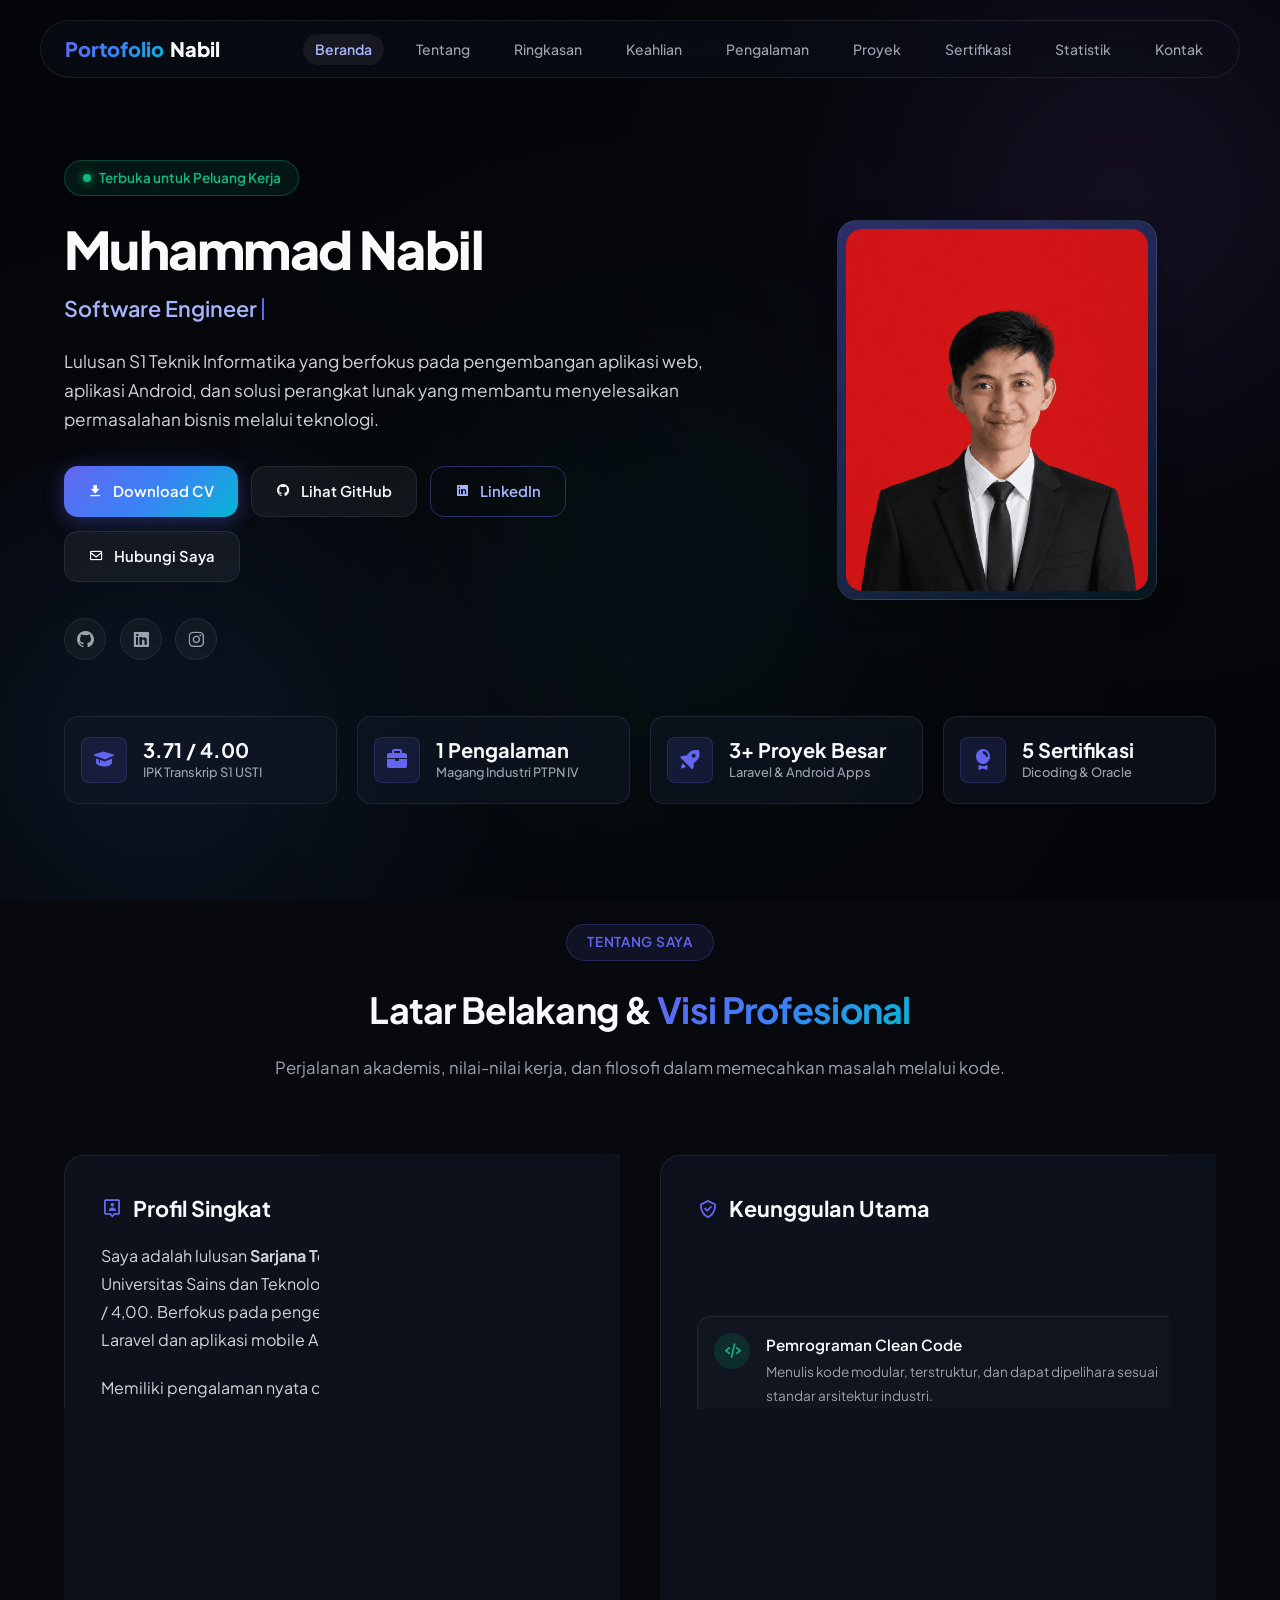
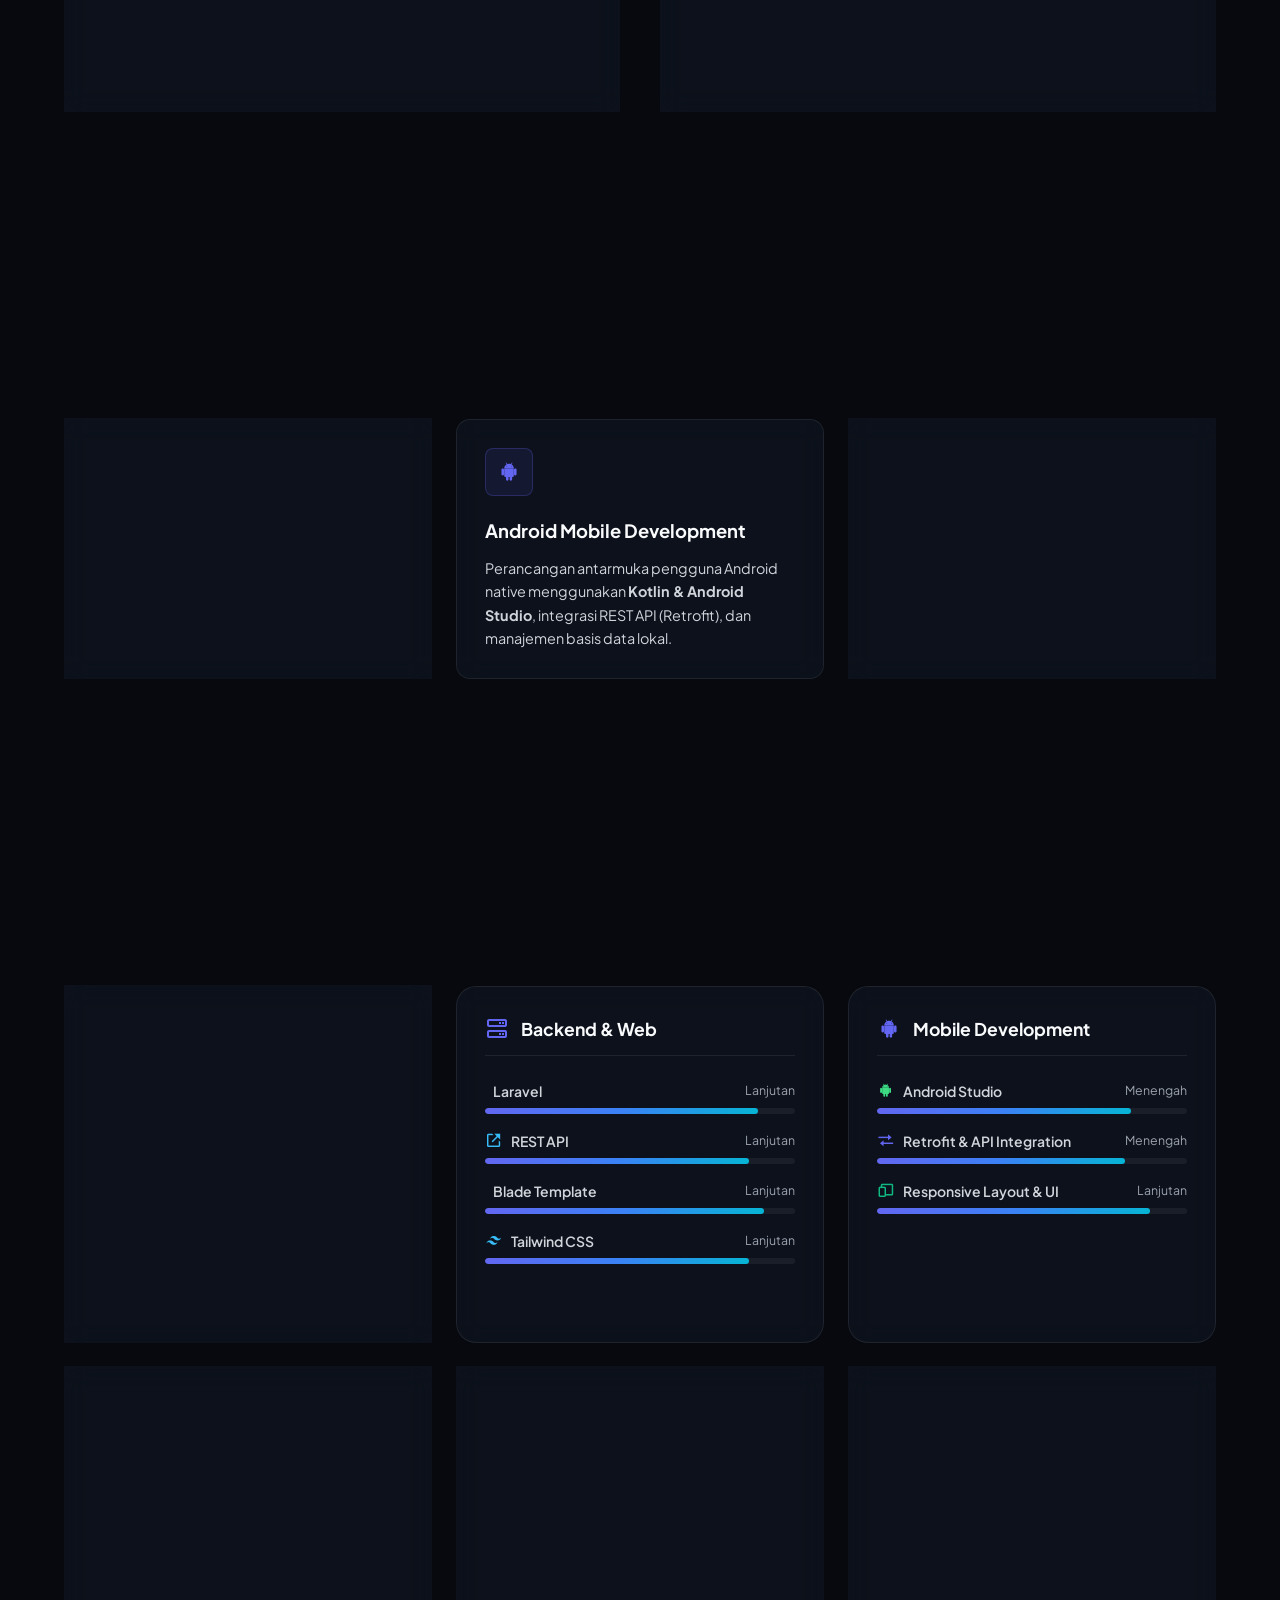
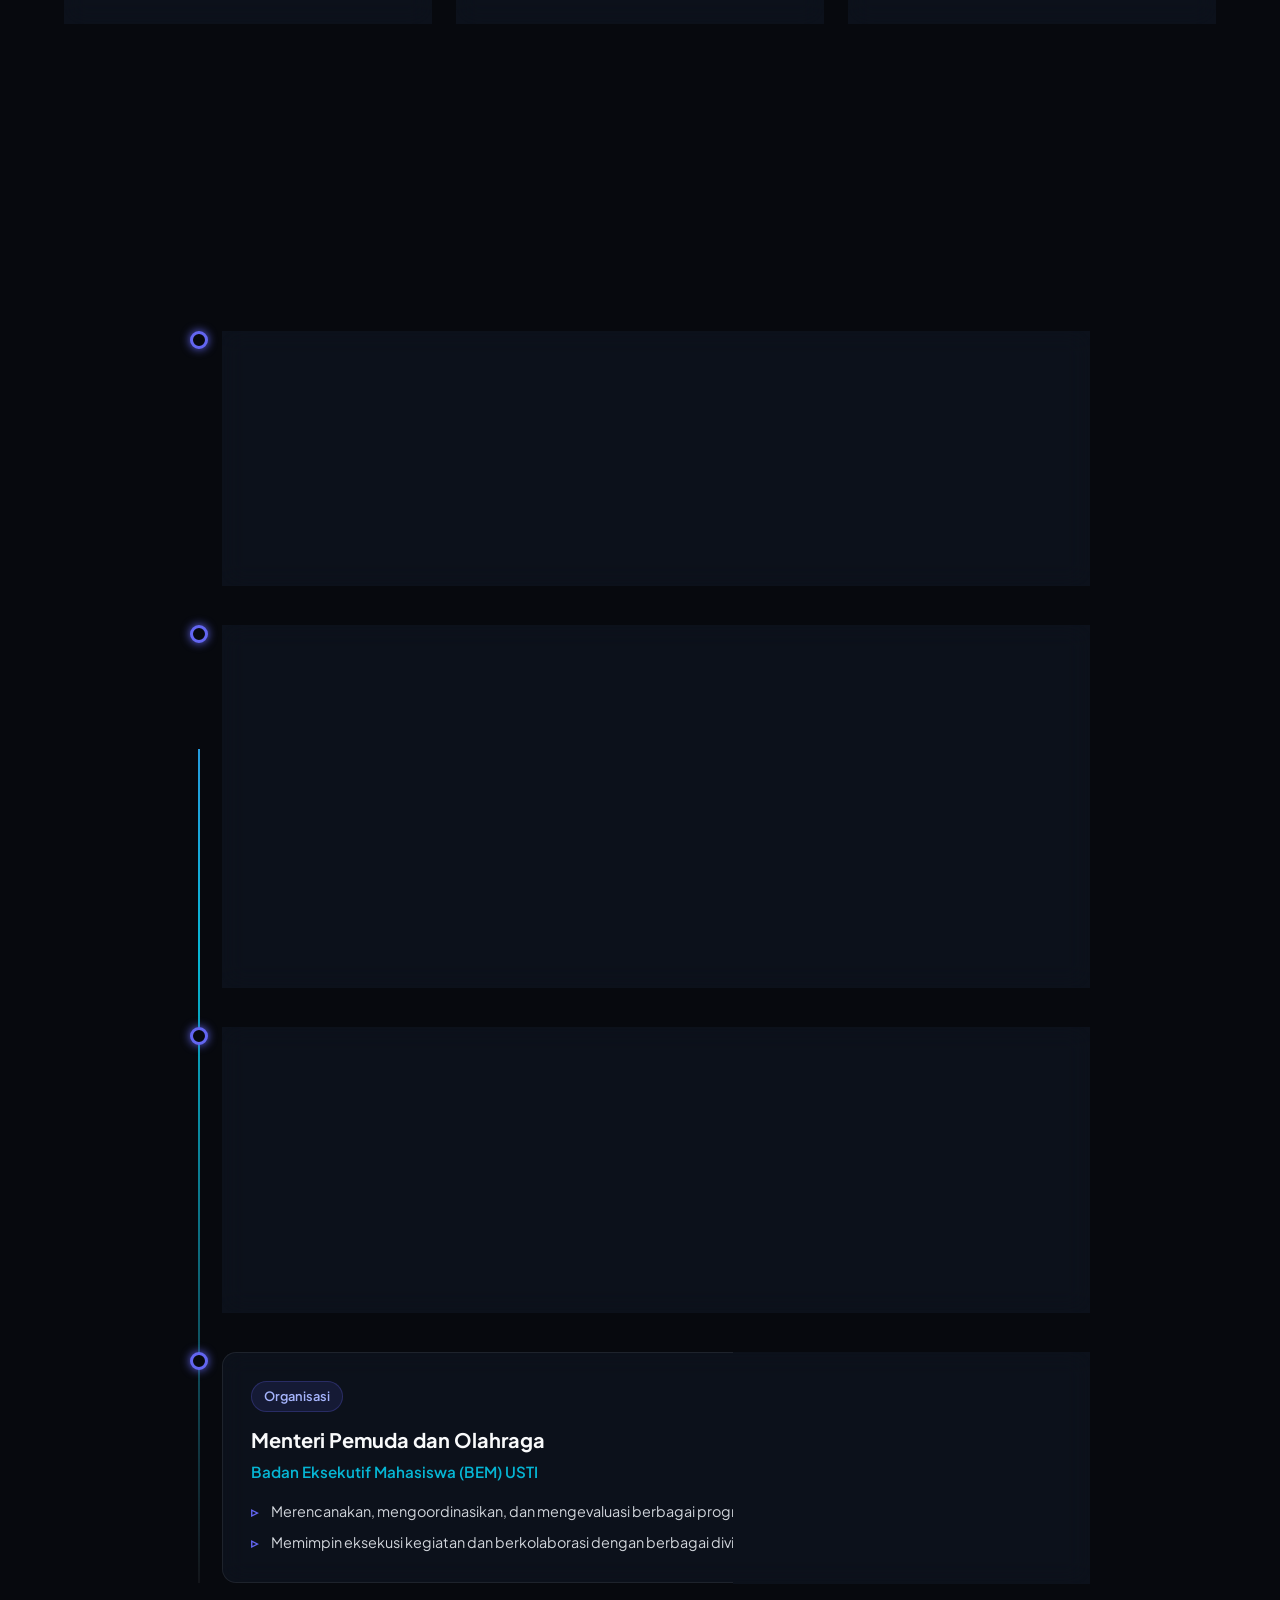
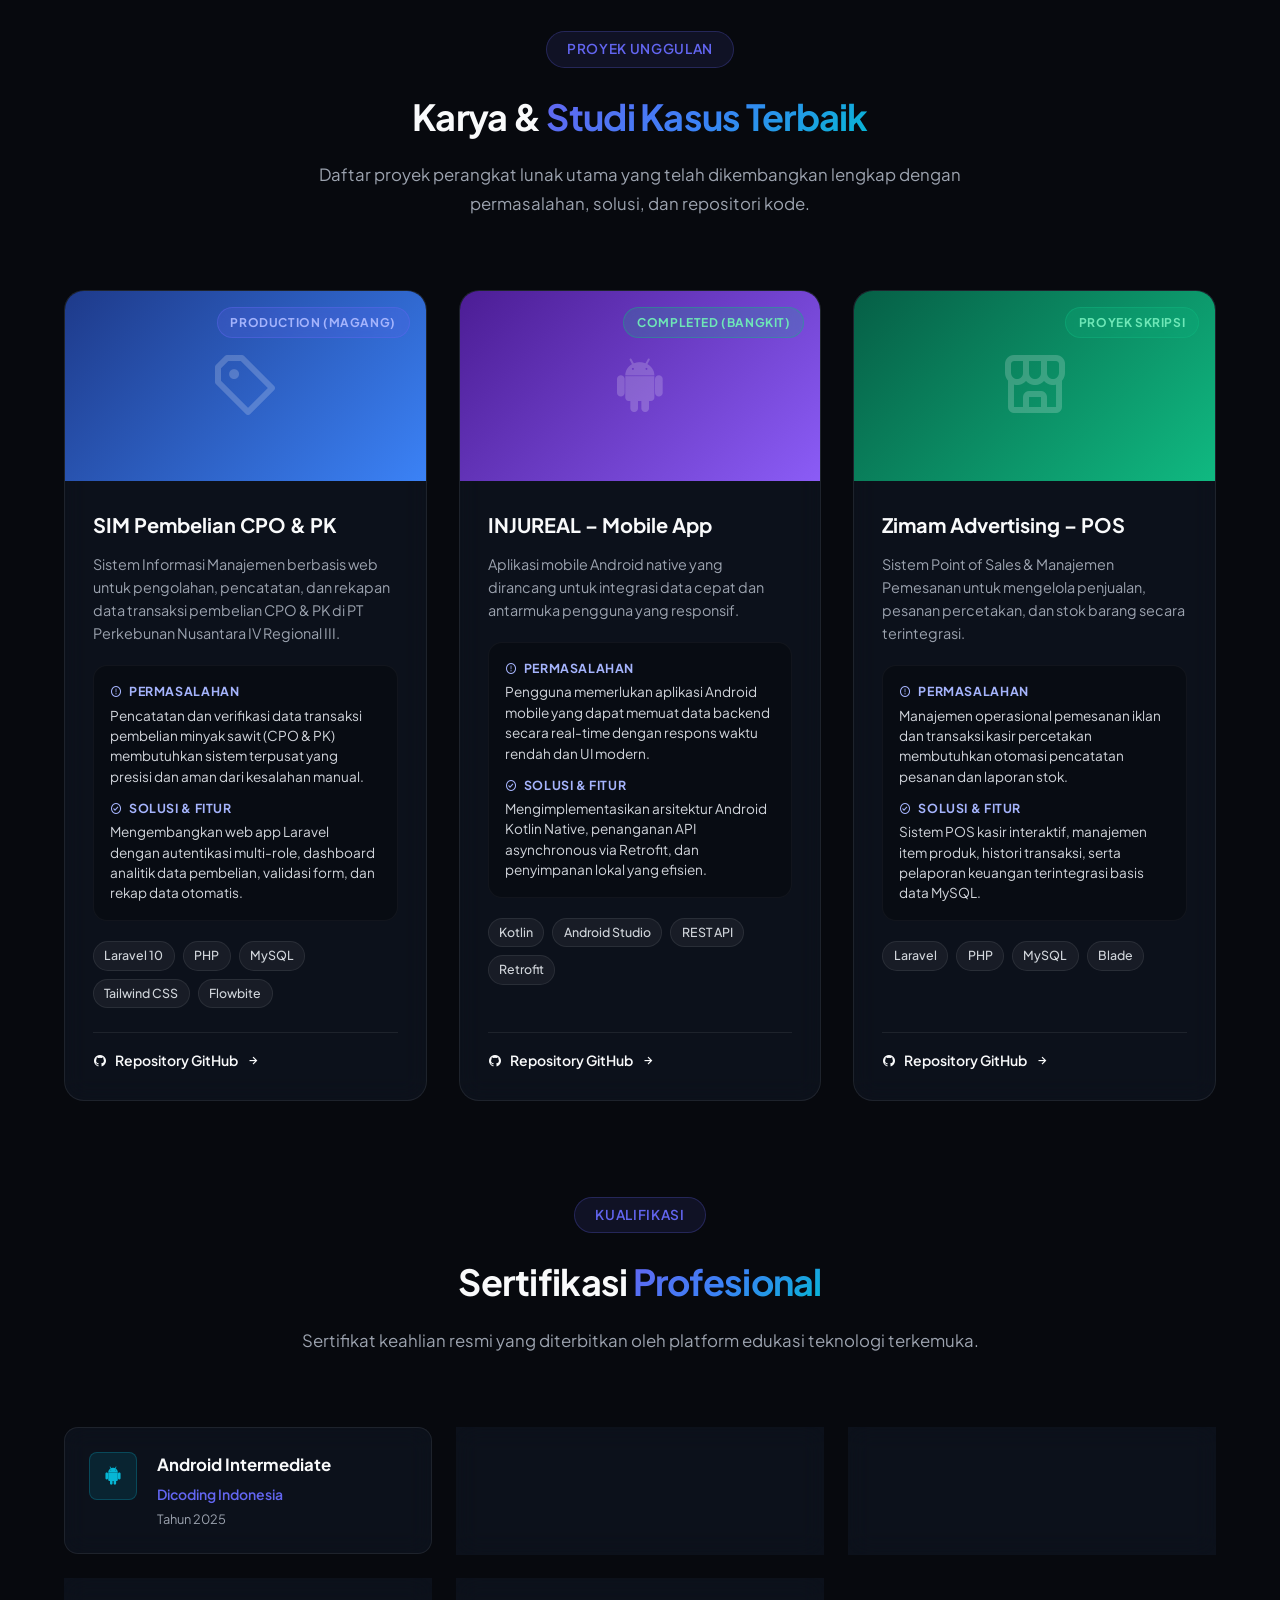
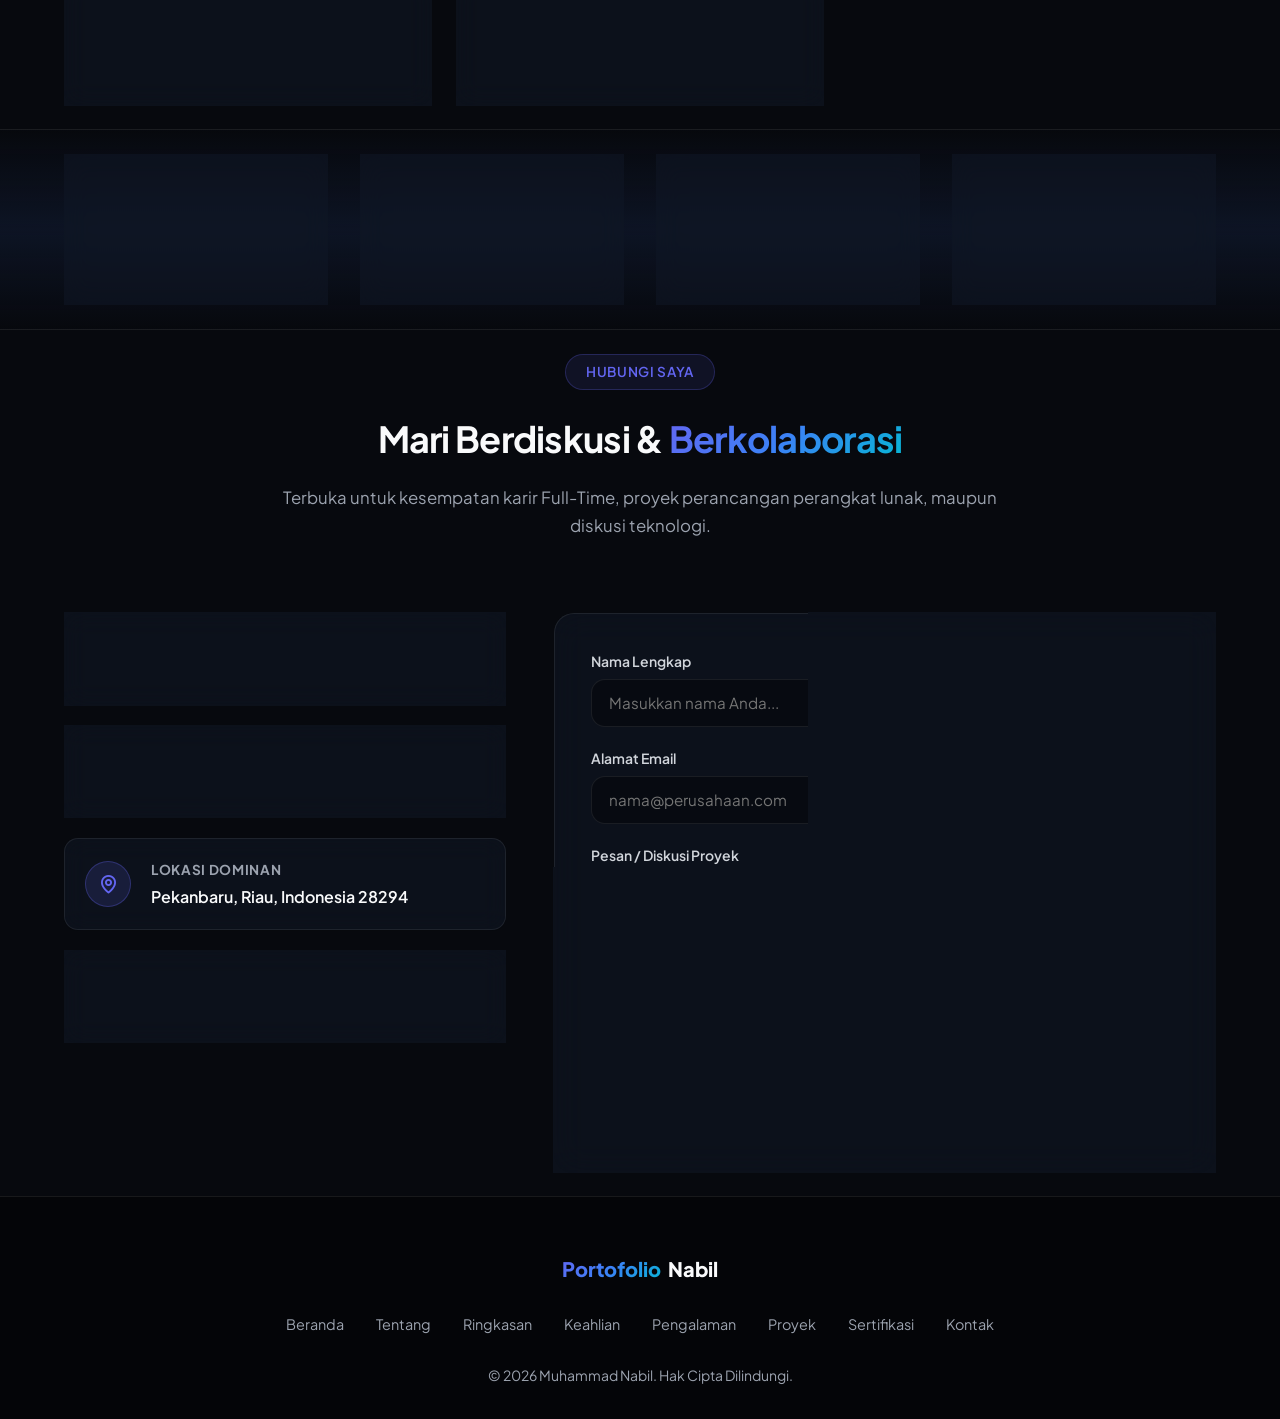
==== commit 50845550: "update" ====
--- a/index.html
+++ b/index.html
@@ -9,7 +9,7 @@
     <!-- SEO Meta Tags -->
     <title>Muhammad Nabil | Software Engineer, Laravel & Android Developer</title>
     <meta name="description"
-        content="Portofolio Profesional Muhammad Nabil - Software Engineer, Laravel Developer, & Android Developer. Lulusan S1 Teknik Informatika USTI Pekanbaru dengan IPK 3.72/4.00, berpengalaman di PTPN IV Regional III dan Bangkit Academy.">
+        content="Portofolio Profesional Muhammad Nabil - Software Engineer, Laravel Developer, & Android Developer. Lulusan S1 Teknik Informatika USTI Pekanbaru dengan IPK 3.71/4.00, berpengalaman di PTPN IV Regional III dan Bangkit Academy.">
     <meta name="keywords"
         content="Muhammad Nabil, Muhammad Nabil, Software Engineer, Laravel Developer, Android Developer, Web Developer Pekanbaru, Bangkit Academy, PTPN IV Regional III, Portofolio IT">
     <meta name="author" content="Muhammad Nabil">
@@ -21,7 +21,7 @@
     <meta property="og:url" content="https://nabil17-alt.github.io/Portofolio/">
     <meta property="og:title" content="Muhammad Nabil | Software Engineer & Developer">
     <meta property="og:description"
-        content="Portofolio profesional Muhammad Nabil - Software Engineer, Laravel Developer, dan Android Developer lulusan USTI (IPK 3.72/4.00).">
+        content="Portofolio profesional Muhammad Nabil - Software Engineer, Laravel Developer, dan Android Developer lulusan USTI (IPK 3.71/4.00).">
     <meta property="og:image" content="./pages/img/Muhammad_Nabil.png">
     <meta property="og:locale" content="id_ID">
 
@@ -30,7 +30,7 @@
     <meta name="twitter:url" content="https://nabil17-alt.github.io/Portofolio/">
     <meta name="twitter:title" content="Muhammad Nabil | Software Engineer & Developer">
     <meta name="twitter:description"
-        content="Portofolio profesional Software Engineer, Laravel & Android Developer. Lulusan S1 Teknik Informatika IPK 3.72.">
+        content="Portofolio profesional Software Engineer, Laravel & Android Developer. Lulusan S1 Teknik Informatika IPK 3.71.">
     <meta name="twitter:image" content="./pages/img/Muhammad_Nabil.png">
 
     <!-- Favicon & Stylesheets -->
@@ -101,7 +101,7 @@
     <!-- Floating Navigation Header -->
     <header id="header">
         <div class="nav container">
-            <a href="#home" class="logo"><span>Nabil</span>.Dev</a>
+            <a href="#home" class="logo"><span>Portofolio</span>Nabil</a>
             <ul class="navbar">
                 <li><a href="#home" class="nav-link active">Beranda</a></li>
                 <li><a href="#about" class="nav-link">Tentang</a></li>
@@ -128,7 +128,7 @@
                 <div class="hero-text fade-up-element">
                     <div class="hero-tag">
                         <span class="hero-tag-dot"></span>
-                        Tersedia untuk Peluang Kerja & Proyek
+                        Terbuka untuk Peluang Kerja
                     </div>
                     <h1>Muhammad Nabil</h1>
                     <div class="typing-container">
@@ -177,7 +177,7 @@
                 <div class="summary-card">
                     <div class="summary-icon"><i class="bx bxs-graduation"></i></div>
                     <div class="summary-content">
-                        <h4>3.72 / 4.00</h4>
+                        <h4>3.71 / 4.00</h4>
                         <p>IPK Transkrip S1 USTI</p>
                     </div>
                 </div>
@@ -222,7 +222,7 @@
                             <i class="bx bx-user-pin"></i> Profil Singkat
                         </div>
                         <p>
-                            Saya adalah lulusan <strong>Sarjana Teknik Informatika (S.Kom)</strong> dari Universitas Sains dan Teknologi Indonesia (USTI) dengan IPK 3,72 / 4,00. Berfokus pada pengembangan aplikasi web berbasis Laravel dan aplikasi mobile Android native dengan Kotlin.
+                            Saya adalah lulusan <strong>Sarjana Teknik Informatika (S.Kom)</strong> dari Universitas Sains dan Teknologi Indonesia (USTI) dengan IPK 3,71 / 4,00. Berfokus pada pengembangan aplikasi web berbasis Laravel dan aplikasi mobile Android native dengan Kotlin.
                         </p>
                         <p>
                             Memiliki pengalaman nyata dalam mengembangkan Sistem Informasi Manajemen Pembelian CPO & PK di PT Perkebunan Nusantara IV Regional III serta mengikuti program studi independen Android Development di Bangkit Academy (MSIB).
@@ -536,7 +536,7 @@
                         <h3>S1 Teknik Informatika (S.Kom)</h3>
                         <h4>Universitas Sains dan Teknologi Indonesia (USTI)</h4>
                         <ul class="timeline-achievements">
-                            <li>Lulus Sarjana Teknik Informatika dengan <strong>IPK 3,72 / 4,00</strong>.</li>
+                            <li>Lulus Sarjana Teknik Informatika dengan <strong>IPK 3,71 / 4,00</strong>.</li>
                             <li>Mendalami rekayasa perangkat lunak, sistem informasi manajemen, basis data relasional, pemrograman web, dan aplikasi mobile.</li>
                         </ul>
                     </div>
@@ -812,7 +812,7 @@
             <div class="container">
                 <div class="stats-grid">
                     <div class="stat-box">
-                        <div class="stat-number" data-target="3.72">3.72</div>
+                        <div class="stat-number" data-target="3.71">3.71</div>
                         <div class="stat-label">IPK Transkrip S1</div>
                     </div>
                     <div class="stat-box">
@@ -855,7 +855,7 @@
                         <div class="contact-icon"><i class="bx bx-phone-call"></i></div>
                         <div class="contact-details">
                             <h4>WhatsApp / Telepon</h4>
-                            <p><a href="https://wa.me/6282286923525" target="_blank" rel="noopener">0822-8692-3525</a></p>
+                            <p><a href="https://wa.me/6282286923525" target="_blank" rel="noopener">0859-2441-1619</a></p>
                         </div>
                     </div>
 
@@ -915,7 +915,7 @@
     <!-- 10. Footer Section -->
     <footer>
         <div class="container footer-content">
-            <a href="#home" class="logo"><span>Nabil</span>.Dev</a>
+            <a href="#home" class="logo"><span>Portofolio</span>Nabil</a>
             <div class="footer-nav">
                 <a href="#home">Beranda</a>
                 <a href="#about">Tentang</a>
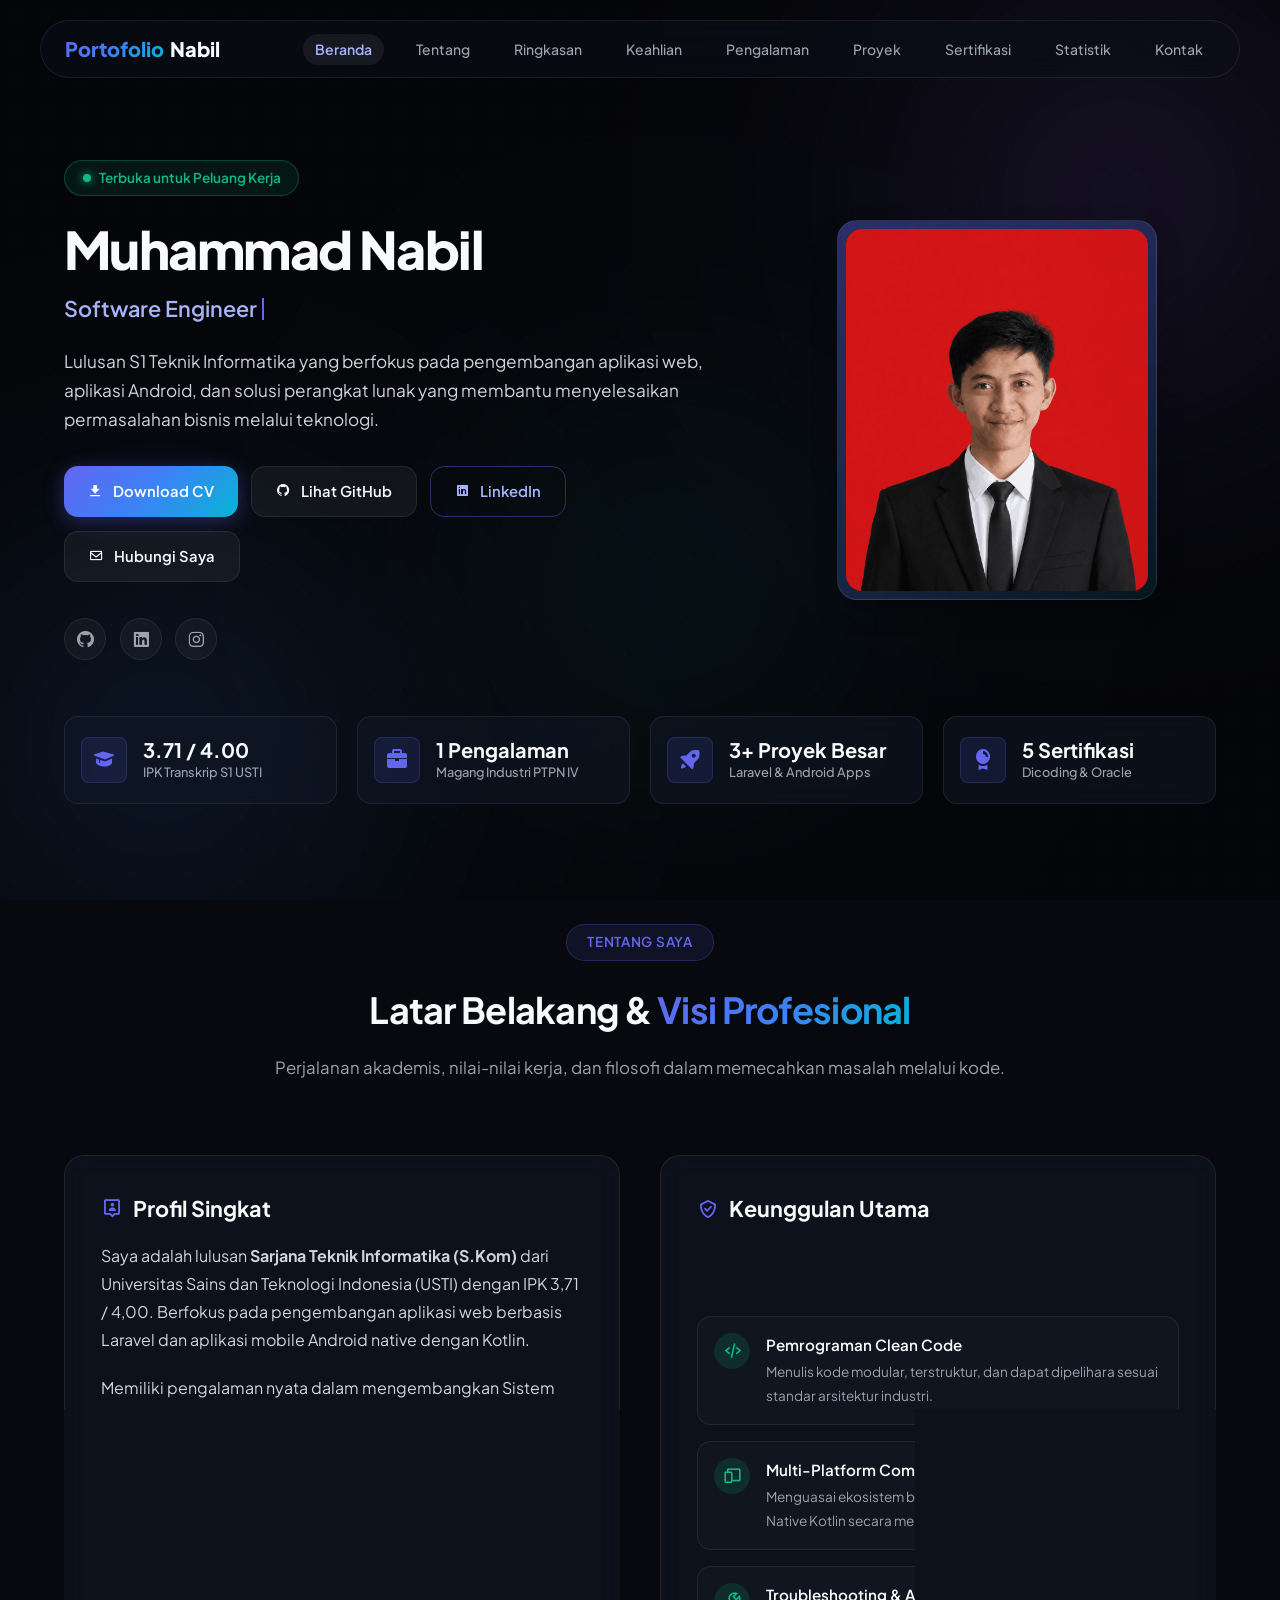
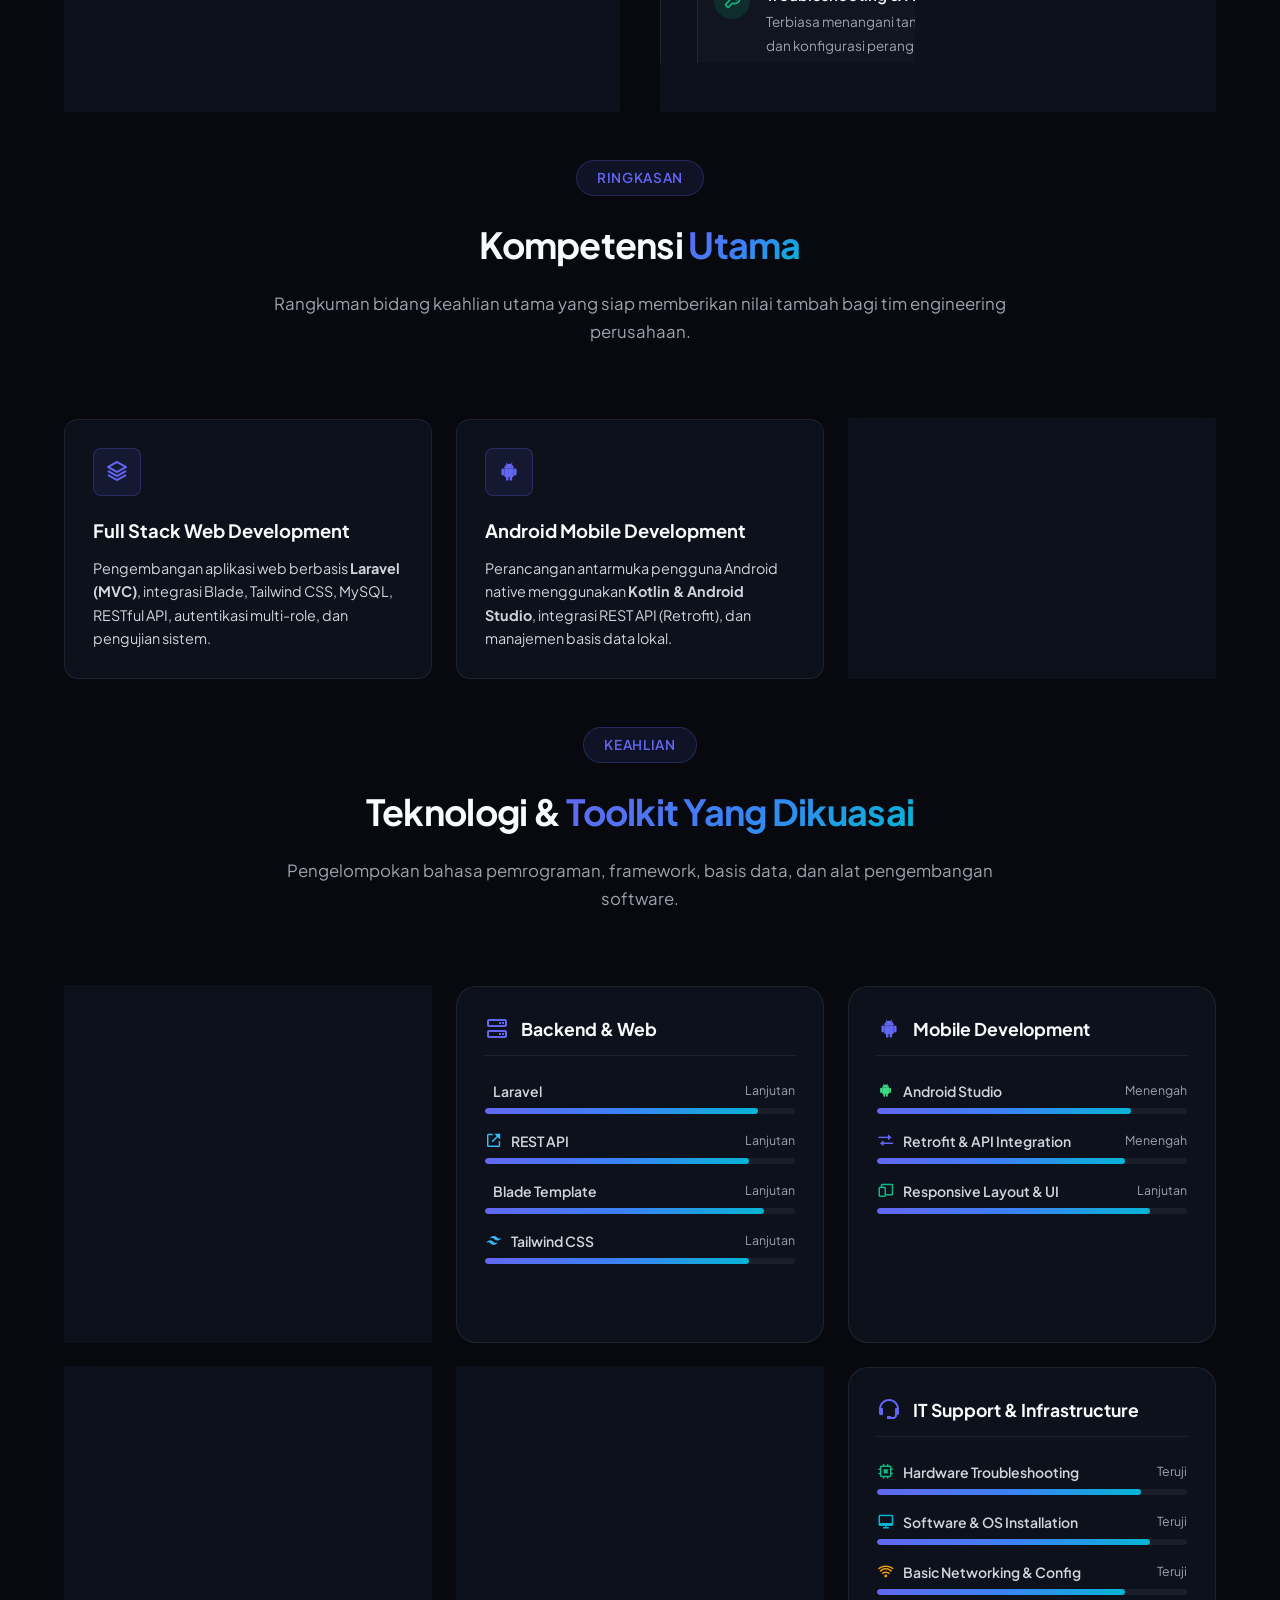
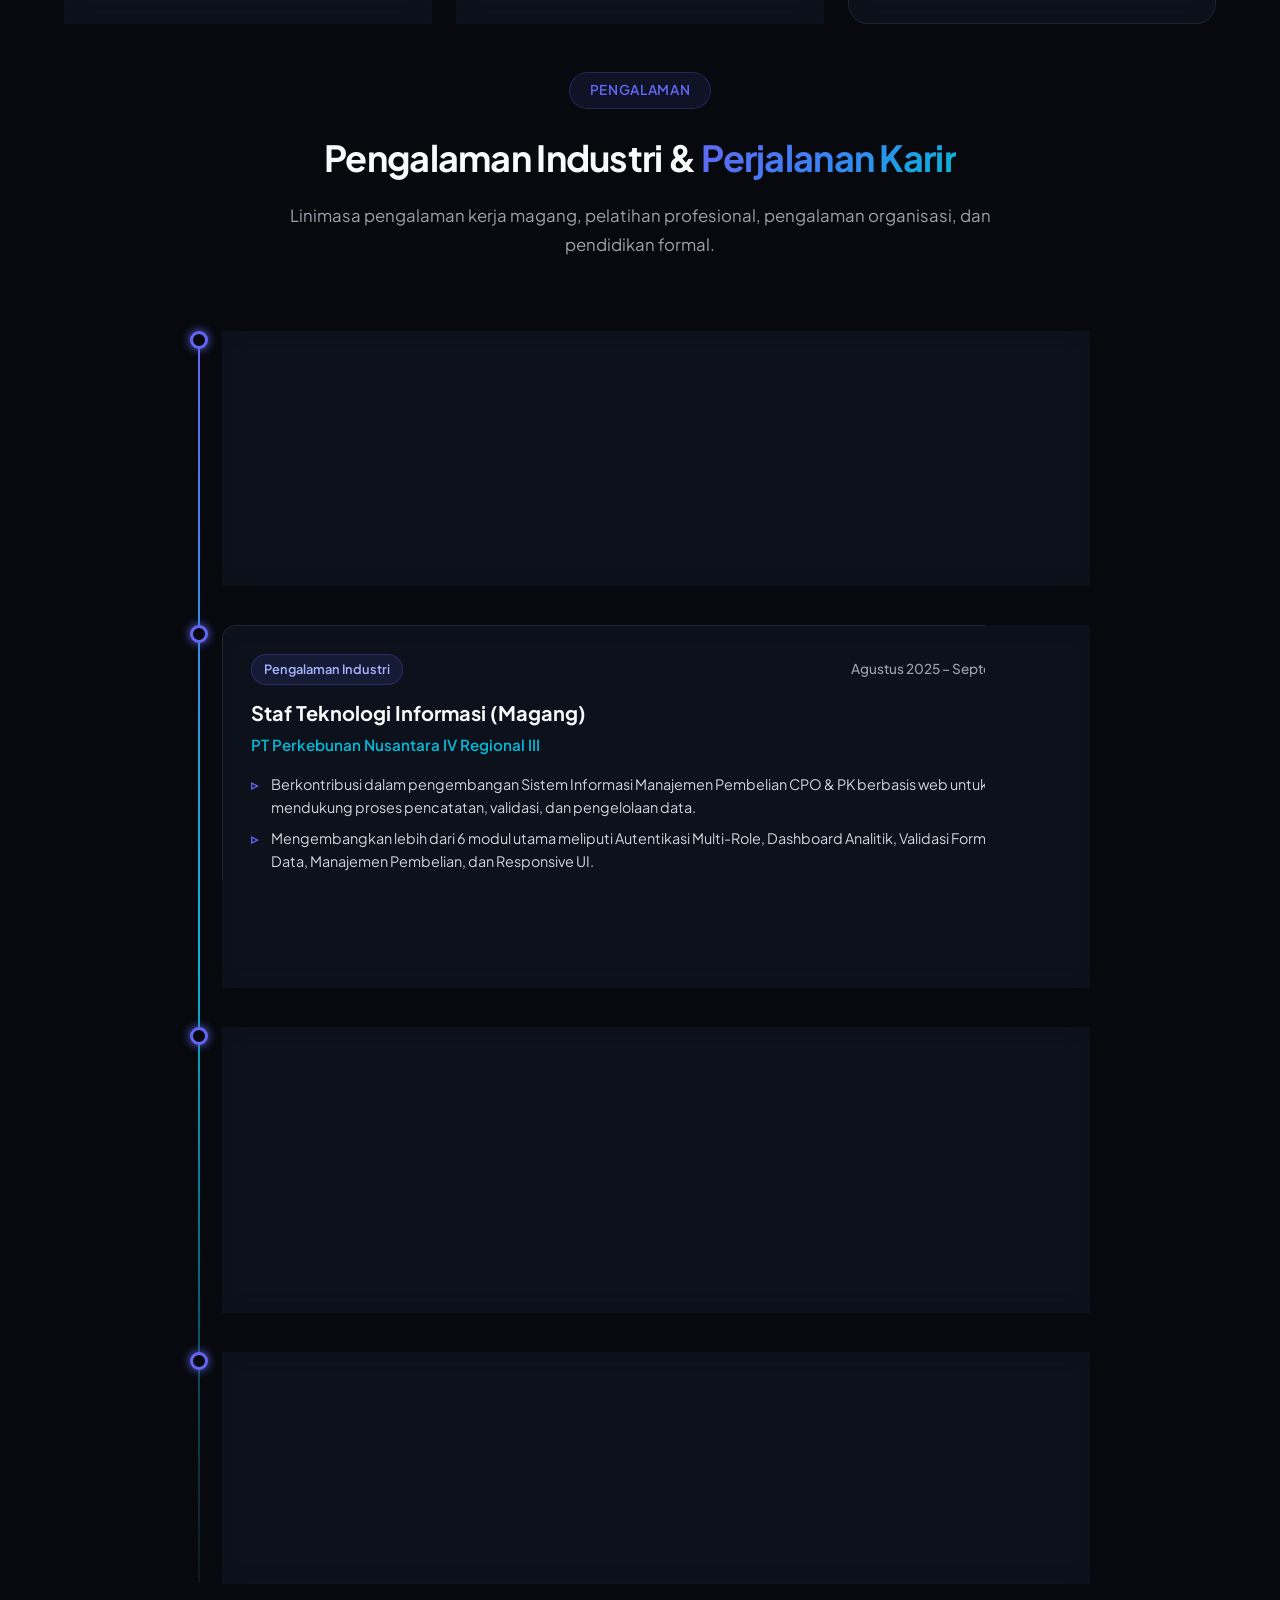
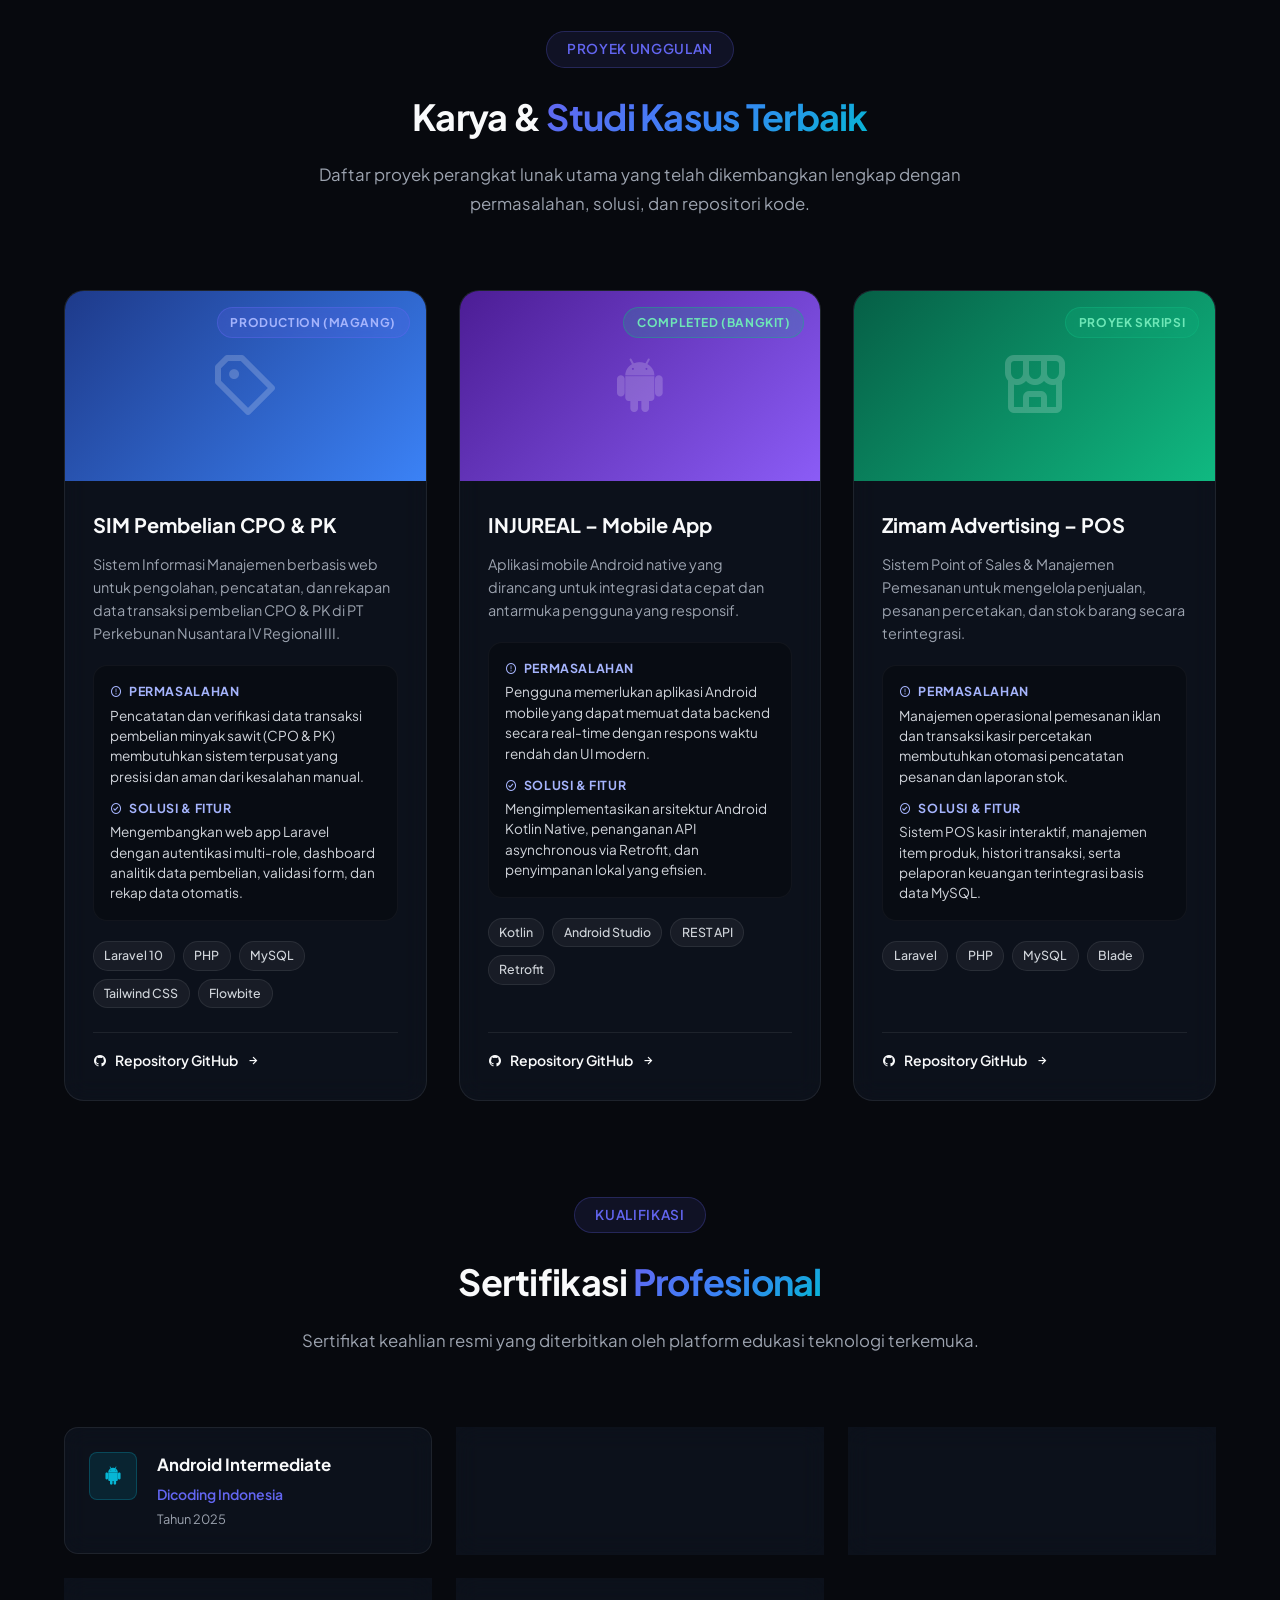
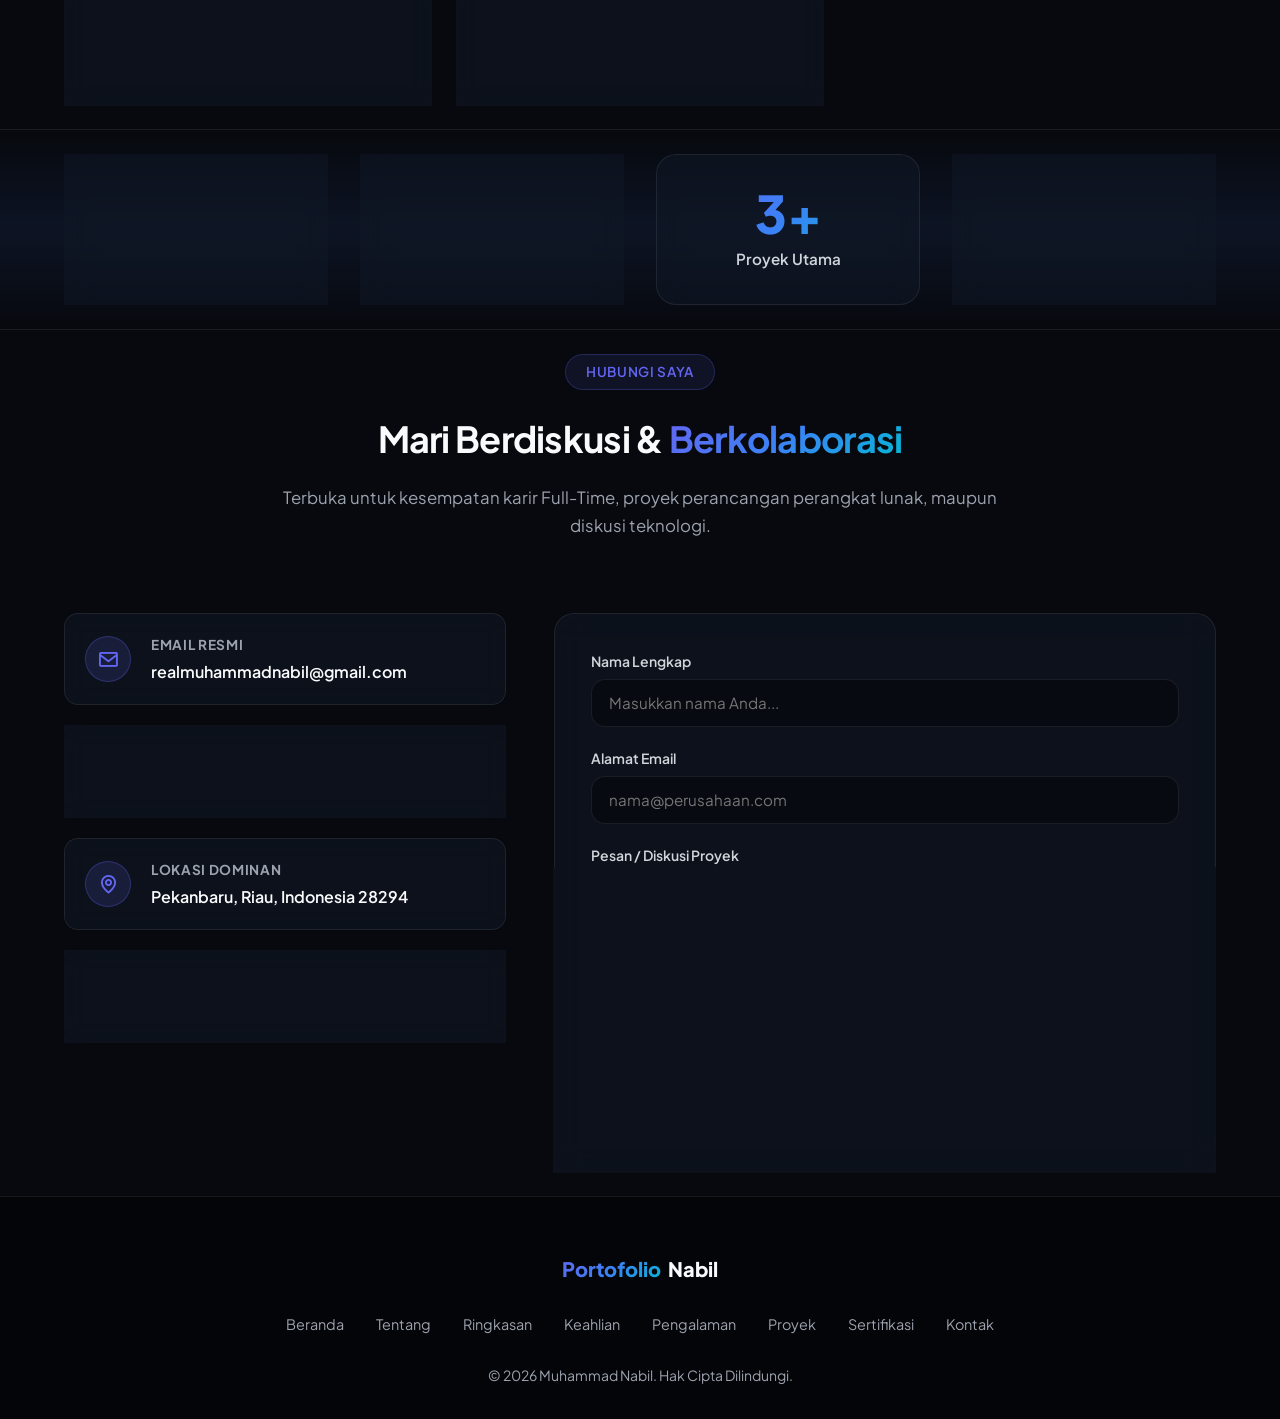
==== commit e5c7bb81: "update" ====
--- a/index.html
+++ b/index.html
@@ -855,7 +855,7 @@
                         <div class="contact-icon"><i class="bx bx-phone-call"></i></div>
                         <div class="contact-details">
                             <h4>WhatsApp / Telepon</h4>
-                            <p><a href="https://wa.me/6282286923525" target="_blank" rel="noopener">0859-2441-1619</a></p>
+                            <p><a href="https://wa.me/6285924411619" target="_blank" rel="noopener">0859-2441-1619</a></p>
                         </div>
                     </div>
 
